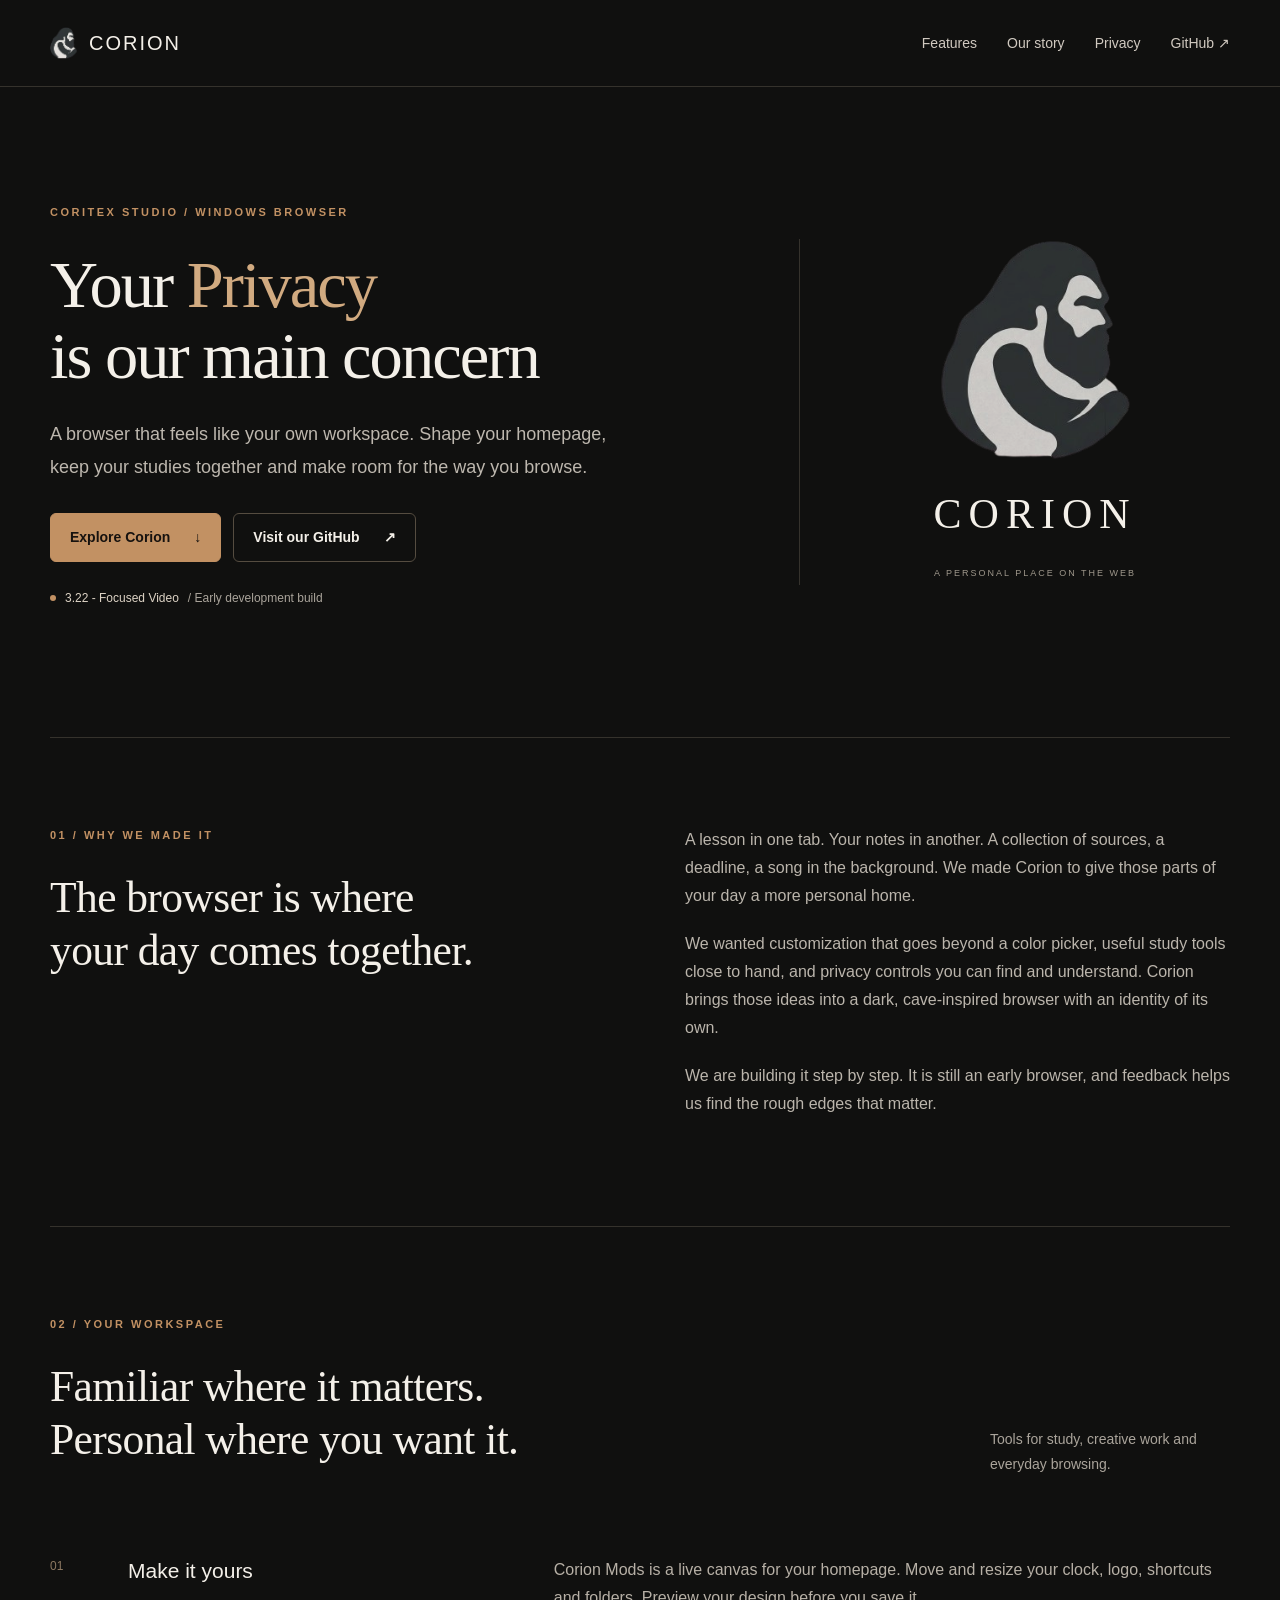
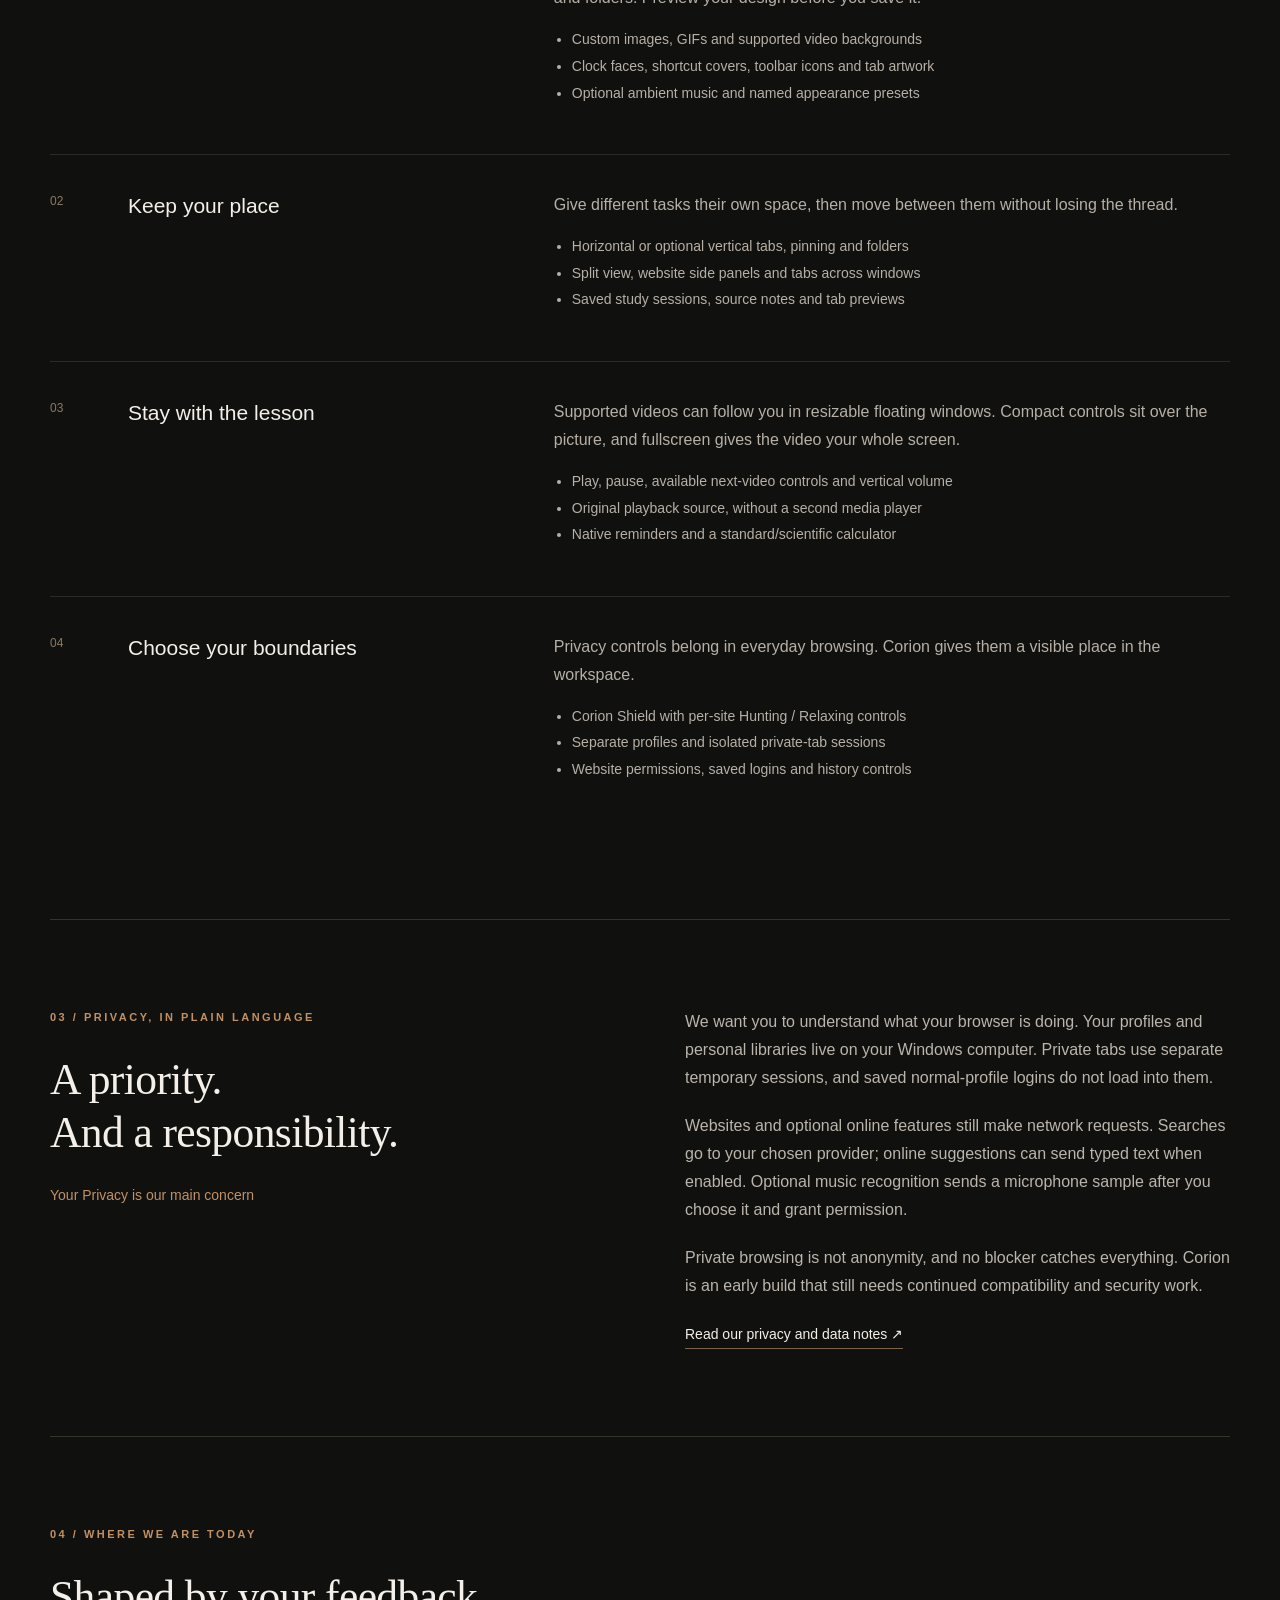
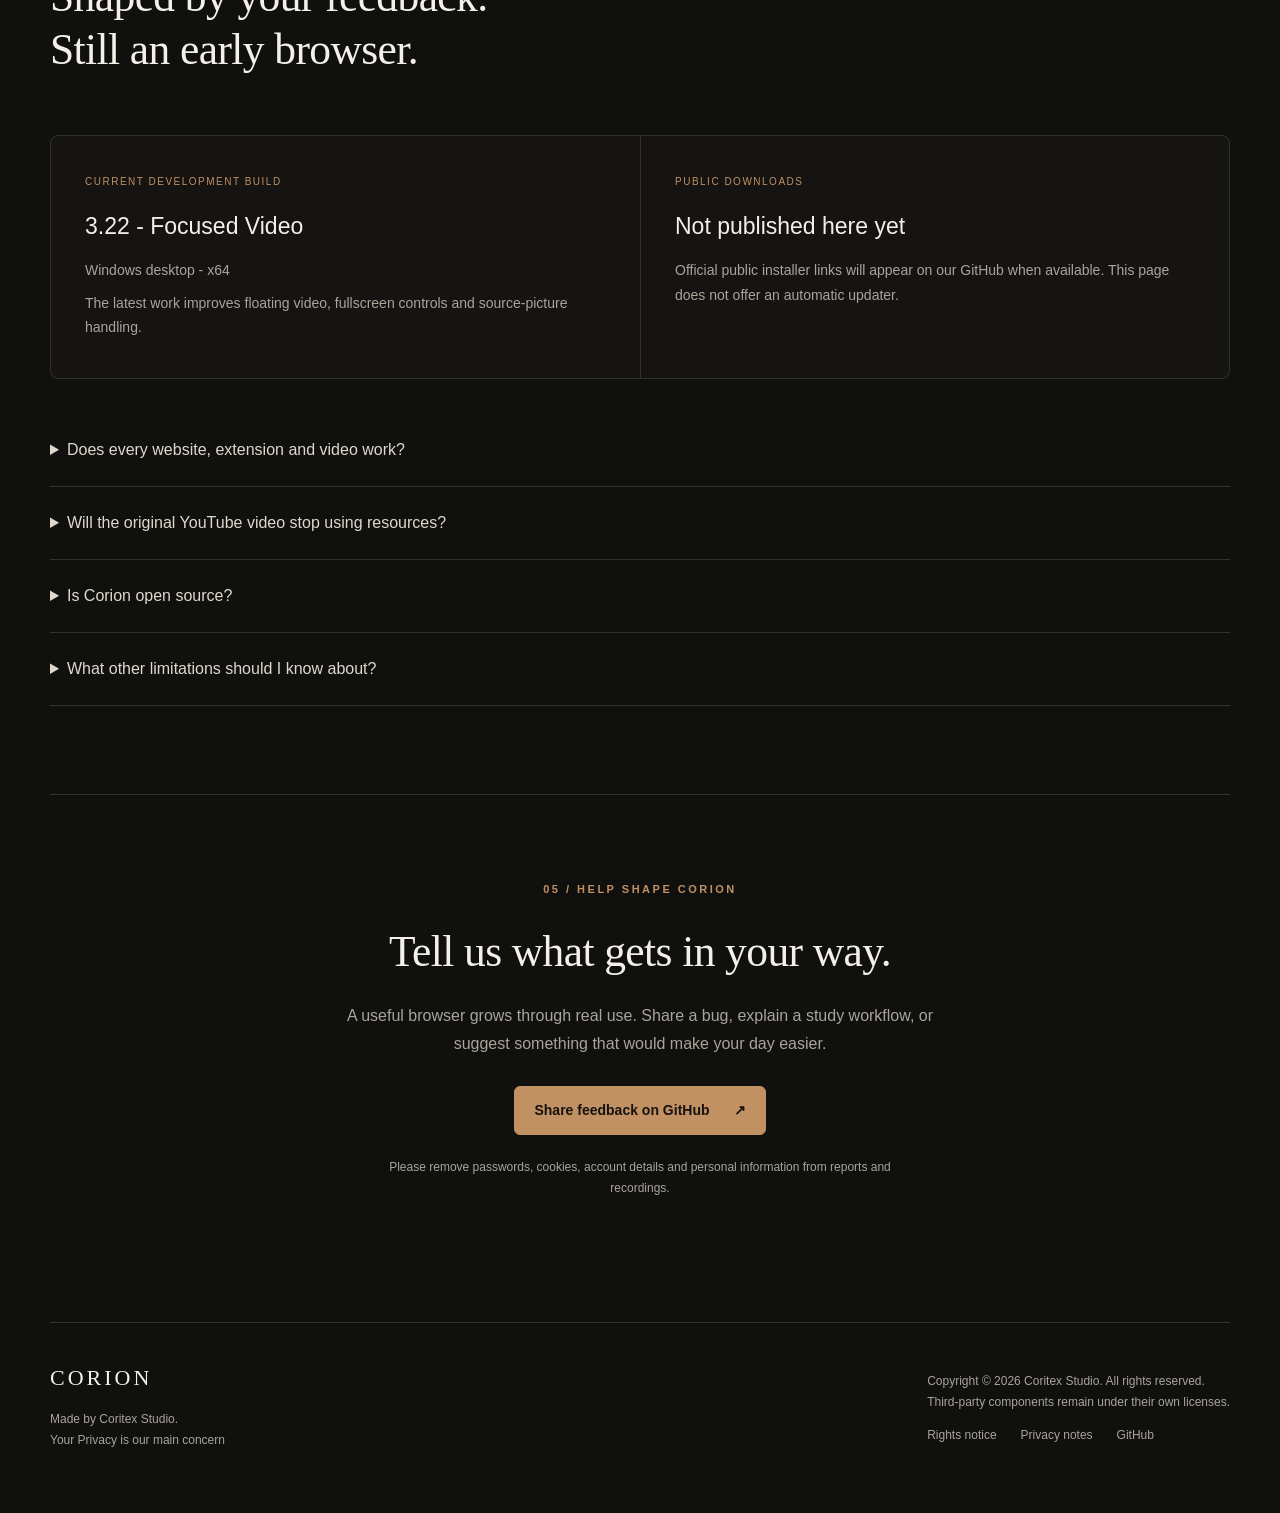
==== index.html @ 89ab6860 "Publish Corion product website and privacy information" ====
<!doctype html>
<html lang="en">
<head>
  <meta charset="utf-8"><meta name="viewport" content="width=device-width,initial-scale=1">
  <meta name="description" content="Corion by Coritex Studio: a personal Windows browser for study, creative work and everyday browsing. Your Privacy is our main concern.">
  <meta http-equiv="Content-Security-Policy" content="default-src 'self'; script-src 'none'; style-src 'self'; img-src 'self'; object-src 'none'; base-uri 'none'; form-action 'none'">
  <meta name="theme-color" content="#10100f"><meta property="og:title" content="Corion - Your Privacy is our main concern"><meta property="og:description" content="A browser that feels like your own workspace. Made by Coritex Studio.">
  <title>Corion Browser - Your Privacy is our main concern</title>
  <link rel="icon" href="assets/corion.ico"><link rel="stylesheet" href="styles.css">
</head>
<body>
<a class="skip" href="#main">Skip to content</a>
<header class="site-header"><div class="container nav">
  <a class="brand" href="#" aria-label="Corion home"><svg class="brand-symbol" viewBox="135 116 226 260" aria-hidden="true"><image href="assets/corion-logo.png" width="500" height="500"/></svg><span>CORION</span></a>
  <nav aria-label="Main navigation"><a href="#features">Features</a><a href="#why">Our story</a><a href="#privacy">Privacy</a><a href="https://github.com/hithaixo-max/Corion-Browser">GitHub <span aria-hidden="true">&#8599;</span></a></nav>
</div></header>
<main id="main">
  <section class="hero container" aria-labelledby="intro-heading">
    <div><p class="eyebrow">CORITEX STUDIO / WINDOWS BROWSER</p>
      <h1 id="intro-heading">Your <span>Privacy</span><br>is our main concern</h1>
      <p class="hero-copy">A browser that feels like your own workspace. Shape your homepage, keep your studies together and make room for the way you browse.</p>
      <div class="actions"><a class="button primary" href="#features">Explore Corion <span aria-hidden="true">&#8595;</span></a><a class="button" href="https://github.com/hithaixo-max/Corion-Browser">Visit our GitHub <span aria-hidden="true">&#8599;</span></a></div>
      <p class="build-note"><span class="build-dot" aria-hidden="true"></span> 3.22 - Focused Video <span class="muted">/ Early development build</span></p>
    </div>
    <div class="hero-mark" aria-hidden="true"><svg viewBox="135 116 226 260"><image href="assets/corion-logo.png" width="500" height="500"/></svg><p>CORION</p><span>A PERSONAL PLACE ON THE WEB</span></div>
  </section>
  <section id="why" class="section container story" aria-labelledby="story-heading">
    <div><p class="eyebrow">01 / WHY WE MADE IT</p><h2 id="story-heading">The browser is where<br>your day comes together.</h2></div>
    <div class="prose"><p>A lesson in one tab. Your notes in another. A collection of sources, a deadline, a song in the background. We made Corion to give those parts of your day a more personal home.</p><p>We wanted customization that goes beyond a color picker, useful study tools close to hand, and privacy controls you can find and understand. Corion brings those ideas into a dark, cave-inspired browser with an identity of its own.</p><p>We are building it step by step. It is still an early browser, and feedback helps us find the rough edges that matter.</p></div>
  </section>
  <section id="features" class="section container" aria-labelledby="features-heading">
    <div class="section-heading"><div><p class="eyebrow">02 / YOUR WORKSPACE</p><h2 id="features-heading">Familiar where it matters.<br>Personal where you want it.</h2></div><p>Tools for study, creative work and everyday browsing.</p></div>
    <div class="feature-row"><span class="feature-number">01</span><h3>Make it yours</h3><div><p>Corion Mods is a live canvas for your homepage. Move and resize your clock, logo, shortcuts and folders. Preview your design before you save it.</p><ul><li>Custom images, GIFs and supported video backgrounds</li><li>Clock faces, shortcut covers, toolbar icons and tab artwork</li><li>Optional ambient music and named appearance presets</li></ul></div></div>
    <div class="feature-row"><span class="feature-number">02</span><h3>Keep your place</h3><div><p>Give different tasks their own space, then move between them without losing the thread.</p><ul><li>Horizontal or optional vertical tabs, pinning and folders</li><li>Split view, website side panels and tabs across windows</li><li>Saved study sessions, source notes and tab previews</li></ul></div></div>
    <div class="feature-row"><span class="feature-number">03</span><h3>Stay with the lesson</h3><div><p>Supported videos can follow you in resizable floating windows. Compact controls sit over the picture, and fullscreen gives the video your whole screen.</p><ul><li>Play, pause, available next-video controls and vertical volume</li><li>Original playback source, without a second media player</li><li>Native reminders and a standard/scientific calculator</li></ul></div></div>
    <div class="feature-row"><span class="feature-number">04</span><h3>Choose your boundaries</h3><div><p>Privacy controls belong in everyday browsing. Corion gives them a visible place in the workspace.</p><ul><li>Corion Shield with per-site Hunting / Relaxing controls</li><li>Separate profiles and isolated private-tab sessions</li><li>Website permissions, saved logins and history controls</li></ul></div></div>
  </section>
  <section id="privacy" class="section container privacy" aria-labelledby="privacy-heading">
    <div><p class="eyebrow">03 / PRIVACY, IN PLAIN LANGUAGE</p><h2 id="privacy-heading">A priority.<br>And a responsibility.</h2><p class="accent-line">Your Privacy is our main concern</p></div>
    <div class="prose"><p>We want you to understand what your browser is doing. Your profiles and personal libraries live on your Windows computer. Private tabs use separate temporary sessions, and saved normal-profile logins do not load into them.</p><p>Websites and optional online features still make network requests. Searches go to your chosen provider; online suggestions can send typed text when enabled. Optional music recognition sends a microphone sample after you choose it and grant permission.</p><p>Private browsing is not anonymity, and no blocker catches everything. Corion is an early build that still needs continued compatibility and security work.</p><a class="text-link" href="https://github.com/hithaixo-max/Corion-Browser/blob/main/PRIVACY.md">Read our privacy and data notes <span aria-hidden="true">&#8599;</span></a></div>
  </section>
  <section id="availability" class="section container" aria-labelledby="availability-heading">
    <div class="section-heading"><div><p class="eyebrow">04 / WHERE WE ARE TODAY</p><h2 id="availability-heading">Shaped by your feedback.<br>Still an early browser.</h2></div></div>
    <div class="status-grid"><div><span class="small-label">CURRENT DEVELOPMENT BUILD</span><h3>3.22 - Focused Video</h3><p>Windows desktop - x64</p><p>The latest work improves floating video, fullscreen controls and source-picture handling.</p></div><div><span class="small-label">PUBLIC DOWNLOADS</span><h3>Not published here yet</h3><p>Official public installer links will appear on our GitHub when available. This page does not offer an automatic updater.</p></div></div>
    <div class="questions">
      <details><summary>Does every website, extension and video work?</summary><p>Compatibility is still improving. Protected content and media codecs can limit playback and pop-outs. Full Spotify web playback is currently unsupported inside Corion's shipped engine; Corion offers an explicit Microsoft Edge fallback. Extensions also have compatibility limits.</p></details>
      <details><summary>Will the original YouTube video stop using resources?</summary><p>The original media still decodes and supplies audio for the floating window. Supported capture can replace its visible picture with a black placeholder. This does not remove decoding cost. Capture that depends on the original visible surface keeps that surface available.</p></details>
      <details><summary>Is Corion open source?</summary><p>Corion's original browser code and branding are proprietary. This public repository contains the product website and documentation. All rights are reserved for original Corion material; third-party components retain their own licenses and notices.</p></details>
      <details><summary>What other limitations should I know about?</summary><p>This is an early build: expect bugs. The Windows taskbar Jump List has an unresolved issue. Reminder alerts run while Corion is open and check missed items when you return. Optional music recognition uses an unofficial community integration.</p></details>
    </div>
  </section>
  <section class="section container invitation" aria-labelledby="feedback-heading"><p class="eyebrow">05 / HELP SHAPE CORION</p><h2 id="feedback-heading">Tell us what gets in your way.</h2><p>A useful browser grows through real use. Share a bug, explain a study workflow, or suggest something that would make your day easier.</p><a class="button primary" href="https://github.com/hithaixo-max/Corion-Browser/issues">Share feedback on GitHub <span aria-hidden="true">&#8599;</span></a><p class="small">Please remove passwords, cookies, account details and personal information from reports and recordings.</p></section>
</main>
<footer class="container"><div><strong>CORION</strong><p>Made by Coritex Studio.<br>Your Privacy is our main concern</p></div><div><p>Copyright &copy; 2026 Coritex Studio. All rights reserved.<br>Third-party components remain under their own licenses.</p><div class="footer-links"><a href="LICENSE.txt">Rights notice</a><a href="https://github.com/hithaixo-max/Corion-Browser/blob/main/PRIVACY.md">Privacy notes</a><a href="https://github.com/hithaixo-max/Corion-Browser">GitHub</a></div></div></footer>
</body></html>
---- styles.css ----
@charset "UTF-8";
:root{color-scheme:dark;--bg:#10100f;--surface:#191816;--ink:#f4f0e9;--muted:#aaa49b;--edge:#35322c;--accent:#c29163;--serif:Georgia,"Times New Roman",serif;--sans:"Segoe UI",Arial,sans-serif}
*{box-sizing:border-box}html{scroll-behavior:smooth;scroll-padding-top:100px}body{margin:0;background:var(--bg);color:var(--ink);font-family:var(--sans);font-size:16px;line-height:1.75}a{color:inherit;text-decoration:none}a:focus-visible,summary:focus-visible{outline:2px solid var(--accent);outline-offset:5px}a:hover{color:var(--accent)}.container{width:min(1180px,calc(100% - 80px));margin-inline:auto}.site-header{border-bottom:1px solid var(--edge);background:var(--bg)}.nav{min-height:86px;display:flex;align-items:center;justify-content:space-between;gap:24px}.brand{display:flex;align-items:center;gap:12px;font-size:20px;letter-spacing:2px}.brand-symbol{width:27px;height:34px}nav{display:flex;gap:30px;font-size:14px;color:#d0c9c0}.skip{position:absolute;top:-100px;left:16px;background:var(--ink);color:#101010;padding:10px 16px;z-index:10}.skip:focus{top:12px}.hero{display:grid;grid-template-columns:1.6fr 1fr;align-items:center;gap:60px;min-height:650px;padding-block:82px}.eyebrow{font-size:11px;letter-spacing:2.5px;color:var(--accent);font-weight:600;margin:0 0 26px}h1,h2,h3,p{margin-top:0}h1{font-family:var(--serif);font-size:clamp(42px,5.2vw,72px);font-weight:400;line-height:1.08;letter-spacing:-2px;margin-bottom:26px}h1 span{color:#d1aa80}.hero-copy{max-width:590px;color:#bdb7ae;font-size:18px;line-height:1.8}.actions{display:flex;gap:12px;flex-wrap:wrap;margin:30px 0 26px}.button{display:inline-flex;justify-content:center;align-items:center;gap:24px;border:1px solid #554c40;padding:11px 19px;border-radius:6px;font-size:14px;font-weight:600;background:transparent}.button:hover{border-color:var(--accent);color:var(--ink);background:#2b251f}.button.primary{background:#c29163;color:#16120f;border-color:#c29163}.button.primary:hover{background:#dab08a}.build-note{display:flex;align-items:center;gap:9px;flex-wrap:wrap;font-size:12px;color:#ddd3c5}.build-dot{width:6px;height:6px;border-radius:50%;background:var(--accent)}.muted{color:var(--muted)}.hero-mark{text-align:center;border-left:1px solid var(--edge);padding-left:40px}.hero-mark svg{width:190px;height:222px;opacity:.88}.hero-mark p{font-family:var(--serif);letter-spacing:7px;font-size:42px;margin:8px 0 5px}.hero-mark span{font-size:9px;letter-spacing:2px;color:#9e978b}.section{padding-block:88px;border-top:1px solid var(--edge)}h2{font-family:var(--serif);font-size:clamp(30px,3.4vw,44px);font-weight:400;line-height:1.22;letter-spacing:-.6px;margin-bottom:24px}.story,.privacy{display:grid;grid-template-columns:1fr 1fr;gap:90px}.prose p{color:#bbb5ac;margin-bottom:20px}.section-heading{display:flex;align-items:flex-end;justify-content:space-between;gap:50px;margin-bottom:30px}.section-heading>p{max-width:240px;color:var(--muted);font-size:14px}.feature-row{display:grid;grid-template-columns:50px 1fr 1.7fr;gap:28px;padding:36px 0;border-bottom:1px solid #2d2a25}.feature-row:last-child{border-bottom:0}.feature-number{color:#8d7962;font-size:12px}.feature-row h3{font-size:21px;font-weight:500;line-height:1.4}.feature-row p,.feature-row ul{color:#b7b0a6;margin-bottom:12px}.feature-row ul{padding-left:18px;font-size:14px;line-height:1.9}.accent-line{color:var(--accent);font-size:14px}.text-link{font-size:14px;border-bottom:1px solid #7c6146;padding-bottom:6px}.status-grid{display:grid;grid-template-columns:1fr 1fr;border:1px solid var(--edge);background:#151412;border-radius:8px;margin-block:35px}.status-grid>div{padding:30px 34px}.status-grid>div+div{border-left:1px solid var(--edge)}.small-label{font-size:10px;letter-spacing:1.5px;color:var(--accent)}.status-grid h3{font-size:23px;font-weight:400;margin:12px 0}.status-grid p{font-size:14px;color:var(--muted);margin-bottom:8px}.questions{margin-top:35px}details{padding:22px 0;border-bottom:1px solid var(--edge)}summary{cursor:pointer;font-size:16px;color:#e0d8cd}details p{color:var(--muted);max-width:920px;padding-top:18px;font-size:14px;margin-bottom:0}.invitation{text-align:center;padding-block:85px 95px}.invitation>p:not(.eyebrow){max-width:620px;margin:0 auto 28px;color:var(--muted)}.invitation .small{font-size:12px;margin-top:22px!important;max-width:540px!important}footer{border-top:1px solid var(--edge);display:flex;justify-content:space-between;gap:50px;padding-block:36px 50px;font-size:12px;color:var(--muted)}footer strong{font-family:var(--serif);letter-spacing:3px;font-size:22px;font-weight:400;color:var(--ink)}footer p{margin:12px 0}.footer-links{display:flex;gap:24px}
@media(max-width:850px){.container{width:calc(100% - 48px)}.hero{gap:25px;min-height:570px}.hero-mark{padding-left:25px}.hero-mark svg{width:130px;height:160px}.hero-mark p{font-size:28px;letter-spacing:4px}.hero-mark span{font-size:8px;letter-spacing:.5px}h1{font-size:48px;letter-spacing:-1px}.story,.privacy{gap:40px}.feature-row{grid-template-columns:30px 1fr 1.5fr;gap:18px}.section{padding-block:60px}.status-grid>div{padding:24px}nav{gap:18px}}
@media(max-width:600px){.container{width:calc(100% - 36px)}.nav{flex-wrap:wrap;padding-block:16px;gap:16px}.brand{font-size:18px}.nav nav{width:100%;justify-content:space-between;gap:12px;font-size:12px}.hero{grid-template-columns:1fr;min-height:0;padding-block:55px;gap:42px}h1{font-size:46px}.hero-copy{font-size:16px}.hero-mark{border-left:0;border-top:1px solid var(--edge);padding:30px 0 0}.hero-mark svg{width:95px;height:110px}.hero-mark p{font-size:27px}.hero-mark span{font-size:9px;letter-spacing:1px}.story,.privacy{grid-template-columns:1fr;gap:12px}.section-heading{display:block;margin-bottom:12px}.section-heading>p{max-width:none}.feature-row{grid-template-columns:25px 1fr;gap:10px 14px}.feature-row>div{grid-column:2}.feature-row h3{margin-bottom:0}.status-grid{grid-template-columns:1fr}.status-grid>div+div{border-left:0;border-top:1px solid var(--edge)}footer{flex-direction:column;gap:10px}.button{padding:10px 15px;gap:16px}.eyebrow{letter-spacing:1.7px}.section{padding-block:48px}}
@media(prefers-reduced-motion:reduce){html{scroll-behavior:auto}}
@media(forced-colors:active){.button,.status-grid{border:1px solid CanvasText}.button.primary{background:ButtonFace;color:ButtonText}.build-dot{background:CanvasText}}
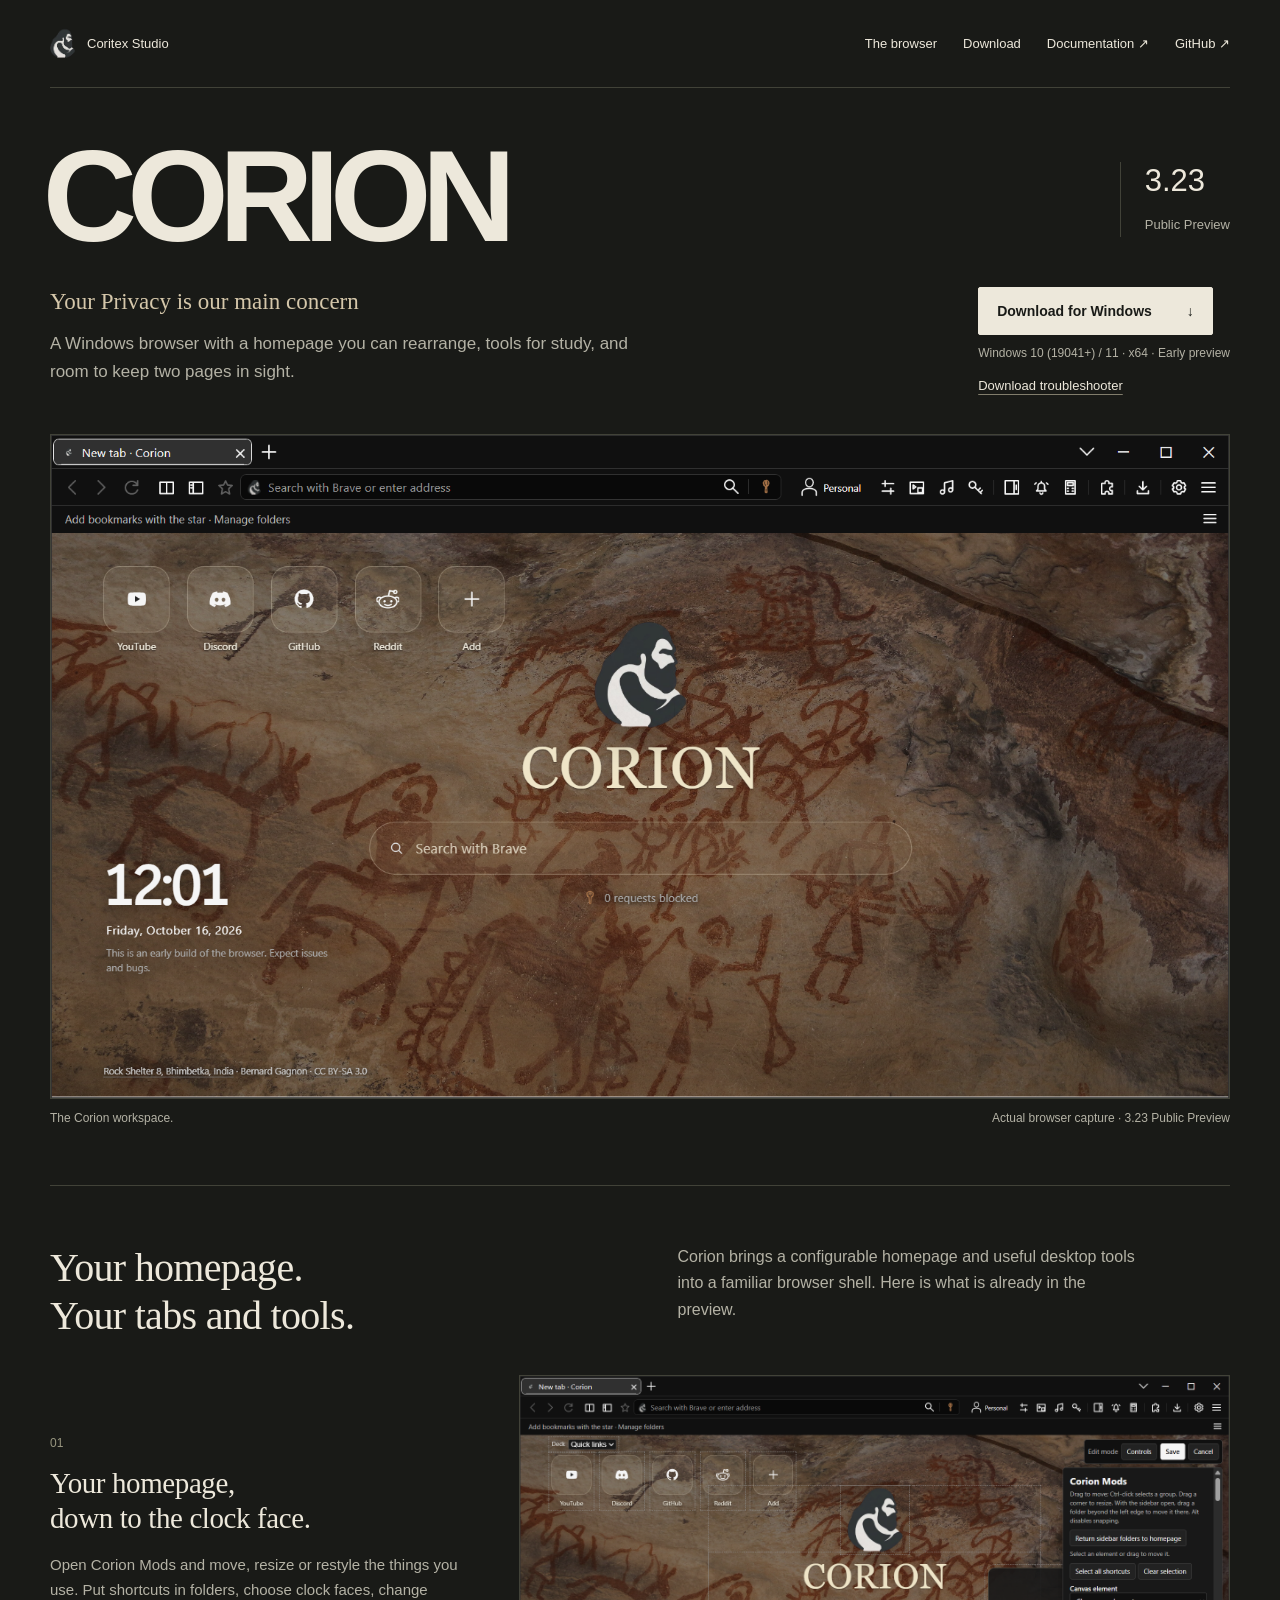
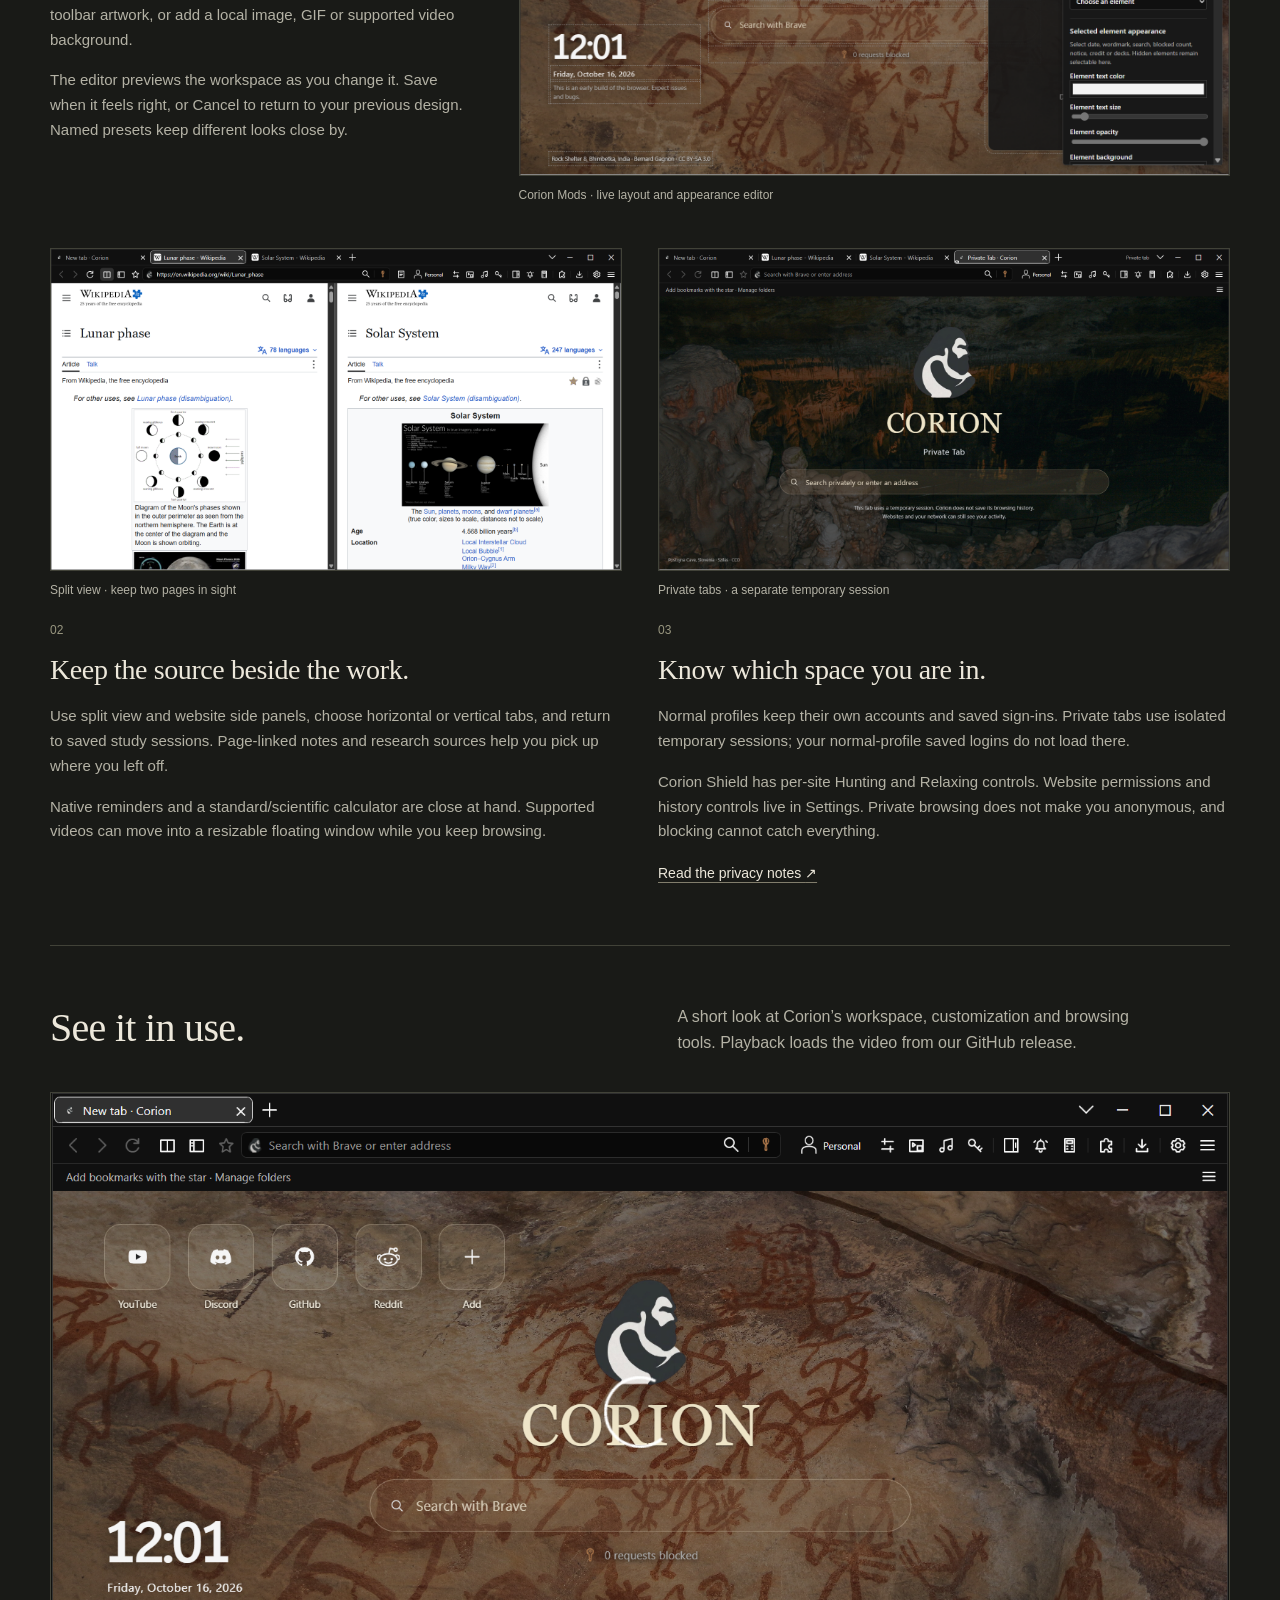
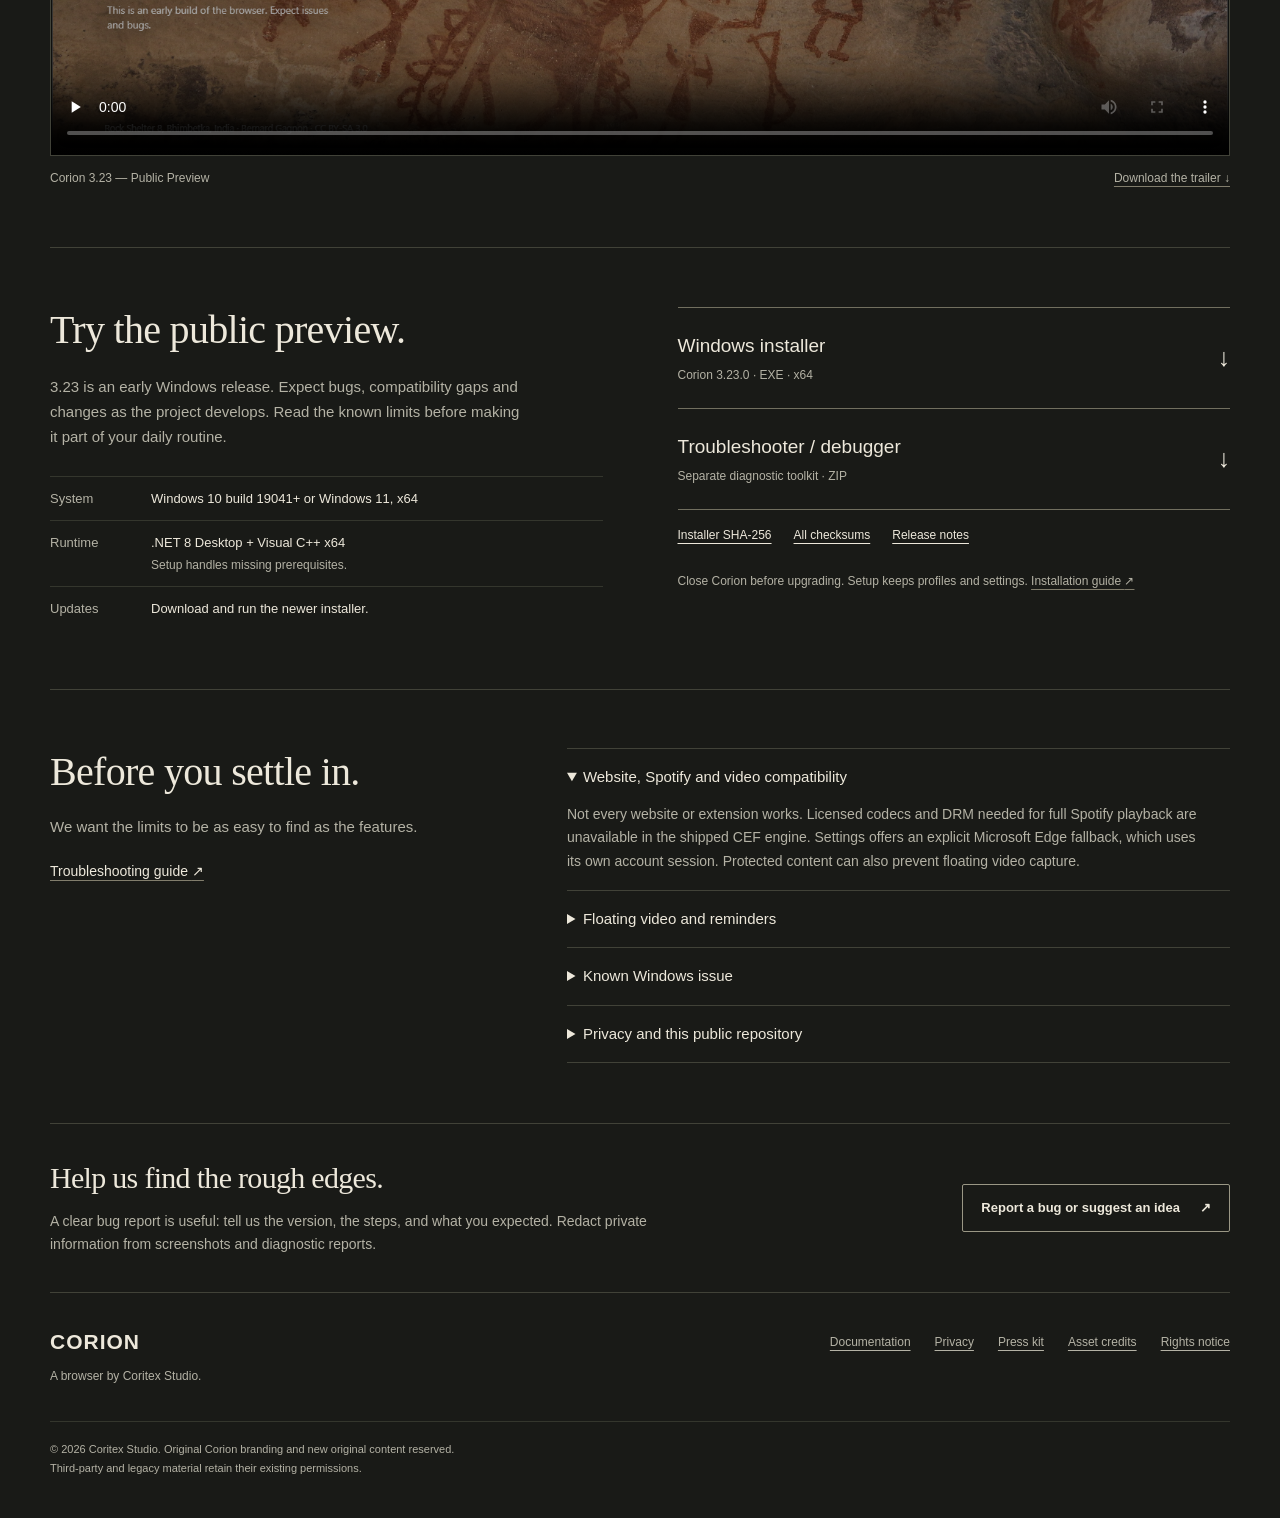
==== commit a50fad33: "Introduce Corion 3.23 public preview with real product footage and downloads" ====
--- a/index.html
+++ b/index.html
@@ -1,55 +1,61 @@
 <!doctype html>
 <html lang="en">
 <head>
-  <meta charset="utf-8"><meta name="viewport" content="width=device-width,initial-scale=1">
-  <meta name="description" content="Corion by Coritex Studio: a personal Windows browser for study, creative work and everyday browsing. Your Privacy is our main concern.">
-  <meta http-equiv="Content-Security-Policy" content="default-src 'self'; script-src 'none'; style-src 'self'; img-src 'self'; object-src 'none'; base-uri 'none'; form-action 'none'">
-  <meta name="theme-color" content="#10100f"><meta property="og:title" content="Corion - Your Privacy is our main concern"><meta property="og:description" content="A browser that feels like your own workspace. Made by Coritex Studio.">
-  <title>Corion Browser - Your Privacy is our main concern</title>
-  <link rel="icon" href="assets/corion.ico"><link rel="stylesheet" href="styles.css">
+  <meta charset="utf-8">
+  <meta name="viewport" content="width=device-width,initial-scale=1">
+  <meta name="description" content="Corion 3.23 Public Preview. A personal Windows browser by Coritex Studio, with a live homepage editor, split view, study tools and isolated private tabs.">
+  <meta http-equiv="Content-Security-Policy" content="default-src 'self'; script-src 'none'; style-src 'self'; img-src 'self'; media-src 'self' https://github.com https://release-assets.githubusercontent.com; object-src 'none'; base-uri 'none'; form-action 'none'">
+  <meta name="theme-color" content="#191a17">
+  <meta property="og:type" content="website">
+  <meta property="og:title" content="Corion — 3.23 Public Preview">
+  <meta property="og:description" content="A personal browser for Windows. Make your homepage your own, keep your research together, and choose how you browse.">
+  <meta property="og:image" content="https://hithaixo-max.github.io/Corion-Browser/assets/corion-banner.png">
+  <meta property="og:url" content="https://hithaixo-max.github.io/Corion-Browser/">
+  <title>Corion — 3.23 Public Preview for Windows</title>
+  <link rel="icon" href="assets/corion.ico">
+  <link rel="stylesheet" href="styles.css">
 </head>
 <body>
 <a class="skip" href="#main">Skip to content</a>
-<header class="site-header"><div class="container nav">
-  <a class="brand" href="#" aria-label="Corion home"><svg class="brand-symbol" viewBox="135 116 226 260" aria-hidden="true"><image href="assets/corion-logo.png" width="500" height="500"/></svg><span>CORION</span></a>
-  <nav aria-label="Main navigation"><a href="#features">Features</a><a href="#why">Our story</a><a href="#privacy">Privacy</a><a href="https://github.com/hithaixo-max/Corion-Browser">GitHub <span aria-hidden="true">&#8599;</span></a></nav>
-</div></header>
+<header class="site-header wrap">
+  <a class="brand" href="#" aria-label="Corion home"><svg viewBox="135 116 226 260" aria-hidden="true"><image href="assets/corion-logo.png" width="500" height="500"/></svg><span>Coritex Studio</span></a>
+  <nav aria-label="Main navigation"><a href="#browser">The browser</a><a href="#download">Download</a><a href="https://github.com/hithaixo-max/Corion-Browser#readme">Documentation <span aria-hidden="true">↗</span></a><a href="https://github.com/hithaixo-max/Corion-Browser">GitHub <span aria-hidden="true">↗</span></a></nav>
+</header>
 <main id="main">
-  <section class="hero container" aria-labelledby="intro-heading">
-    <div><p class="eyebrow">CORITEX STUDIO / WINDOWS BROWSER</p>
-      <h1 id="intro-heading">Your <span>Privacy</span><br>is our main concern</h1>
-      <p class="hero-copy">A browser that feels like your own workspace. Shape your homepage, keep your studies together and make room for the way you browse.</p>
-      <div class="actions"><a class="button primary" href="#features">Explore Corion <span aria-hidden="true">&#8595;</span></a><a class="button" href="https://github.com/hithaixo-max/Corion-Browser">Visit our GitHub <span aria-hidden="true">&#8599;</span></a></div>
-      <p class="build-note"><span class="build-dot" aria-hidden="true"></span> 3.22 - Focused Video <span class="muted">/ Early development build</span></p>
+  <section class="intro wrap" aria-labelledby="corion-title">
+    <div class="title-line"><h1 id="corion-title">CORION</h1><p class="release-stamp">3.23<br><span>Public Preview</span></p></div>
+    <div class="intro-grid">
+      <div><p class="slogan">Your Privacy is our main concern</p><p class="intro-copy">A Windows browser with a homepage you can rearrange, tools for study, and room to keep two pages in sight.</p></div>
+      <div class="intro-download"><a class="button primary" href="https://github.com/hithaixo-max/Corion-Browser/releases/download/v3.23.0/Corion-3.23.0-win-x64-setup.exe">Download for Windows <span aria-hidden="true">↓</span></a><p>Windows 10 (19041+) / 11 · x64 · Early preview</p><a class="underlink" href="https://github.com/hithaixo-max/Corion-Browser/releases/download/v3.23.0/Corion-3.23.0-troubleshooter.zip">Download troubleshooter</a></div>
     </div>
-    <div class="hero-mark" aria-hidden="true"><svg viewBox="135 116 226 260"><image href="assets/corion-logo.png" width="500" height="500"/></svg><p>CORION</p><span>A PERSONAL PLACE ON THE WEB</span></div>
+    <figure class="main-shot"><img src="assets/homepage.png" width="1600" height="1000" alt="Corion's cave-inspired homepage inside the Windows browser, with tabs, search and homepage shortcuts" fetchpriority="high"><figcaption><span>The Corion workspace.</span><span>Actual browser capture · 3.23 Public Preview</span></figcaption></figure>
   </section>
-  <section id="why" class="section container story" aria-labelledby="story-heading">
-    <div><p class="eyebrow">01 / WHY WE MADE IT</p><h2 id="story-heading">The browser is where<br>your day comes together.</h2></div>
-    <div class="prose"><p>A lesson in one tab. Your notes in another. A collection of sources, a deadline, a song in the background. We made Corion to give those parts of your day a more personal home.</p><p>We wanted customization that goes beyond a color picker, useful study tools close to hand, and privacy controls you can find and understand. Corion brings those ideas into a dark, cave-inspired browser with an identity of its own.</p><p>We are building it step by step. It is still an early browser, and feedback helps us find the rough edges that matter.</p></div>
-  </section>
-  <section id="features" class="section container" aria-labelledby="features-heading">
-    <div class="section-heading"><div><p class="eyebrow">02 / YOUR WORKSPACE</p><h2 id="features-heading">Familiar where it matters.<br>Personal where you want it.</h2></div><p>Tools for study, creative work and everyday browsing.</p></div>
-    <div class="feature-row"><span class="feature-number">01</span><h3>Make it yours</h3><div><p>Corion Mods is a live canvas for your homepage. Move and resize your clock, logo, shortcuts and folders. Preview your design before you save it.</p><ul><li>Custom images, GIFs and supported video backgrounds</li><li>Clock faces, shortcut covers, toolbar icons and tab artwork</li><li>Optional ambient music and named appearance presets</li></ul></div></div>
-    <div class="feature-row"><span class="feature-number">02</span><h3>Keep your place</h3><div><p>Give different tasks their own space, then move between them without losing the thread.</p><ul><li>Horizontal or optional vertical tabs, pinning and folders</li><li>Split view, website side panels and tabs across windows</li><li>Saved study sessions, source notes and tab previews</li></ul></div></div>
-    <div class="feature-row"><span class="feature-number">03</span><h3>Stay with the lesson</h3><div><p>Supported videos can follow you in resizable floating windows. Compact controls sit over the picture, and fullscreen gives the video your whole screen.</p><ul><li>Play, pause, available next-video controls and vertical volume</li><li>Original playback source, without a second media player</li><li>Native reminders and a standard/scientific calculator</li></ul></div></div>
-    <div class="feature-row"><span class="feature-number">04</span><h3>Choose your boundaries</h3><div><p>Privacy controls belong in everyday browsing. Corion gives them a visible place in the workspace.</p><ul><li>Corion Shield with per-site Hunting / Relaxing controls</li><li>Separate profiles and isolated private-tab sessions</li><li>Website permissions, saved logins and history controls</li></ul></div></div>
-  </section>
-  <section id="privacy" class="section container privacy" aria-labelledby="privacy-heading">
-    <div><p class="eyebrow">03 / PRIVACY, IN PLAIN LANGUAGE</p><h2 id="privacy-heading">A priority.<br>And a responsibility.</h2><p class="accent-line">Your Privacy is our main concern</p></div>
-    <div class="prose"><p>We want you to understand what your browser is doing. Your profiles and personal libraries live on your Windows computer. Private tabs use separate temporary sessions, and saved normal-profile logins do not load into them.</p><p>Websites and optional online features still make network requests. Searches go to your chosen provider; online suggestions can send typed text when enabled. Optional music recognition sends a microphone sample after you choose it and grant permission.</p><p>Private browsing is not anonymity, and no blocker catches everything. Corion is an early build that still needs continued compatibility and security work.</p><a class="text-link" href="https://github.com/hithaixo-max/Corion-Browser/blob/main/PRIVACY.md">Read our privacy and data notes <span aria-hidden="true">&#8599;</span></a></div>
-  </section>
-  <section id="availability" class="section container" aria-labelledby="availability-heading">
-    <div class="section-heading"><div><p class="eyebrow">04 / WHERE WE ARE TODAY</p><h2 id="availability-heading">Shaped by your feedback.<br>Still an early browser.</h2></div></div>
-    <div class="status-grid"><div><span class="small-label">CURRENT DEVELOPMENT BUILD</span><h3>3.22 - Focused Video</h3><p>Windows desktop - x64</p><p>The latest work improves floating video, fullscreen controls and source-picture handling.</p></div><div><span class="small-label">PUBLIC DOWNLOADS</span><h3>Not published here yet</h3><p>Official public installer links will appear on our GitHub when available. This page does not offer an automatic updater.</p></div></div>
-    <div class="questions">
-      <details><summary>Does every website, extension and video work?</summary><p>Compatibility is still improving. Protected content and media codecs can limit playback and pop-outs. Full Spotify web playback is currently unsupported inside Corion's shipped engine; Corion offers an explicit Microsoft Edge fallback. Extensions also have compatibility limits.</p></details>
-      <details><summary>Will the original YouTube video stop using resources?</summary><p>The original media still decodes and supplies audio for the floating window. Supported capture can replace its visible picture with a black placeholder. This does not remove decoding cost. Capture that depends on the original visible surface keeps that surface available.</p></details>
-      <details><summary>Is Corion open source?</summary><p>Corion's original browser code and branding are proprietary. This public repository contains the product website and documentation. All rights are reserved for original Corion material; third-party components retain their own licenses and notices.</p></details>
-      <details><summary>What other limitations should I know about?</summary><p>This is an early build: expect bugs. The Windows taskbar Jump List has an unresolved issue. Reminder alerts run while Corion is open and check missed items when you return. Optional music recognition uses an unofficial community integration.</p></details>
+  <section id="browser" class="section wrap" aria-labelledby="browser-heading">
+    <div class="section-intro"><h2 id="browser-heading">Your homepage.<br>Your tabs and tools.</h2><p>Corion brings a configurable homepage and useful desktop tools into a familiar browser shell. Here is what is already in the preview.</p></div>
+    <article class="feature feature-wide">
+      <div class="feature-copy"><span class="index" aria-hidden="true">01</span><h3>Your homepage,<br>down to the clock face.</h3><p>Open Corion Mods and move, resize or restyle the things you use. Put shortcuts in folders, choose clock faces, change toolbar artwork, or add a local image, GIF or supported video background.</p><p>The editor previews the workspace as you change it. Save when it feels right, or Cancel to return to your previous design. Named presets keep different looks close by.</p></div>
+      <figure><img src="assets/mods-editor.png" width="1600" height="1000" loading="lazy" alt="The live Corion Mods editor with homepage appearance and layout controls"><figcaption>Corion Mods · live layout and appearance editor</figcaption></figure>
+    </article>
+    <div class="feature-pair">
+      <article class="feature"><figure><img src="assets/split-view.png" width="1600" height="1000" loading="lazy" alt="Two pages open alongside one another in Corion split view"><figcaption>Split view · keep two pages in sight</figcaption></figure><div class="feature-copy"><span class="index" aria-hidden="true">02</span><h3>Keep the source beside the work.</h3><p>Use split view and website side panels, choose horizontal or vertical tabs, and return to saved study sessions. Page-linked notes and research sources help you pick up where you left off.</p><p>Native reminders and a standard/scientific calculator are close at hand. Supported videos can move into a resizable floating window while you keep browsing.</p></div></article>
+      <article class="feature"><figure><img src="assets/private-tab.png" width="1600" height="1000" loading="lazy" alt="Corion's distinct private-tab homepage and private browsing notice"><figcaption>Private tabs · a separate temporary session</figcaption></figure><div class="feature-copy"><span class="index" aria-hidden="true">03</span><h3>Know which space you are in.</h3><p>Normal profiles keep their own accounts and saved sign-ins. Private tabs use isolated temporary sessions; your normal-profile saved logins do not load there.</p><p>Corion Shield has per-site Hunting and Relaxing controls. Website permissions and history controls live in Settings. Private browsing does not make you anonymous, and blocking cannot catch everything.</p><a class="underlink" href="https://github.com/hithaixo-max/Corion-Browser/blob/main/PRIVACY.md">Read the privacy notes <span aria-hidden="true">↗</span></a></div></article>
     </div>
   </section>
-  <section class="section container invitation" aria-labelledby="feedback-heading"><p class="eyebrow">05 / HELP SHAPE CORION</p><h2 id="feedback-heading">Tell us what gets in your way.</h2><p>A useful browser grows through real use. Share a bug, explain a study workflow, or suggest something that would make your day easier.</p><a class="button primary" href="https://github.com/hithaixo-max/Corion-Browser/issues">Share feedback on GitHub <span aria-hidden="true">&#8599;</span></a><p class="small">Please remove passwords, cookies, account details and personal information from reports and recordings.</p></section>
+  <section class="section film-section wrap" aria-labelledby="film-heading">
+    <div class="section-intro"><h2 id="film-heading">See it in use.</h2><p>A short look at Corion’s workspace, customization and browsing tools. Playback loads the video from our GitHub release.</p></div>
+    <video controls preload="none" poster="assets/homepage.png" aria-label="Corion 3.23 product trailer"><source src="https://github.com/hithaixo-max/Corion-Browser/releases/download/v3.23.0/Corion-3.23-trailer.mp4" type="video/mp4">Your browser cannot play this video. Use the trailer download link below.</video>
+    <p class="film-caption"><span>Corion 3.23 — Public Preview</span><a class="underlink" href="https://github.com/hithaixo-max/Corion-Browser/releases/download/v3.23.0/Corion-3.23-trailer.mp4">Download the trailer <span aria-hidden="true">↓</span></a></p>
+  </section>
+  <section id="download" class="section wrap download-section" aria-labelledby="download-heading">
+    <div><h2 id="download-heading">Try the public preview.</h2><p>3.23 is an early Windows release. Expect bugs, compatibility gaps and changes as the project develops. Read the known limits before making it part of your daily routine.</p><dl class="requirements"><div><dt>System</dt><dd>Windows 10 build 19041+ or Windows 11, x64</dd></div><div><dt>Runtime</dt><dd>.NET 8 Desktop + Visual C++ x64<br><span>Setup handles missing prerequisites.</span></dd></div><div><dt>Updates</dt><dd>Download and run the newer installer.</dd></div></dl></div>
+    <div class="download-list"><a class="download-item" href="https://github.com/hithaixo-max/Corion-Browser/releases/download/v3.23.0/Corion-3.23.0-win-x64-setup.exe"><span><strong>Windows installer</strong><small>Corion 3.23.0 · EXE · x64</small></span><span aria-hidden="true">↓</span></a><a class="download-item" href="https://github.com/hithaixo-max/Corion-Browser/releases/download/v3.23.0/Corion-3.23.0-troubleshooter.zip"><span><strong>Troubleshooter / debugger</strong><small>Separate diagnostic toolkit · ZIP</small></span><span aria-hidden="true">↓</span></a><div class="download-notes"><a href="https://github.com/hithaixo-max/Corion-Browser/releases/download/v3.23.0/Corion-3.23.0-win-x64-setup.exe.sha256">Installer SHA-256</a><a href="https://github.com/hithaixo-max/Corion-Browser/releases/download/v3.23.0/SHA256SUMS.txt">All checksums</a><a href="https://github.com/hithaixo-max/Corion-Browser/releases/tag/v3.23.0">Release notes</a></div><p class="small">Close Corion before upgrading. Setup keeps profiles and settings. <a class="underlink" href="https://github.com/hithaixo-max/Corion-Browser/blob/main/INSTALLATION.md">Installation guide <span aria-hidden="true">↗</span></a></p></div>
+  </section>
+  <section class="section wrap support-section" aria-labelledby="limits-heading">
+    <div><h2 id="limits-heading">Before you settle in.</h2><p>We want the limits to be as easy to find as the features.</p><a class="underlink" href="https://github.com/hithaixo-max/Corion-Browser/blob/main/TROUBLESHOOTING.md">Troubleshooting guide <span aria-hidden="true">↗</span></a></div>
+    <div class="questions"><details open><summary>Website, Spotify and video compatibility</summary><p>Not every website or extension works. Licensed codecs and DRM needed for full Spotify playback are unavailable in the shipped CEF engine. Settings offers an explicit Microsoft Edge fallback, which uses its own account session. Protected content can also prevent floating video capture.</p></details><details><summary>Floating video and reminders</summary><p>Floating video uses the original playback source. That media still decodes and supplies audio; hiding its source picture does not remove that cost. Some capture paths keep the source visible. Reminder alerts run while Corion is open, and missed items are checked when you return.</p></details><details><summary>Known Windows issue</summary><p>The taskbar Jump List has a known unresolved bug. Use Corion’s own tabs, menus and shortcuts if Windows does not show the expected taskbar items.</p></details><details><summary>Privacy and this public repository</summary><p>The browser source repository is private. This public repository holds the product site, documentation, releases and feedback. The site has no analytics script or external fonts. GitHub hosts it; playing the trailer contacts GitHub’s release service. See the privacy notes for browser data and optional online features.</p></details></div>
+  </section>
+  <section class="feedback wrap" aria-labelledby="feedback-heading"><div><h2 id="feedback-heading">Help us find the rough edges.</h2><p>A clear bug report is useful: tell us the version, the steps, and what you expected. Redact private information from screenshots and diagnostic reports.</p></div><a class="button" href="https://github.com/hithaixo-max/Corion-Browser/issues">Report a bug or suggest an idea <span aria-hidden="true">↗</span></a></section>
 </main>
-<footer class="container"><div><strong>CORION</strong><p>Made by Coritex Studio.<br>Your Privacy is our main concern</p></div><div><p>Copyright &copy; 2026 Coritex Studio. All rights reserved.<br>Third-party components remain under their own licenses.</p><div class="footer-links"><a href="LICENSE.txt">Rights notice</a><a href="https://github.com/hithaixo-max/Corion-Browser/blob/main/PRIVACY.md">Privacy notes</a><a href="https://github.com/hithaixo-max/Corion-Browser">GitHub</a></div></div></footer>
-</body></html>
+<footer class="wrap"><div><strong>CORION</strong><p>A browser by Coritex Studio.</p></div><div class="footer-links"><a href="https://github.com/hithaixo-max/Corion-Browser#readme">Documentation</a><a href="https://github.com/hithaixo-max/Corion-Browser/blob/main/PRIVACY.md">Privacy</a><a href="https://github.com/hithaixo-max/Corion-Browser/blob/main/PRESS_KIT.md">Press kit</a><a href="ASSET_CREDITS.md">Asset credits</a><a href="LICENSE.txt">Rights notice</a></div><p class="copyright">© 2026 Coritex Studio. Original Corion branding and new original content reserved.<br>Third-party and legacy material retain their existing permissions.</p></footer>
+</body>
+</html>
--- a/styles.css
+++ b/styles.css
@@ -1,7 +1,8 @@
 @charset "UTF-8";
-:root{color-scheme:dark;--bg:#10100f;--surface:#191816;--ink:#f4f0e9;--muted:#aaa49b;--edge:#35322c;--accent:#c29163;--serif:Georgia,"Times New Roman",serif;--sans:"Segoe UI",Arial,sans-serif}
-*{box-sizing:border-box}html{scroll-behavior:smooth;scroll-padding-top:100px}body{margin:0;background:var(--bg);color:var(--ink);font-family:var(--sans);font-size:16px;line-height:1.75}a{color:inherit;text-decoration:none}a:focus-visible,summary:focus-visible{outline:2px solid var(--accent);outline-offset:5px}a:hover{color:var(--accent)}.container{width:min(1180px,calc(100% - 80px));margin-inline:auto}.site-header{border-bottom:1px solid var(--edge);background:var(--bg)}.nav{min-height:86px;display:flex;align-items:center;justify-content:space-between;gap:24px}.brand{display:flex;align-items:center;gap:12px;font-size:20px;letter-spacing:2px}.brand-symbol{width:27px;height:34px}nav{display:flex;gap:30px;font-size:14px;color:#d0c9c0}.skip{position:absolute;top:-100px;left:16px;background:var(--ink);color:#101010;padding:10px 16px;z-index:10}.skip:focus{top:12px}.hero{display:grid;grid-template-columns:1.6fr 1fr;align-items:center;gap:60px;min-height:650px;padding-block:82px}.eyebrow{font-size:11px;letter-spacing:2.5px;color:var(--accent);font-weight:600;margin:0 0 26px}h1,h2,h3,p{margin-top:0}h1{font-family:var(--serif);font-size:clamp(42px,5.2vw,72px);font-weight:400;line-height:1.08;letter-spacing:-2px;margin-bottom:26px}h1 span{color:#d1aa80}.hero-copy{max-width:590px;color:#bdb7ae;font-size:18px;line-height:1.8}.actions{display:flex;gap:12px;flex-wrap:wrap;margin:30px 0 26px}.button{display:inline-flex;justify-content:center;align-items:center;gap:24px;border:1px solid #554c40;padding:11px 19px;border-radius:6px;font-size:14px;font-weight:600;background:transparent}.button:hover{border-color:var(--accent);color:var(--ink);background:#2b251f}.button.primary{background:#c29163;color:#16120f;border-color:#c29163}.button.primary:hover{background:#dab08a}.build-note{display:flex;align-items:center;gap:9px;flex-wrap:wrap;font-size:12px;color:#ddd3c5}.build-dot{width:6px;height:6px;border-radius:50%;background:var(--accent)}.muted{color:var(--muted)}.hero-mark{text-align:center;border-left:1px solid var(--edge);padding-left:40px}.hero-mark svg{width:190px;height:222px;opacity:.88}.hero-mark p{font-family:var(--serif);letter-spacing:7px;font-size:42px;margin:8px 0 5px}.hero-mark span{font-size:9px;letter-spacing:2px;color:#9e978b}.section{padding-block:88px;border-top:1px solid var(--edge)}h2{font-family:var(--serif);font-size:clamp(30px,3.4vw,44px);font-weight:400;line-height:1.22;letter-spacing:-.6px;margin-bottom:24px}.story,.privacy{display:grid;grid-template-columns:1fr 1fr;gap:90px}.prose p{color:#bbb5ac;margin-bottom:20px}.section-heading{display:flex;align-items:flex-end;justify-content:space-between;gap:50px;margin-bottom:30px}.section-heading>p{max-width:240px;color:var(--muted);font-size:14px}.feature-row{display:grid;grid-template-columns:50px 1fr 1.7fr;gap:28px;padding:36px 0;border-bottom:1px solid #2d2a25}.feature-row:last-child{border-bottom:0}.feature-number{color:#8d7962;font-size:12px}.feature-row h3{font-size:21px;font-weight:500;line-height:1.4}.feature-row p,.feature-row ul{color:#b7b0a6;margin-bottom:12px}.feature-row ul{padding-left:18px;font-size:14px;line-height:1.9}.accent-line{color:var(--accent);font-size:14px}.text-link{font-size:14px;border-bottom:1px solid #7c6146;padding-bottom:6px}.status-grid{display:grid;grid-template-columns:1fr 1fr;border:1px solid var(--edge);background:#151412;border-radius:8px;margin-block:35px}.status-grid>div{padding:30px 34px}.status-grid>div+div{border-left:1px solid var(--edge)}.small-label{font-size:10px;letter-spacing:1.5px;color:var(--accent)}.status-grid h3{font-size:23px;font-weight:400;margin:12px 0}.status-grid p{font-size:14px;color:var(--muted);margin-bottom:8px}.questions{margin-top:35px}details{padding:22px 0;border-bottom:1px solid var(--edge)}summary{cursor:pointer;font-size:16px;color:#e0d8cd}details p{color:var(--muted);max-width:920px;padding-top:18px;font-size:14px;margin-bottom:0}.invitation{text-align:center;padding-block:85px 95px}.invitation>p:not(.eyebrow){max-width:620px;margin:0 auto 28px;color:var(--muted)}.invitation .small{font-size:12px;margin-top:22px!important;max-width:540px!important}footer{border-top:1px solid var(--edge);display:flex;justify-content:space-between;gap:50px;padding-block:36px 50px;font-size:12px;color:var(--muted)}footer strong{font-family:var(--serif);letter-spacing:3px;font-size:22px;font-weight:400;color:var(--ink)}footer p{margin:12px 0}.footer-links{display:flex;gap:24px}
-@media(max-width:850px){.container{width:calc(100% - 48px)}.hero{gap:25px;min-height:570px}.hero-mark{padding-left:25px}.hero-mark svg{width:130px;height:160px}.hero-mark p{font-size:28px;letter-spacing:4px}.hero-mark span{font-size:8px;letter-spacing:.5px}h1{font-size:48px;letter-spacing:-1px}.story,.privacy{gap:40px}.feature-row{grid-template-columns:30px 1fr 1.5fr;gap:18px}.section{padding-block:60px}.status-grid>div{padding:24px}nav{gap:18px}}
-@media(max-width:600px){.container{width:calc(100% - 36px)}.nav{flex-wrap:wrap;padding-block:16px;gap:16px}.brand{font-size:18px}.nav nav{width:100%;justify-content:space-between;gap:12px;font-size:12px}.hero{grid-template-columns:1fr;min-height:0;padding-block:55px;gap:42px}h1{font-size:46px}.hero-copy{font-size:16px}.hero-mark{border-left:0;border-top:1px solid var(--edge);padding:30px 0 0}.hero-mark svg{width:95px;height:110px}.hero-mark p{font-size:27px}.hero-mark span{font-size:9px;letter-spacing:1px}.story,.privacy{grid-template-columns:1fr;gap:12px}.section-heading{display:block;margin-bottom:12px}.section-heading>p{max-width:none}.feature-row{grid-template-columns:25px 1fr;gap:10px 14px}.feature-row>div{grid-column:2}.feature-row h3{margin-bottom:0}.status-grid{grid-template-columns:1fr}.status-grid>div+div{border-left:0;border-top:1px solid var(--edge)}footer{flex-direction:column;gap:10px}.button{padding:10px 15px;gap:16px}.eyebrow{letter-spacing:1.7px}.section{padding-block:48px}}
+:root{color-scheme:dark;--paper:#191a17;--panel:#22231e;--cream:#ede8db;--muted:#b4b2a5;--line:#414238;--accent:#c1b091;--serif:Georgia,"Times New Roman",serif;--sans:"Segoe UI",Arial,sans-serif}
+*{box-sizing:border-box}html{scroll-behavior:smooth;scroll-padding-top:28px}body{margin:0;background:var(--paper);color:var(--cream);font:16px/1.65 var(--sans)}a{color:inherit;text-underline-offset:4px}a:hover{color:#fff}a:focus-visible,summary:focus-visible,video:focus-visible{outline:2px solid #f3d4a6;outline-offset:5px}.wrap{width:min(1180px,calc(100% - 88px));margin-inline:auto}.skip{position:absolute;top:-100px;left:20px;z-index:10;padding:10px 18px;background:var(--cream);color:var(--paper)}.skip:focus{top:14px}.site-header{min-height:88px;display:flex;align-items:center;justify-content:space-between;gap:24px;border-bottom:1px solid var(--line)}.brand{display:flex;align-items:center;gap:12px;text-decoration:none;font-size:13px}.brand svg{width:25px;height:31px}nav{display:flex;gap:26px;font-size:13px}nav a{text-decoration:none}h1,h2,h3,p,figure{margin:0}h1{font-size:clamp(68px,10.2vw,146px);font-weight:600;line-height:.92;letter-spacing:-.075em;margin-left:-.055em}h2{font:400 clamp(29px,3.2vw,40px)/1.19 var(--serif);letter-spacing:-.7px}h3{font:400 29px/1.2 var(--serif);letter-spacing:-.4px}p+p{margin-top:16px}.intro{padding-top:48px}.title-line{display:flex;align-items:center;justify-content:space-between;gap:25px}.release-stamp{border-left:1px solid var(--line);padding-left:24px;margin-top:7px;font-size:31px;line-height:1.2;flex-shrink:0}.release-stamp span{font-size:13px;color:var(--muted)}.intro-grid{display:grid;grid-template-columns:1fr auto;gap:52px;margin:30px 0 36px;align-items:start}.slogan{font:400 23px/1.4 var(--serif);color:#d5c7aa}.intro-copy{max-width:620px;color:var(--muted);font-size:17px;line-height:1.65;margin-top:12px}.intro-download{padding-top:1px}.intro-download>p{font-size:12px;color:var(--muted);margin:9px 0 8px}.intro-download>.underlink{font-size:13px}.button{min-height:48px;display:inline-flex;align-items:center;justify-content:space-between;gap:35px;padding:11px 18px;border:1px solid #9a9785;background:transparent;text-decoration:none;font-size:14px;font-weight:600;border-radius:2px}.button.primary{background:var(--cream);border-color:var(--cream);color:var(--paper)}.button.primary:hover{background:#fff}.button:hover{border-color:var(--cream)}.underlink{text-decoration:underline;text-decoration-color:#817d6c;text-decoration-thickness:1px}.main-shot img,.feature img{display:block;width:100%;height:auto;border:1px solid var(--line);background:var(--panel)}.main-shot img{max-height:760px;object-fit:contain}.main-shot figcaption,figcaption{display:flex;justify-content:space-between;gap:16px;margin-top:10px;color:var(--muted);font-size:12px;line-height:1.5}.section{padding-top:58px;margin-top:58px;border-top:1px solid var(--line)}.section-intro{display:grid;grid-template-columns:1fr 1fr;gap:75px;margin-bottom:36px;align-items:start}.section-intro>p{max-width:470px;color:var(--muted)}.feature-wide{display:grid;grid-template-columns:1fr 1.7fr;gap:50px;align-items:center;margin-bottom:44px}.feature-copy{position:relative}.index{display:block;color:#999780;font-size:12px;font-variant-numeric:tabular-nums;line-height:1;margin-bottom:17px}.feature h3{margin-bottom:18px}.feature p{font-size:15px;color:var(--muted)}.feature .underlink{display:inline-block;margin-top:18px;font-size:14px}.feature-pair{display:grid;grid-template-columns:1fr 1fr;gap:36px}.feature-pair .feature-copy{margin-top:25px}.feature-pair h3{font-size:28px}.film-section video{display:block;width:100%;max-height:690px;background:#10110f;border:1px solid var(--line);aspect-ratio:16/9;object-fit:contain}.film-caption{display:flex;justify-content:space-between;gap:20px;margin-top:13px;color:var(--muted);font-size:12px}.download-section{display:grid;grid-template-columns:1fr 1fr;gap:75px}.download-section h2{margin-bottom:22px}.download-section>div>p,.support-section>div>p{color:var(--muted);font-size:15px;max-width:470px}.requirements{margin:26px 0 0;font-size:13px}.requirements>div{display:grid;grid-template-columns:85px 1fr;gap:16px;padding:11px 0;border-top:1px solid #34362d}.requirements dt{color:var(--muted)}.requirements dd{margin:0}.requirements dd span{color:var(--muted);font-size:12px}.download-list{padding-top:1px}.download-item{display:flex;align-items:center;justify-content:space-between;gap:18px;padding:22px 0;border-top:1px solid #716f5f;text-decoration:none}.download-item strong{display:block;font-size:19px;font-weight:500}.download-item small{display:block;font-size:12px;color:var(--muted);margin-top:5px}.download-item>span:last-child{font-size:25px}.download-item:hover strong{text-decoration:underline;text-underline-offset:5px}.download-notes{display:flex;flex-wrap:wrap;gap:8px 22px;border-top:1px solid #716f5f;padding-top:16px;font-size:12px}.download-list .small{font-size:12px;color:var(--muted);margin-top:26px}.support-section{display:grid;grid-template-columns:1fr 1.5fr;gap:75px}.support-section h2{margin-bottom:20px}.support-section>div>.underlink{display:inline-block;margin-top:20px;font-size:14px}.questions{border-top:1px solid var(--line)}details{padding:17px 0;border-bottom:1px solid var(--line)}summary{cursor:pointer;font-size:15px;font-weight:500;line-height:1.5}details p{font-size:14px;color:var(--muted);margin-top:15px;padding-right:18px}.feedback{display:flex;justify-content:space-between;align-items:center;gap:50px;margin-top:60px;padding:36px 0;border-top:1px solid var(--line);border-bottom:1px solid var(--line)}.feedback h2{font-size:30px;margin-bottom:14px}.feedback p{max-width:600px;color:var(--muted);font-size:14px}.feedback>.button{flex-shrink:0;font-size:13px;gap:20px}footer{display:grid;grid-template-columns:1fr auto;gap:28px;padding-block:32px 40px;color:var(--muted);font-size:12px}footer strong{font-size:21px;letter-spacing:1px;color:var(--cream)}footer p{margin-top:7px}.footer-links{display:flex;flex-wrap:wrap;align-items:start;gap:12px 24px;padding-top:8px}.copyright{grid-column:1/-1;border-top:1px solid #34362d;padding-top:18px;font-size:11px;line-height:1.7}
+@media(min-width:1500px){.wrap{width:min(1280px,calc(100% - 112px))}h1{font-size:146px}.intro-grid{margin-top:34px}}
+@media(max-width:1000px){.wrap{width:calc(100% - 56px)}nav{gap:18px}.intro-grid{gap:30px}.feature-wide{grid-template-columns:1fr 1.4fr;gap:28px}.section-intro,.download-section,.support-section{gap:40px}.feature-pair{gap:26px}.feedback{gap:30px}.feedback>.button{max-width:250px}footer{grid-template-columns:1fr}.footer-links{gap:12px 22px}}
+@media(max-width:680px){.wrap{width:calc(100% - 36px)}.site-header{min-height:0;flex-wrap:wrap;padding-block:18px;gap:18px}.brand{font-size:12px}.brand svg{width:21px;height:26px}nav{width:100%;justify-content:space-between;gap:10px;font-size:12px}.intro{padding-top:34px}.title-line{align-items:end;gap:14px}h1{font-size:clamp(62px,15.5vw,105px)}.release-stamp{font-size:22px;padding-left:15px;margin:0 0 1px}.release-stamp span{font-size:10px}.intro-grid{grid-template-columns:1fr;gap:22px;margin:24px 0 27px}.slogan{font-size:21px}.intro-copy{font-size:15px}.intro-download .button{min-width:245px}.intro-download>p{margin:9px 0 7px}.main-shot figcaption{display:block}.main-shot figcaption span{display:block}.main-shot figcaption span+span{margin-top:4px}.section{padding-top:34px;margin-top:34px}.section-intro,.feature-wide,.feature-pair,.download-section,.support-section{grid-template-columns:1fr;gap:26px}.section-intro{margin-bottom:28px}.section-intro>p{font-size:15px}.feature-wide{margin-bottom:34px}.feature-wide figure{grid-row:1}.feature-pair{gap:34px}.feature-pair .feature-copy{margin-top:22px}.feature h3,.feature-pair h3{font-size:27px}.feature p{font-size:14px}.feature-pair .index,.feature-wide .index{margin-bottom:13px}.film-caption{display:block}.film-caption a{display:inline-block;margin-top:8px}.download-section{gap:26px}.download-item{padding-block:19px}.support-section{gap:28px}.feedback{display:block;margin-top:36px;padding-block:28px}.feedback>.button{max-width:100%;margin-top:24px}.feedback h2{font-size:28px}footer{gap:18px;padding-top:26px}.copyright{margin-top:0}}
 @media(prefers-reduced-motion:reduce){html{scroll-behavior:auto}}
-@media(forced-colors:active){.button,.status-grid{border:1px solid CanvasText}.button.primary{background:ButtonFace;color:ButtonText}.build-dot{background:CanvasText}}
+@media(forced-colors:active){.button,.main-shot img,.feature img,.film-section video{border:1px solid CanvasText}.button.primary{background:ButtonFace;color:ButtonText}}
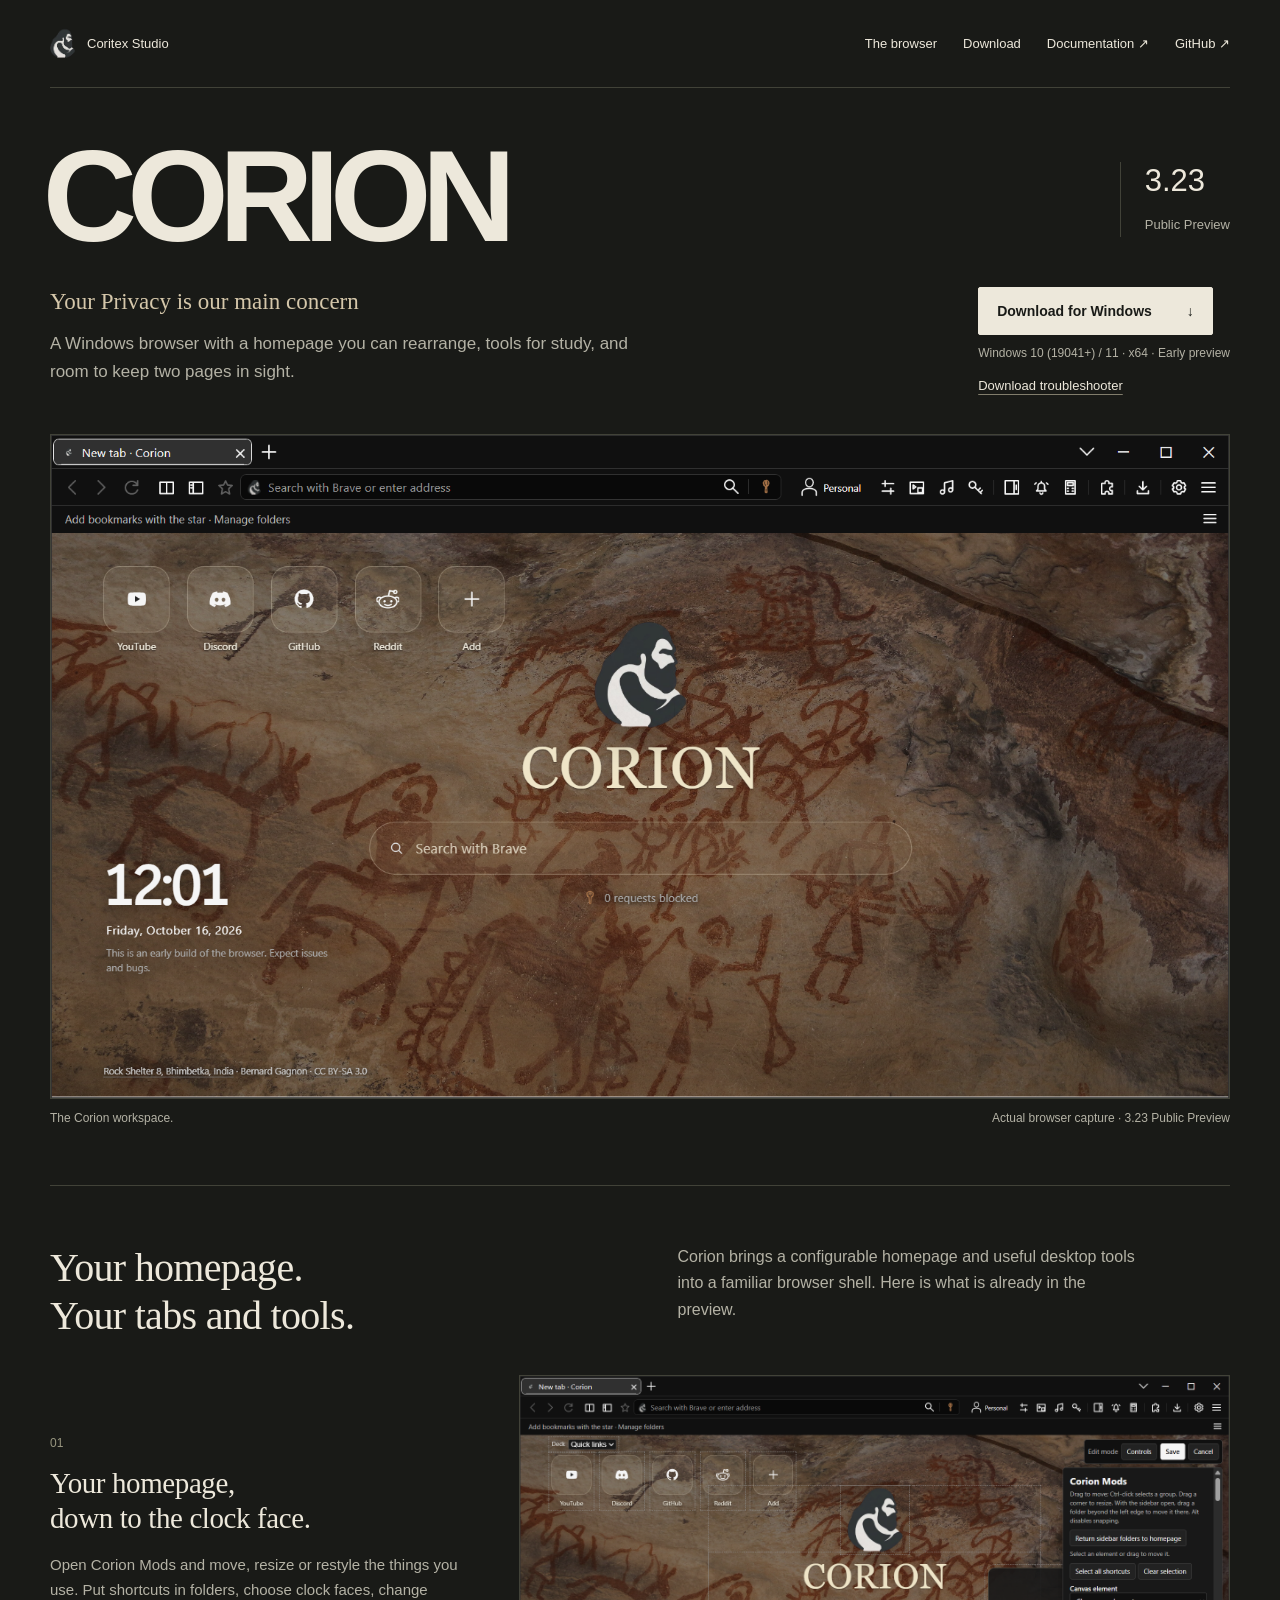
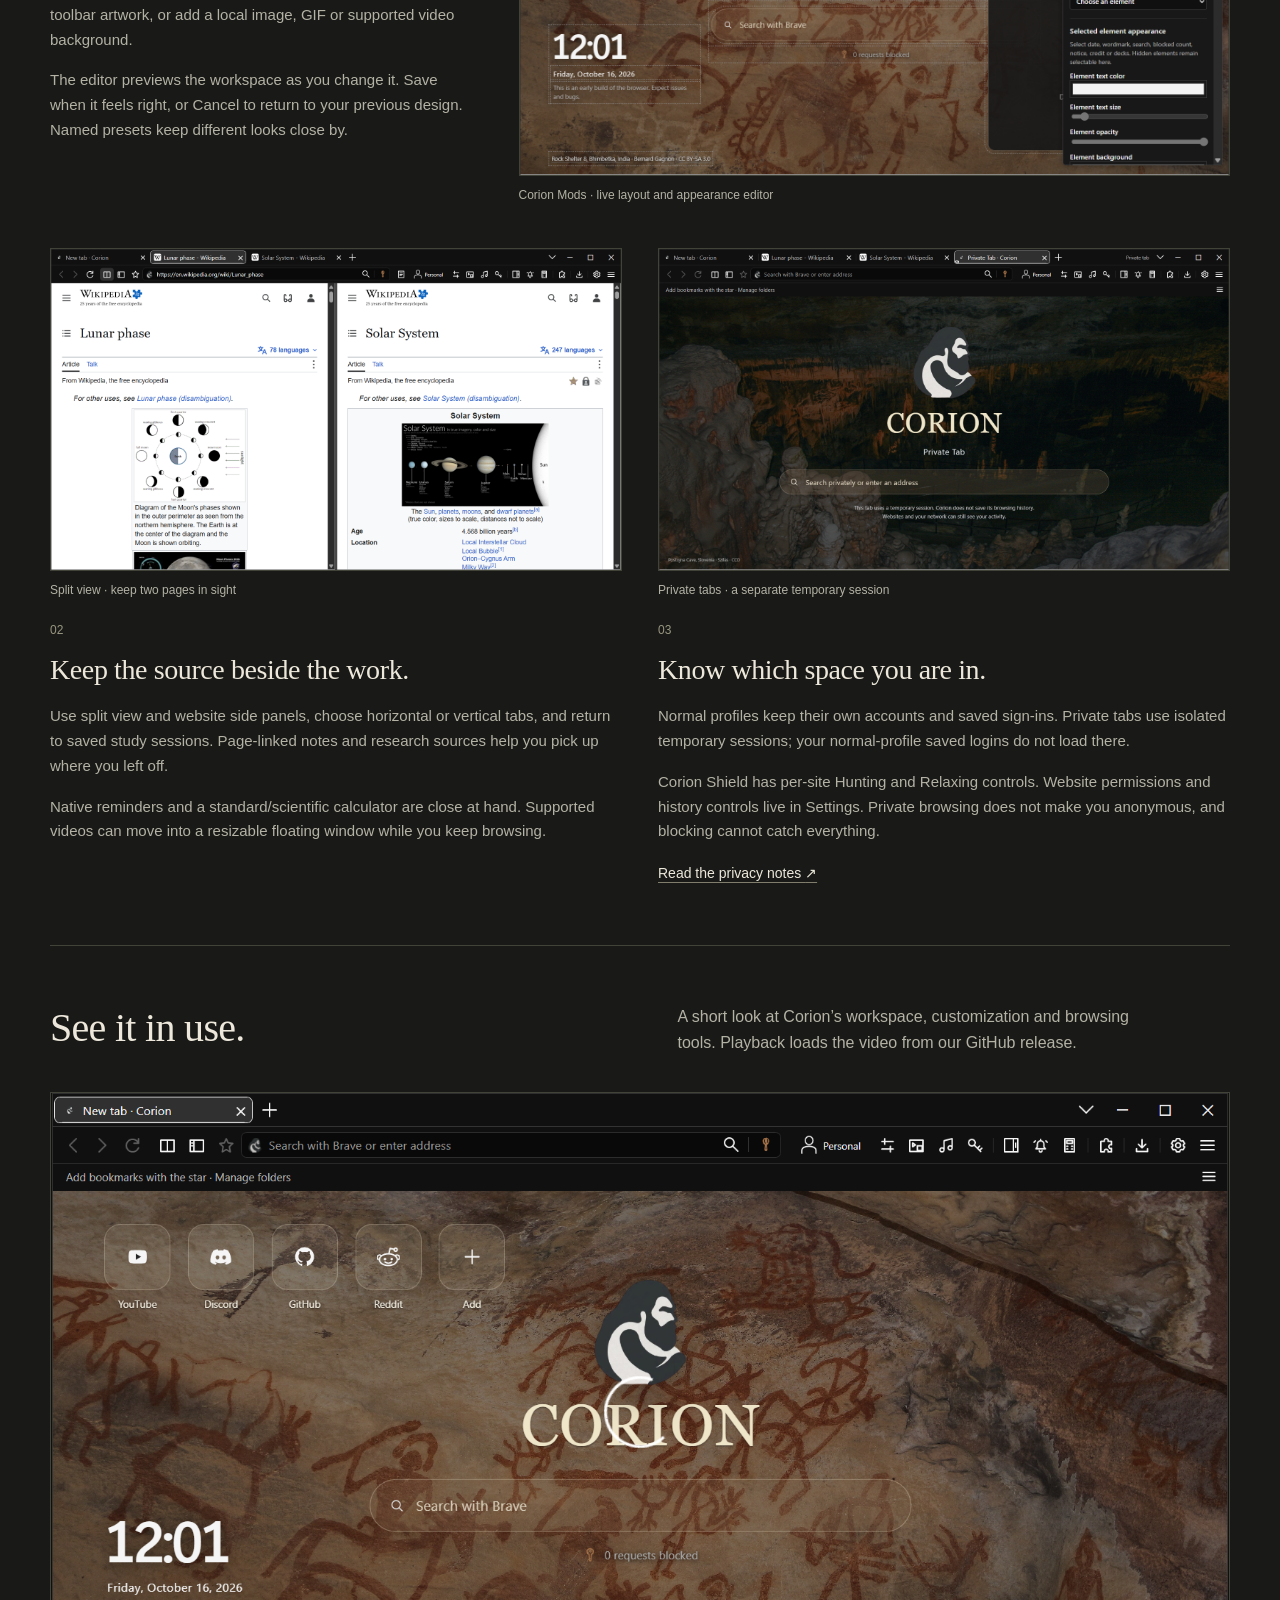
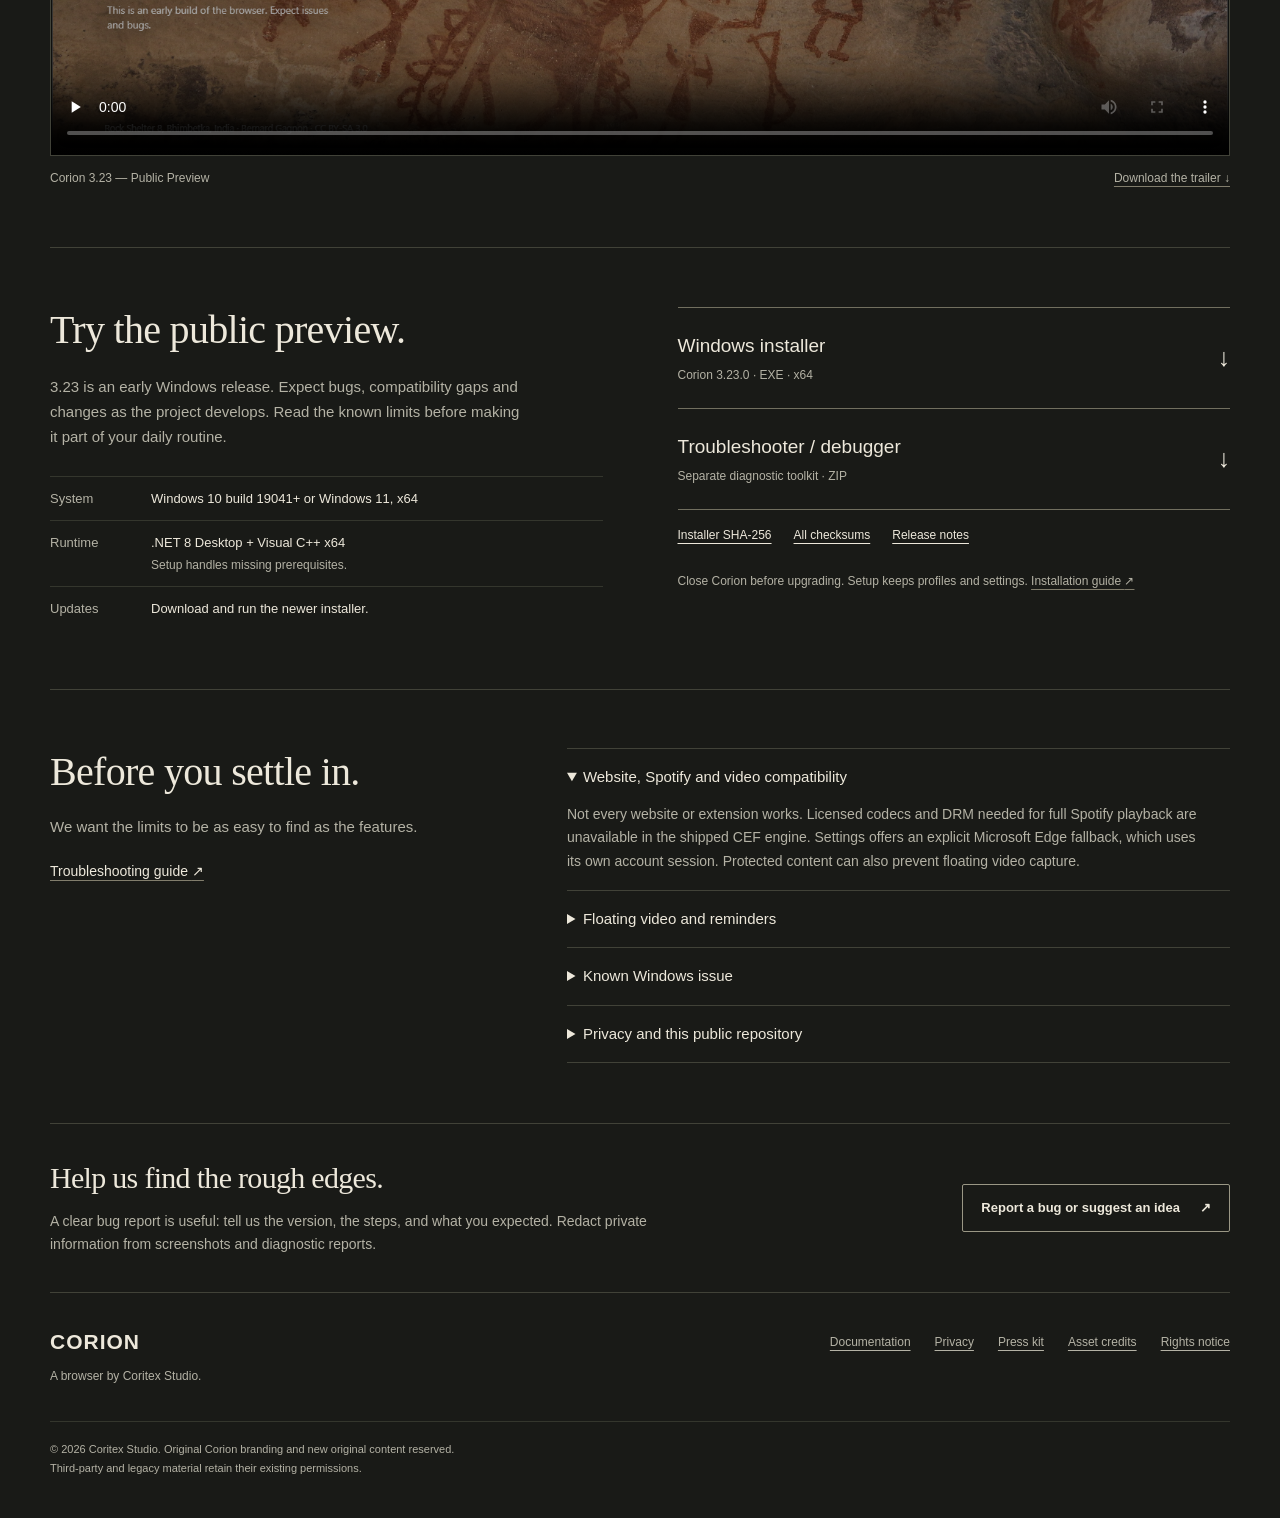
==== commit f34b482e: "Refresh the Corion trailer with female narration and cinematic product motion" ====
--- a/index.html
+++ b/index.html
@@ -43,8 +43,8 @@
   </section>
   <section class="section film-section wrap" aria-labelledby="film-heading">
     <div class="section-intro"><h2 id="film-heading">See it in use.</h2><p>A short look at Corion’s workspace, customization and browsing tools. Playback loads the video from our GitHub release.</p></div>
-    <video controls preload="none" poster="assets/homepage.png" aria-label="Corion 3.23 product trailer"><source src="https://github.com/hithaixo-max/Corion-Browser/releases/download/v3.23.0/Corion-3.23-trailer.mp4" type="video/mp4">Your browser cannot play this video. Use the trailer download link below.</video>
-    <p class="film-caption"><span>Corion 3.23 — Public Preview</span><a class="underlink" href="https://github.com/hithaixo-max/Corion-Browser/releases/download/v3.23.0/Corion-3.23-trailer.mp4">Download the trailer <span aria-hidden="true">↓</span></a></p>
+    <video controls preload="none" poster="assets/homepage.png" aria-label="Corion 3.23 product trailer"><source src="https://github.com/hithaixo-max/Corion-Browser/releases/download/v3.23.0/Corion-3.23-trailer-v2.mp4" type="video/mp4">Your browser cannot play this video. Use the trailer download link below.</video>
+    <p class="film-caption"><span>Corion 3.23 — Public Preview</span><a class="underlink" href="https://github.com/hithaixo-max/Corion-Browser/releases/download/v3.23.0/Corion-3.23-trailer-v2.mp4">Download the trailer <span aria-hidden="true">↓</span></a></p>
   </section>
   <section id="download" class="section wrap download-section" aria-labelledby="download-heading">
     <div><h2 id="download-heading">Try the public preview.</h2><p>3.23 is an early Windows release. Expect bugs, compatibility gaps and changes as the project develops. Read the known limits before making it part of your daily routine.</p><dl class="requirements"><div><dt>System</dt><dd>Windows 10 build 19041+ or Windows 11, x64</dd></div><div><dt>Runtime</dt><dd>.NET 8 Desktop + Visual C++ x64<br><span>Setup handles missing prerequisites.</span></dd></div><div><dt>Updates</dt><dd>Download and run the newer installer.</dd></div></dl></div>
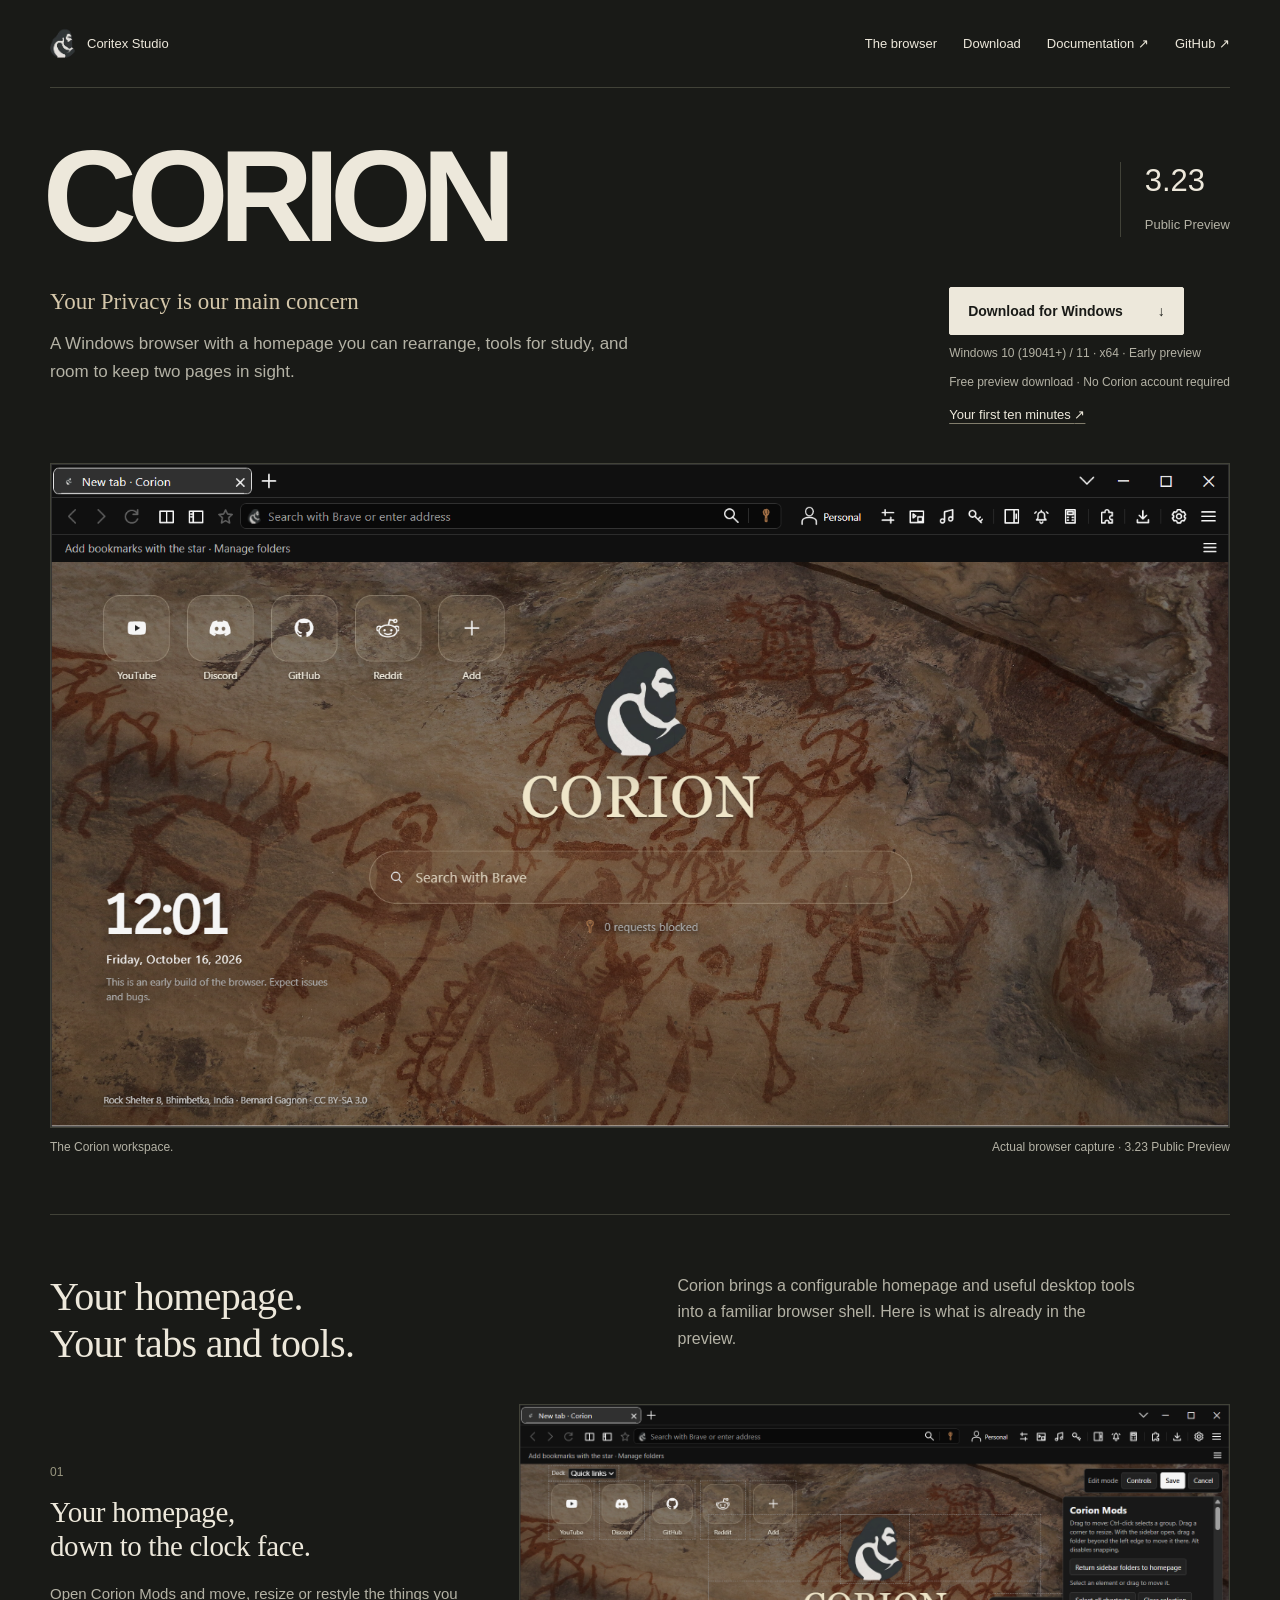
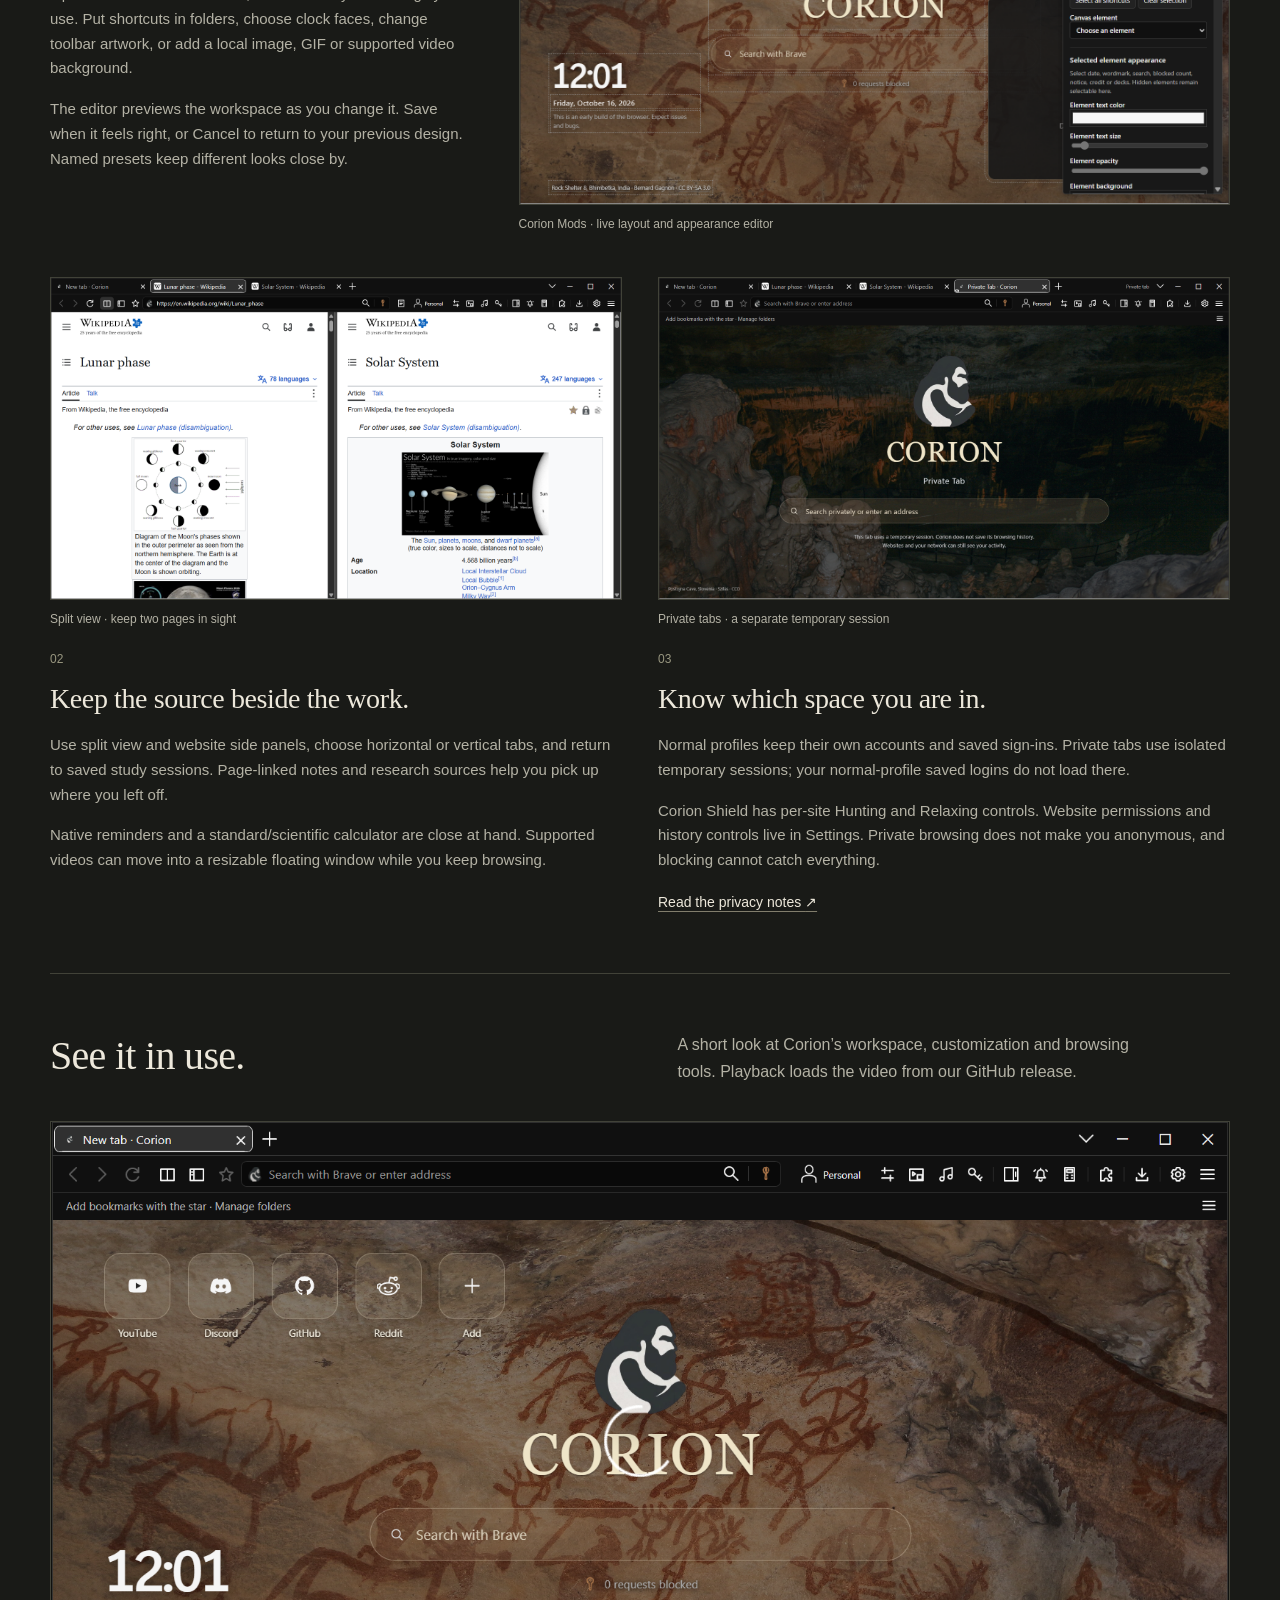
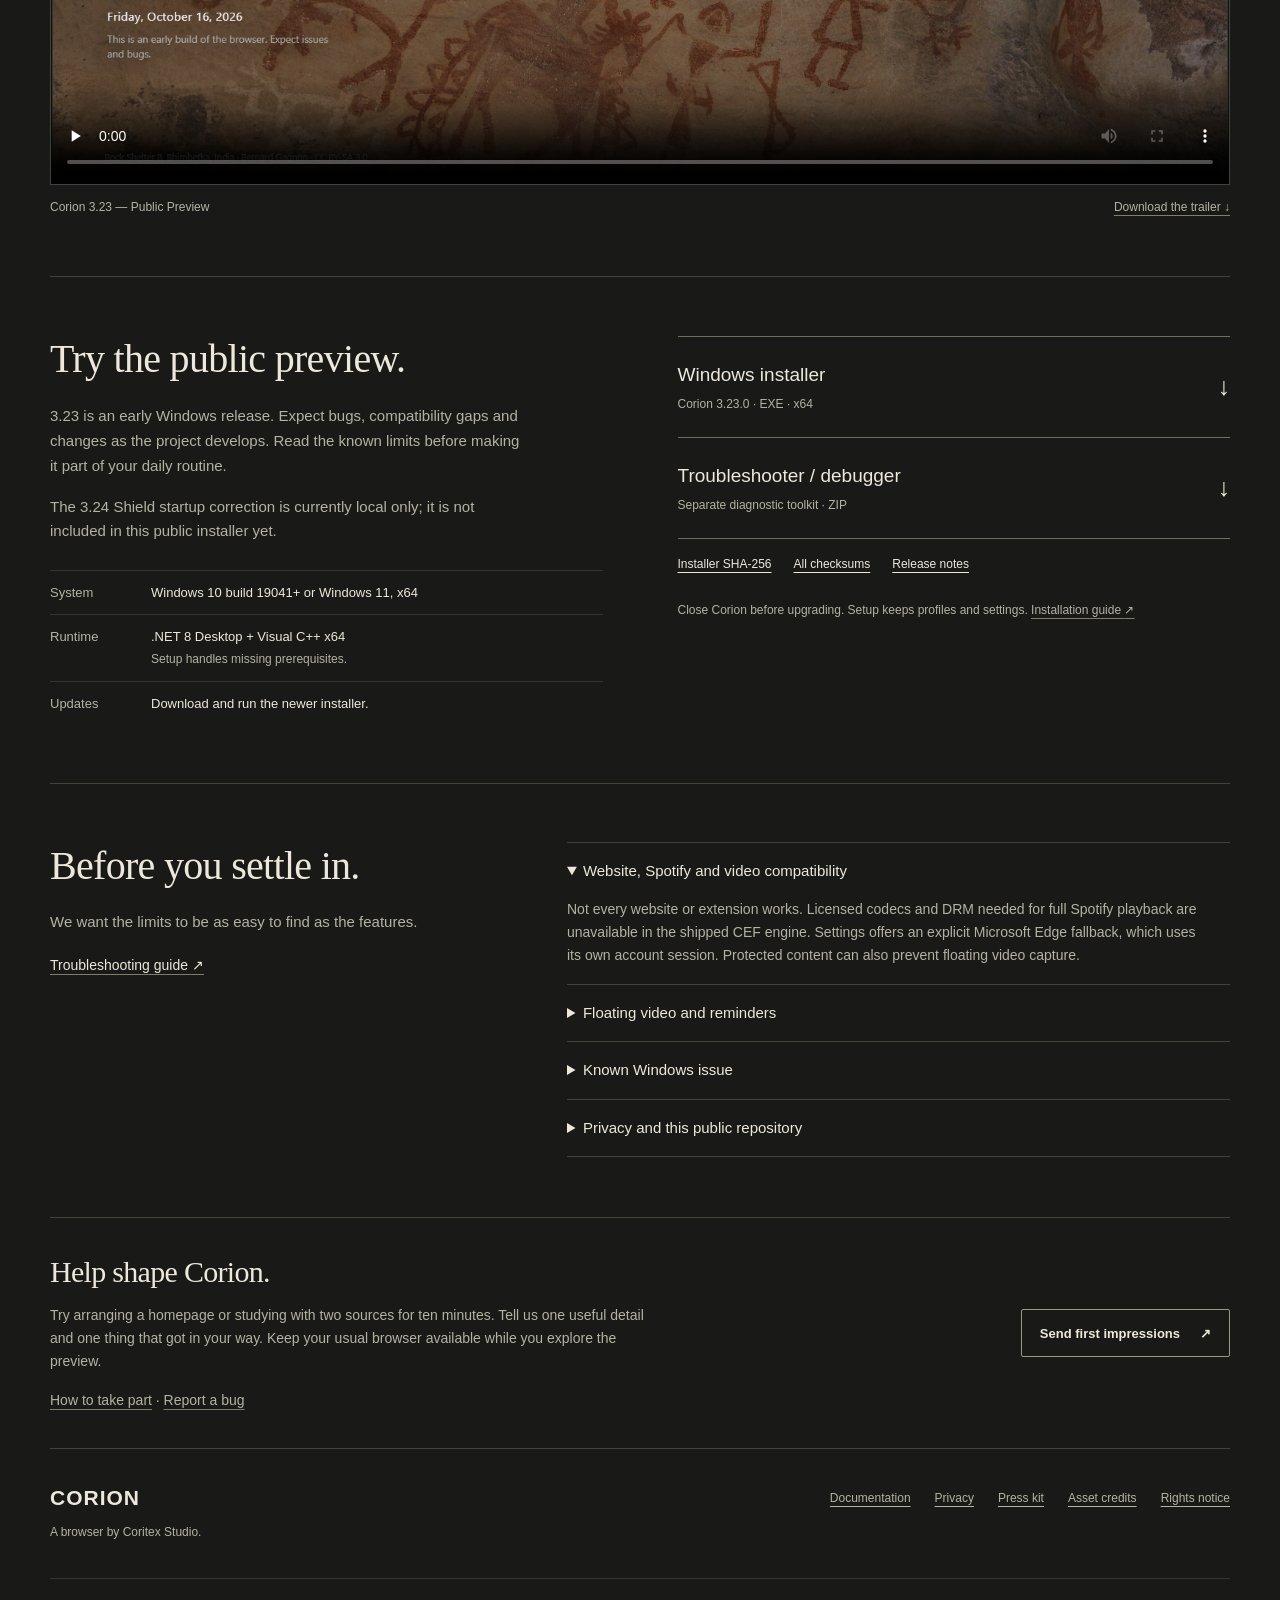
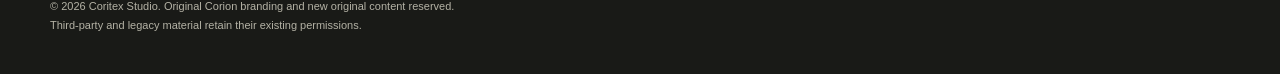
==== commit e75d165d: "Invite early Corion testers with a guided first session and clear public-build limits" ====
--- a/index.html
+++ b/index.html
@@ -6,11 +6,20 @@
   <meta name="description" content="Corion 3.23 Public Preview. A personal Windows browser by Coritex Studio, with a live homepage editor, split view, study tools and isolated private tabs.">
   <meta http-equiv="Content-Security-Policy" content="default-src 'self'; script-src 'none'; style-src 'self'; img-src 'self'; media-src 'self' https://github.com https://release-assets.githubusercontent.com; object-src 'none'; base-uri 'none'; form-action 'none'">
   <meta name="theme-color" content="#191a17">
+  <meta name="robots" content="index,follow,max-image-preview:large">
+  <link rel="canonical" href="https://hithaixo-max.github.io/Corion-Browser/">
+  <link rel="sitemap" type="application/xml" href="sitemap.xml">
   <meta property="og:type" content="website">
   <meta property="og:title" content="Corion — 3.23 Public Preview">
   <meta property="og:description" content="A personal browser for Windows. Make your homepage your own, keep your research together, and choose how you browse.">
   <meta property="og:image" content="https://hithaixo-max.github.io/Corion-Browser/assets/corion-banner.png">
   <meta property="og:url" content="https://hithaixo-max.github.io/Corion-Browser/">
+  <meta property="og:image:alt" content="Corion Browser by Coritex Studio — Your Privacy is our main concern">
+  <meta name="twitter:card" content="summary_large_image">
+  <meta name="twitter:title" content="Corion — a Windows browser you can make your own">
+  <meta name="twitter:description" content="A live homepage editor, split view and study tools. Try the early Windows preview and help shape Corion.">
+  <meta name="twitter:image" content="https://hithaixo-max.github.io/Corion-Browser/assets/corion-banner.png">
+  <meta name="twitter:image:alt" content="Corion Browser by Coritex Studio">
   <title>Corion — 3.23 Public Preview for Windows</title>
   <link rel="icon" href="assets/corion.ico">
   <link rel="stylesheet" href="styles.css">
@@ -26,7 +35,7 @@
     <div class="title-line"><h1 id="corion-title">CORION</h1><p class="release-stamp">3.23<br><span>Public Preview</span></p></div>
     <div class="intro-grid">
       <div><p class="slogan">Your Privacy is our main concern</p><p class="intro-copy">A Windows browser with a homepage you can rearrange, tools for study, and room to keep two pages in sight.</p></div>
-      <div class="intro-download"><a class="button primary" href="https://github.com/hithaixo-max/Corion-Browser/releases/download/v3.23.0/Corion-3.23.0-win-x64-setup.exe">Download for Windows <span aria-hidden="true">↓</span></a><p>Windows 10 (19041+) / 11 · x64 · Early preview</p><a class="underlink" href="https://github.com/hithaixo-max/Corion-Browser/releases/download/v3.23.0/Corion-3.23.0-troubleshooter.zip">Download troubleshooter</a></div>
+      <div class="intro-download"><a class="button primary" href="https://github.com/hithaixo-max/Corion-Browser/releases/download/v3.23.0/Corion-3.23.0-win-x64-setup.exe">Download for Windows <span aria-hidden="true">↓</span></a><p>Windows 10 (19041+) / 11 · x64 · Early preview</p><p>Free preview download · No Corion account required</p><a class="underlink" href="https://github.com/hithaixo-max/Corion-Browser/blob/main/GET_STARTED.md">Your first ten minutes <span aria-hidden="true">↗</span></a></div>
     </div>
     <figure class="main-shot"><img src="assets/homepage.png" width="1600" height="1000" alt="Corion's cave-inspired homepage inside the Windows browser, with tabs, search and homepage shortcuts" fetchpriority="high"><figcaption><span>The Corion workspace.</span><span>Actual browser capture · 3.23 Public Preview</span></figcaption></figure>
   </section>
@@ -47,14 +56,14 @@
     <p class="film-caption"><span>Corion 3.23 — Public Preview</span><a class="underlink" href="https://github.com/hithaixo-max/Corion-Browser/releases/download/v3.23.0/Corion-3.23-trailer-v2.mp4">Download the trailer <span aria-hidden="true">↓</span></a></p>
   </section>
   <section id="download" class="section wrap download-section" aria-labelledby="download-heading">
-    <div><h2 id="download-heading">Try the public preview.</h2><p>3.23 is an early Windows release. Expect bugs, compatibility gaps and changes as the project develops. Read the known limits before making it part of your daily routine.</p><dl class="requirements"><div><dt>System</dt><dd>Windows 10 build 19041+ or Windows 11, x64</dd></div><div><dt>Runtime</dt><dd>.NET 8 Desktop + Visual C++ x64<br><span>Setup handles missing prerequisites.</span></dd></div><div><dt>Updates</dt><dd>Download and run the newer installer.</dd></div></dl></div>
+    <div><h2 id="download-heading">Try the public preview.</h2><p>3.23 is an early Windows release. Expect bugs, compatibility gaps and changes as the project develops. Read the known limits before making it part of your daily routine.</p><p>The 3.24 Shield startup correction is currently local only; it is not included in this public installer yet.</p><dl class="requirements"><div><dt>System</dt><dd>Windows 10 build 19041+ or Windows 11, x64</dd></div><div><dt>Runtime</dt><dd>.NET 8 Desktop + Visual C++ x64<br><span>Setup handles missing prerequisites.</span></dd></div><div><dt>Updates</dt><dd>Download and run the newer installer.</dd></div></dl></div>
     <div class="download-list"><a class="download-item" href="https://github.com/hithaixo-max/Corion-Browser/releases/download/v3.23.0/Corion-3.23.0-win-x64-setup.exe"><span><strong>Windows installer</strong><small>Corion 3.23.0 · EXE · x64</small></span><span aria-hidden="true">↓</span></a><a class="download-item" href="https://github.com/hithaixo-max/Corion-Browser/releases/download/v3.23.0/Corion-3.23.0-troubleshooter.zip"><span><strong>Troubleshooter / debugger</strong><small>Separate diagnostic toolkit · ZIP</small></span><span aria-hidden="true">↓</span></a><div class="download-notes"><a href="https://github.com/hithaixo-max/Corion-Browser/releases/download/v3.23.0/Corion-3.23.0-win-x64-setup.exe.sha256">Installer SHA-256</a><a href="https://github.com/hithaixo-max/Corion-Browser/releases/download/v3.23.0/SHA256SUMS.txt">All checksums</a><a href="https://github.com/hithaixo-max/Corion-Browser/releases/tag/v3.23.0">Release notes</a></div><p class="small">Close Corion before upgrading. Setup keeps profiles and settings. <a class="underlink" href="https://github.com/hithaixo-max/Corion-Browser/blob/main/INSTALLATION.md">Installation guide <span aria-hidden="true">↗</span></a></p></div>
   </section>
   <section class="section wrap support-section" aria-labelledby="limits-heading">
     <div><h2 id="limits-heading">Before you settle in.</h2><p>We want the limits to be as easy to find as the features.</p><a class="underlink" href="https://github.com/hithaixo-max/Corion-Browser/blob/main/TROUBLESHOOTING.md">Troubleshooting guide <span aria-hidden="true">↗</span></a></div>
     <div class="questions"><details open><summary>Website, Spotify and video compatibility</summary><p>Not every website or extension works. Licensed codecs and DRM needed for full Spotify playback are unavailable in the shipped CEF engine. Settings offers an explicit Microsoft Edge fallback, which uses its own account session. Protected content can also prevent floating video capture.</p></details><details><summary>Floating video and reminders</summary><p>Floating video uses the original playback source. That media still decodes and supplies audio; hiding its source picture does not remove that cost. Some capture paths keep the source visible. Reminder alerts run while Corion is open, and missed items are checked when you return.</p></details><details><summary>Known Windows issue</summary><p>The taskbar Jump List has a known unresolved bug. Use Corion’s own tabs, menus and shortcuts if Windows does not show the expected taskbar items.</p></details><details><summary>Privacy and this public repository</summary><p>The browser source repository is private. This public repository holds the product site, documentation, releases and feedback. The site has no analytics script or external fonts. GitHub hosts it; playing the trailer contacts GitHub’s release service. See the privacy notes for browser data and optional online features.</p></details></div>
   </section>
-  <section class="feedback wrap" aria-labelledby="feedback-heading"><div><h2 id="feedback-heading">Help us find the rough edges.</h2><p>A clear bug report is useful: tell us the version, the steps, and what you expected. Redact private information from screenshots and diagnostic reports.</p></div><a class="button" href="https://github.com/hithaixo-max/Corion-Browser/issues">Report a bug or suggest an idea <span aria-hidden="true">↗</span></a></section>
+  <section class="feedback wrap" aria-labelledby="feedback-heading"><div><h2 id="feedback-heading">Help shape Corion.</h2><p>Try arranging a homepage or studying with two sources for ten minutes. Tell us one useful detail and one thing that got in your way. Keep your usual browser available while you explore the preview.</p><p><a class="underlink" href="https://github.com/hithaixo-max/Corion-Browser/blob/main/EARLY_TESTERS.md">How to take part</a> · <a class="underlink" href="https://github.com/hithaixo-max/Corion-Browser/issues/new?template=bug_report.yml">Report a bug</a></p></div><a class="button" href="https://github.com/hithaixo-max/Corion-Browser/issues/new?template=first_impressions.yml">Send first impressions <span aria-hidden="true">↗</span></a></section>
 </main>
 <footer class="wrap"><div><strong>CORION</strong><p>A browser by Coritex Studio.</p></div><div class="footer-links"><a href="https://github.com/hithaixo-max/Corion-Browser#readme">Documentation</a><a href="https://github.com/hithaixo-max/Corion-Browser/blob/main/PRIVACY.md">Privacy</a><a href="https://github.com/hithaixo-max/Corion-Browser/blob/main/PRESS_KIT.md">Press kit</a><a href="ASSET_CREDITS.md">Asset credits</a><a href="LICENSE.txt">Rights notice</a></div><p class="copyright">© 2026 Coritex Studio. Original Corion branding and new original content reserved.<br>Third-party and legacy material retain their existing permissions.</p></footer>
 </body>
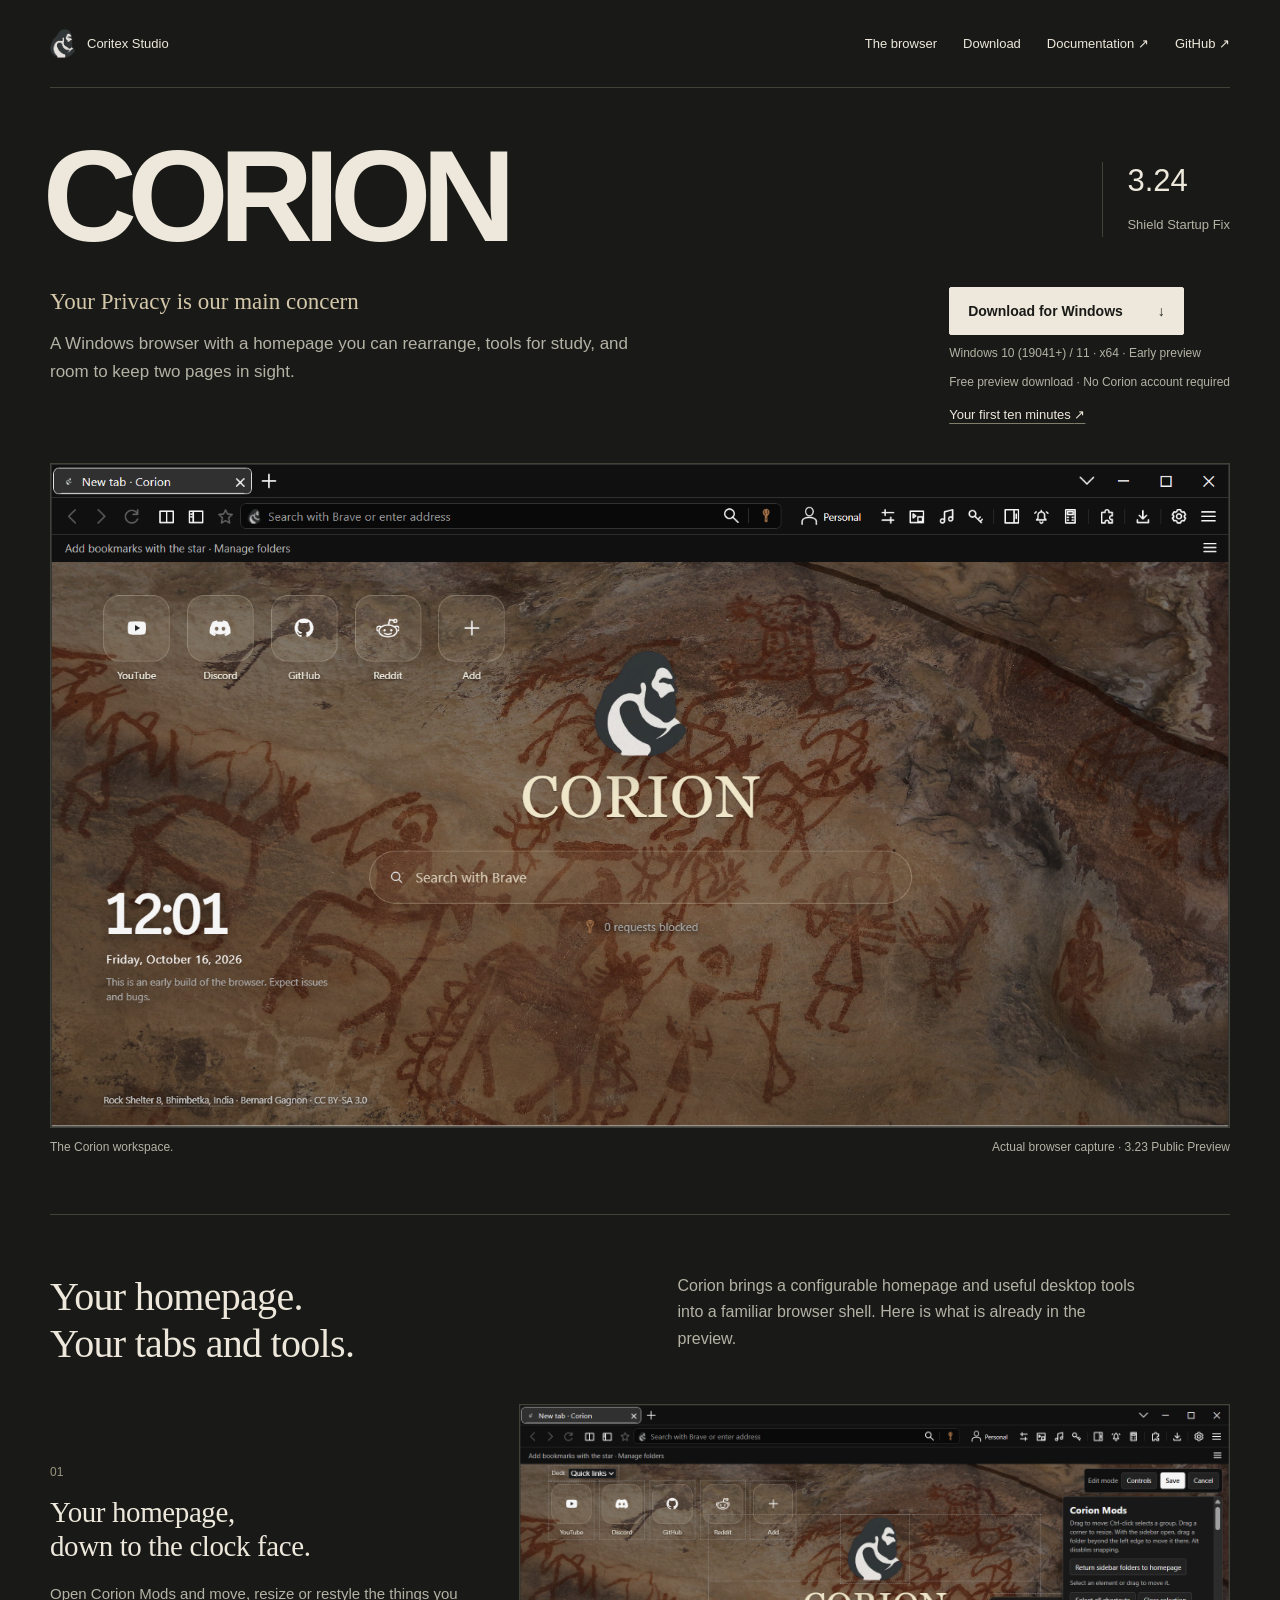
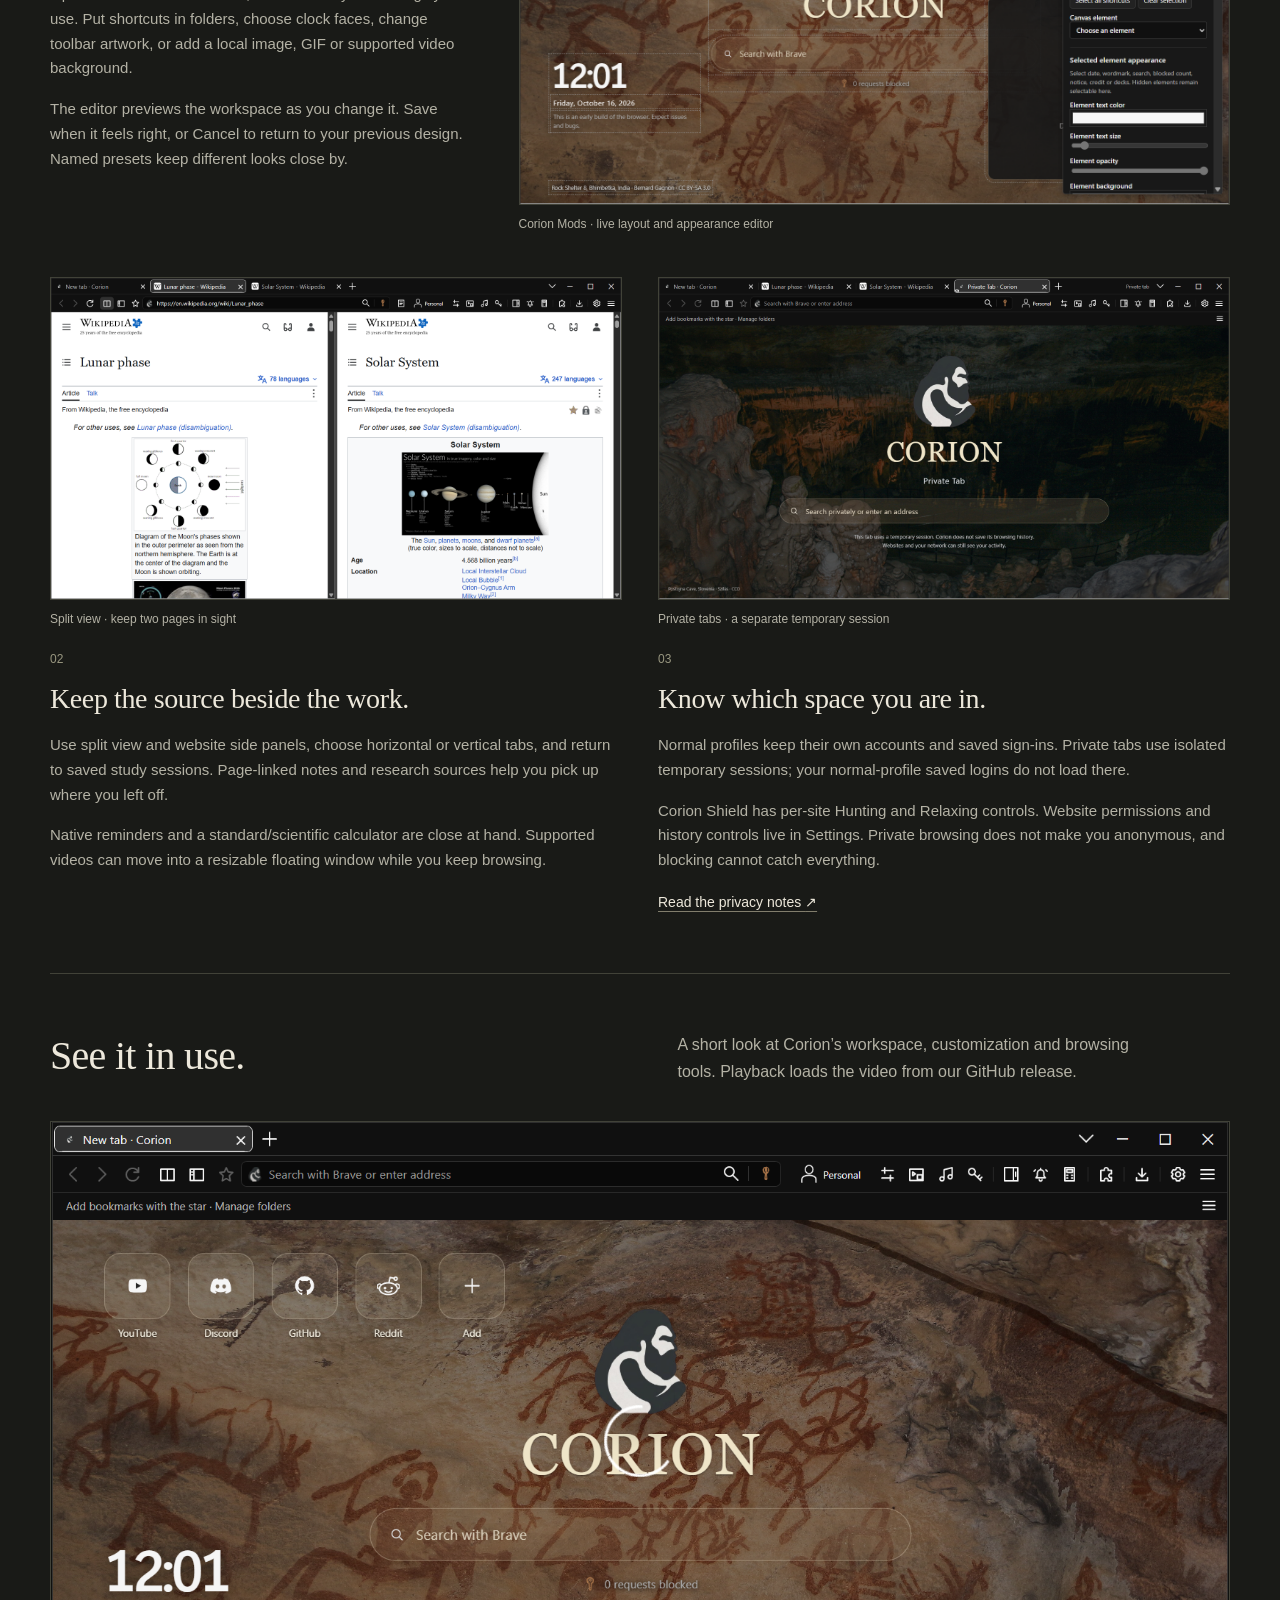
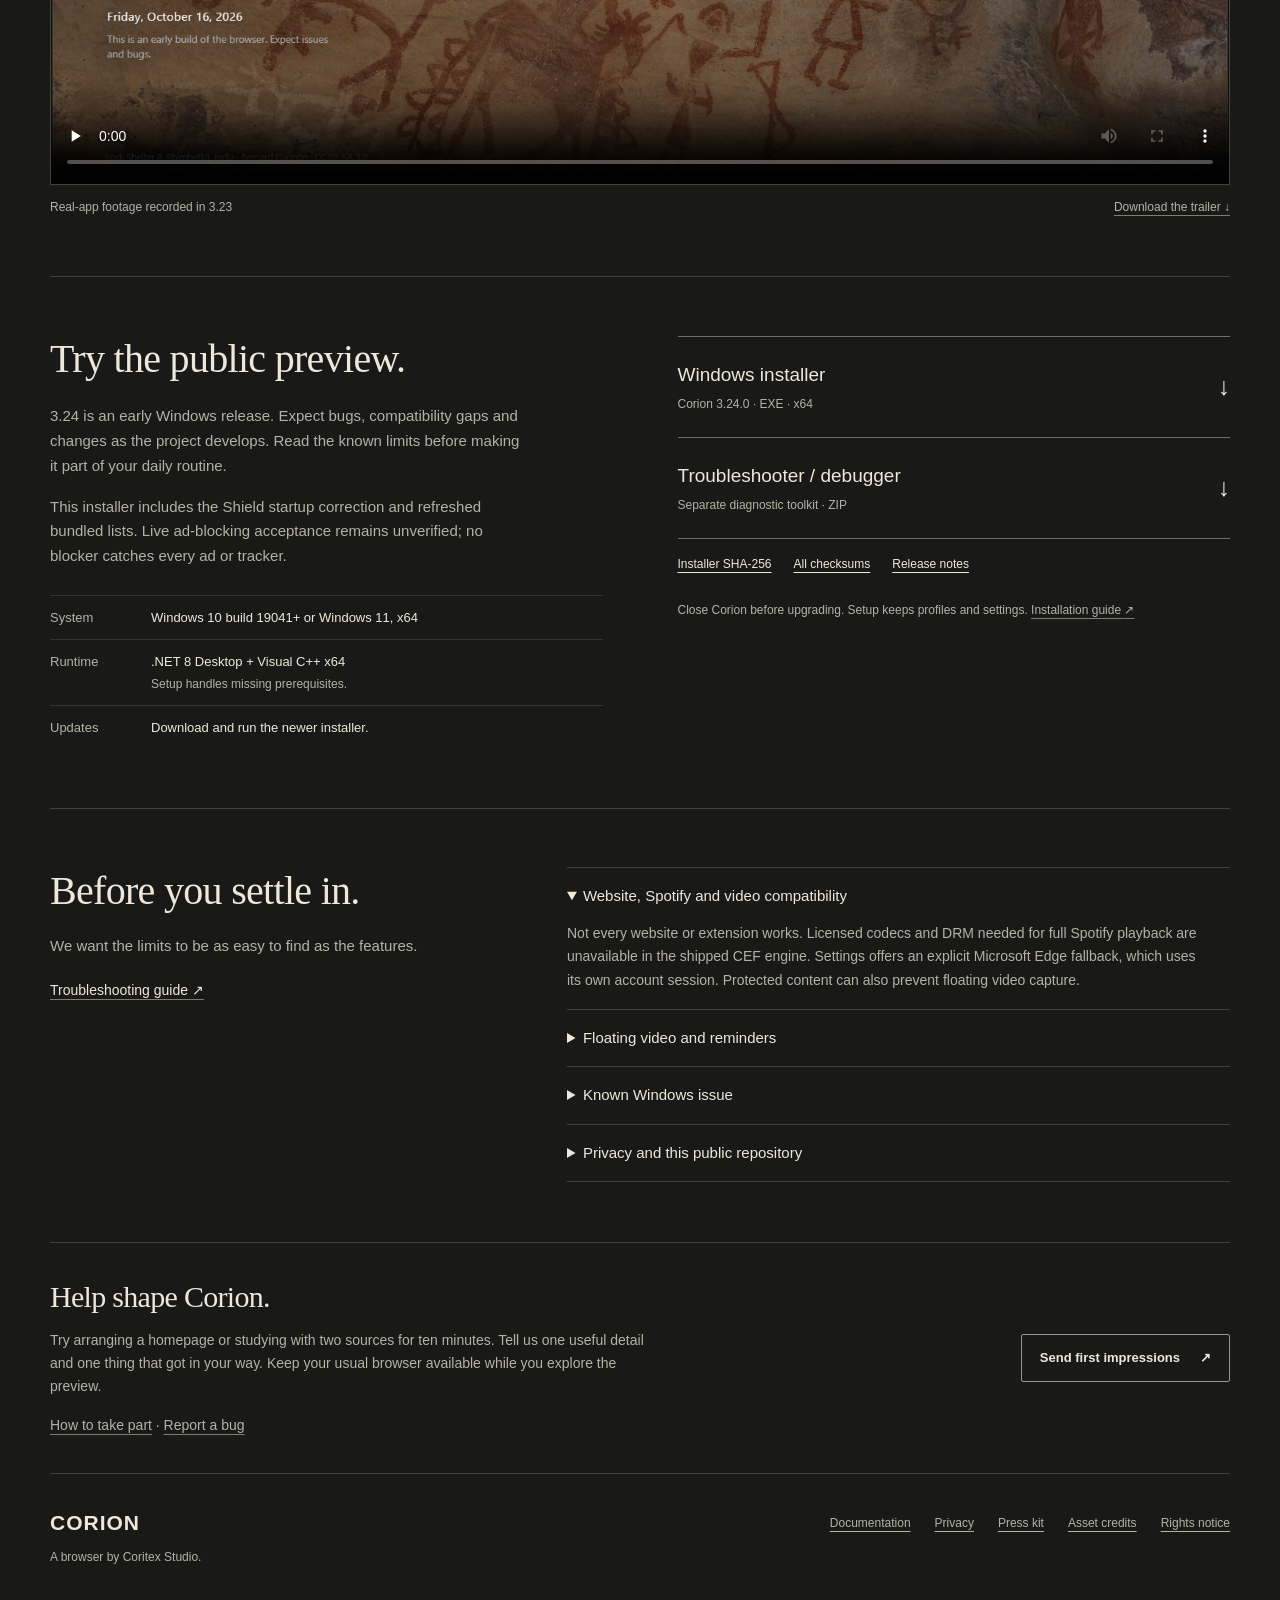
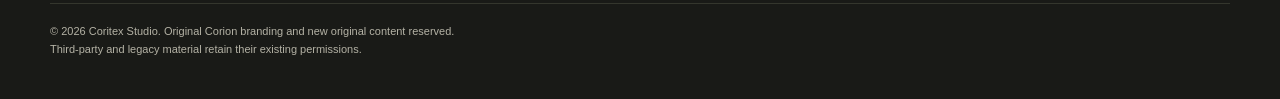
==== commit 67c24a68: "Publish Corion 3.24 Shield Startup Fix downloads and guides" ====
--- a/index.html
+++ b/index.html
@@ -3,14 +3,14 @@
 <head>
   <meta charset="utf-8">
   <meta name="viewport" content="width=device-width,initial-scale=1">
-  <meta name="description" content="Corion 3.23 Public Preview. A personal Windows browser by Coritex Studio, with a live homepage editor, split view, study tools and isolated private tabs.">
+  <meta name="description" content="Corion 3.24 Shield Startup Fix. A personal Windows browser by Coritex Studio, with a live homepage editor, split view, study tools and isolated private tabs.">
   <meta http-equiv="Content-Security-Policy" content="default-src 'self'; script-src 'none'; style-src 'self'; img-src 'self'; media-src 'self' https://github.com https://release-assets.githubusercontent.com; object-src 'none'; base-uri 'none'; form-action 'none'">
   <meta name="theme-color" content="#191a17">
   <meta name="robots" content="index,follow,max-image-preview:large">
   <link rel="canonical" href="https://hithaixo-max.github.io/Corion-Browser/">
   <link rel="sitemap" type="application/xml" href="sitemap.xml">
   <meta property="og:type" content="website">
-  <meta property="og:title" content="Corion — 3.23 Public Preview">
+  <meta property="og:title" content="Corion — 3.24 Shield Startup Fix">
   <meta property="og:description" content="A personal browser for Windows. Make your homepage your own, keep your research together, and choose how you browse.">
   <meta property="og:image" content="https://hithaixo-max.github.io/Corion-Browser/assets/corion-banner.png">
   <meta property="og:url" content="https://hithaixo-max.github.io/Corion-Browser/">
@@ -20,7 +20,7 @@
   <meta name="twitter:description" content="A live homepage editor, split view and study tools. Try the early Windows preview and help shape Corion.">
   <meta name="twitter:image" content="https://hithaixo-max.github.io/Corion-Browser/assets/corion-banner.png">
   <meta name="twitter:image:alt" content="Corion Browser by Coritex Studio">
-  <title>Corion — 3.23 Public Preview for Windows</title>
+  <title>Corion — 3.24 Shield Startup Fix for Windows</title>
   <link rel="icon" href="assets/corion.ico">
   <link rel="stylesheet" href="styles.css">
 </head>
@@ -32,10 +32,10 @@
 </header>
 <main id="main">
   <section class="intro wrap" aria-labelledby="corion-title">
-    <div class="title-line"><h1 id="corion-title">CORION</h1><p class="release-stamp">3.23<br><span>Public Preview</span></p></div>
+    <div class="title-line"><h1 id="corion-title">CORION</h1><p class="release-stamp">3.24<br><span>Shield Startup Fix</span></p></div>
     <div class="intro-grid">
       <div><p class="slogan">Your Privacy is our main concern</p><p class="intro-copy">A Windows browser with a homepage you can rearrange, tools for study, and room to keep two pages in sight.</p></div>
-      <div class="intro-download"><a class="button primary" href="https://github.com/hithaixo-max/Corion-Browser/releases/download/v3.23.0/Corion-3.23.0-win-x64-setup.exe">Download for Windows <span aria-hidden="true">↓</span></a><p>Windows 10 (19041+) / 11 · x64 · Early preview</p><p>Free preview download · No Corion account required</p><a class="underlink" href="https://github.com/hithaixo-max/Corion-Browser/blob/main/GET_STARTED.md">Your first ten minutes <span aria-hidden="true">↗</span></a></div>
+      <div class="intro-download"><a class="button primary" href="https://github.com/hithaixo-max/Corion-Browser/releases/download/v3.24.0/Corion-3.24.0-win-x64-setup.exe">Download for Windows <span aria-hidden="true">↓</span></a><p>Windows 10 (19041+) / 11 · x64 · Early preview</p><p>Free preview download · No Corion account required</p><a class="underlink" href="https://github.com/hithaixo-max/Corion-Browser/blob/main/GET_STARTED.md">Your first ten minutes <span aria-hidden="true">↗</span></a></div>
     </div>
     <figure class="main-shot"><img src="assets/homepage.png" width="1600" height="1000" alt="Corion's cave-inspired homepage inside the Windows browser, with tabs, search and homepage shortcuts" fetchpriority="high"><figcaption><span>The Corion workspace.</span><span>Actual browser capture · 3.23 Public Preview</span></figcaption></figure>
   </section>
@@ -52,12 +52,12 @@
   </section>
   <section class="section film-section wrap" aria-labelledby="film-heading">
     <div class="section-intro"><h2 id="film-heading">See it in use.</h2><p>A short look at Corion’s workspace, customization and browsing tools. Playback loads the video from our GitHub release.</p></div>
-    <video controls preload="none" poster="assets/homepage.png" aria-label="Corion 3.23 product trailer"><source src="https://github.com/hithaixo-max/Corion-Browser/releases/download/v3.23.0/Corion-3.23-trailer-v2.mp4" type="video/mp4">Your browser cannot play this video. Use the trailer download link below.</video>
-    <p class="film-caption"><span>Corion 3.23 — Public Preview</span><a class="underlink" href="https://github.com/hithaixo-max/Corion-Browser/releases/download/v3.23.0/Corion-3.23-trailer-v2.mp4">Download the trailer <span aria-hidden="true">↓</span></a></p>
+    <video controls preload="none" poster="assets/homepage.png" aria-label="Corion product trailer recorded in 3.23"><source src="https://github.com/hithaixo-max/Corion-Browser/releases/download/v3.23.0/Corion-3.23-trailer-v2.mp4" type="video/mp4">Your browser cannot play this video. Use the trailer download link below.</video>
+    <p class="film-caption"><span>Real-app footage recorded in 3.23</span><a class="underlink" href="https://github.com/hithaixo-max/Corion-Browser/releases/download/v3.23.0/Corion-3.23-trailer-v2.mp4">Download the trailer <span aria-hidden="true">↓</span></a></p>
   </section>
   <section id="download" class="section wrap download-section" aria-labelledby="download-heading">
-    <div><h2 id="download-heading">Try the public preview.</h2><p>3.23 is an early Windows release. Expect bugs, compatibility gaps and changes as the project develops. Read the known limits before making it part of your daily routine.</p><p>The 3.24 Shield startup correction is currently local only; it is not included in this public installer yet.</p><dl class="requirements"><div><dt>System</dt><dd>Windows 10 build 19041+ or Windows 11, x64</dd></div><div><dt>Runtime</dt><dd>.NET 8 Desktop + Visual C++ x64<br><span>Setup handles missing prerequisites.</span></dd></div><div><dt>Updates</dt><dd>Download and run the newer installer.</dd></div></dl></div>
-    <div class="download-list"><a class="download-item" href="https://github.com/hithaixo-max/Corion-Browser/releases/download/v3.23.0/Corion-3.23.0-win-x64-setup.exe"><span><strong>Windows installer</strong><small>Corion 3.23.0 · EXE · x64</small></span><span aria-hidden="true">↓</span></a><a class="download-item" href="https://github.com/hithaixo-max/Corion-Browser/releases/download/v3.23.0/Corion-3.23.0-troubleshooter.zip"><span><strong>Troubleshooter / debugger</strong><small>Separate diagnostic toolkit · ZIP</small></span><span aria-hidden="true">↓</span></a><div class="download-notes"><a href="https://github.com/hithaixo-max/Corion-Browser/releases/download/v3.23.0/Corion-3.23.0-win-x64-setup.exe.sha256">Installer SHA-256</a><a href="https://github.com/hithaixo-max/Corion-Browser/releases/download/v3.23.0/SHA256SUMS.txt">All checksums</a><a href="https://github.com/hithaixo-max/Corion-Browser/releases/tag/v3.23.0">Release notes</a></div><p class="small">Close Corion before upgrading. Setup keeps profiles and settings. <a class="underlink" href="https://github.com/hithaixo-max/Corion-Browser/blob/main/INSTALLATION.md">Installation guide <span aria-hidden="true">↗</span></a></p></div>
+    <div><h2 id="download-heading">Try the public preview.</h2><p>3.24 is an early Windows release. Expect bugs, compatibility gaps and changes as the project develops. Read the known limits before making it part of your daily routine.</p><p>This installer includes the Shield startup correction and refreshed bundled lists. Live ad-blocking acceptance remains unverified; no blocker catches every ad or tracker.</p><dl class="requirements"><div><dt>System</dt><dd>Windows 10 build 19041+ or Windows 11, x64</dd></div><div><dt>Runtime</dt><dd>.NET 8 Desktop + Visual C++ x64<br><span>Setup handles missing prerequisites.</span></dd></div><div><dt>Updates</dt><dd>Download and run the newer installer.</dd></div></dl></div>
+    <div class="download-list"><a class="download-item" href="https://github.com/hithaixo-max/Corion-Browser/releases/download/v3.24.0/Corion-3.24.0-win-x64-setup.exe"><span><strong>Windows installer</strong><small>Corion 3.24.0 · EXE · x64</small></span><span aria-hidden="true">↓</span></a><a class="download-item" href="https://github.com/hithaixo-max/Corion-Browser/releases/download/v3.24.0/Corion-3.24.0-troubleshooter.zip"><span><strong>Troubleshooter / debugger</strong><small>Separate diagnostic toolkit · ZIP</small></span><span aria-hidden="true">↓</span></a><div class="download-notes"><a href="https://github.com/hithaixo-max/Corion-Browser/releases/download/v3.24.0/Corion-3.24.0-win-x64-setup.exe.sha256">Installer SHA-256</a><a href="https://github.com/hithaixo-max/Corion-Browser/releases/download/v3.24.0/SHA256SUMS.txt">All checksums</a><a href="https://github.com/hithaixo-max/Corion-Browser/releases/tag/v3.24.0">Release notes</a></div><p class="small">Close Corion before upgrading. Setup keeps profiles and settings. <a class="underlink" href="https://github.com/hithaixo-max/Corion-Browser/blob/main/INSTALLATION.md">Installation guide <span aria-hidden="true">↗</span></a></p></div>
   </section>
   <section class="section wrap support-section" aria-labelledby="limits-heading">
     <div><h2 id="limits-heading">Before you settle in.</h2><p>We want the limits to be as easy to find as the features.</p><a class="underlink" href="https://github.com/hithaixo-max/Corion-Browser/blob/main/TROUBLESHOOTING.md">Troubleshooting guide <span aria-hidden="true">↗</span></a></div>
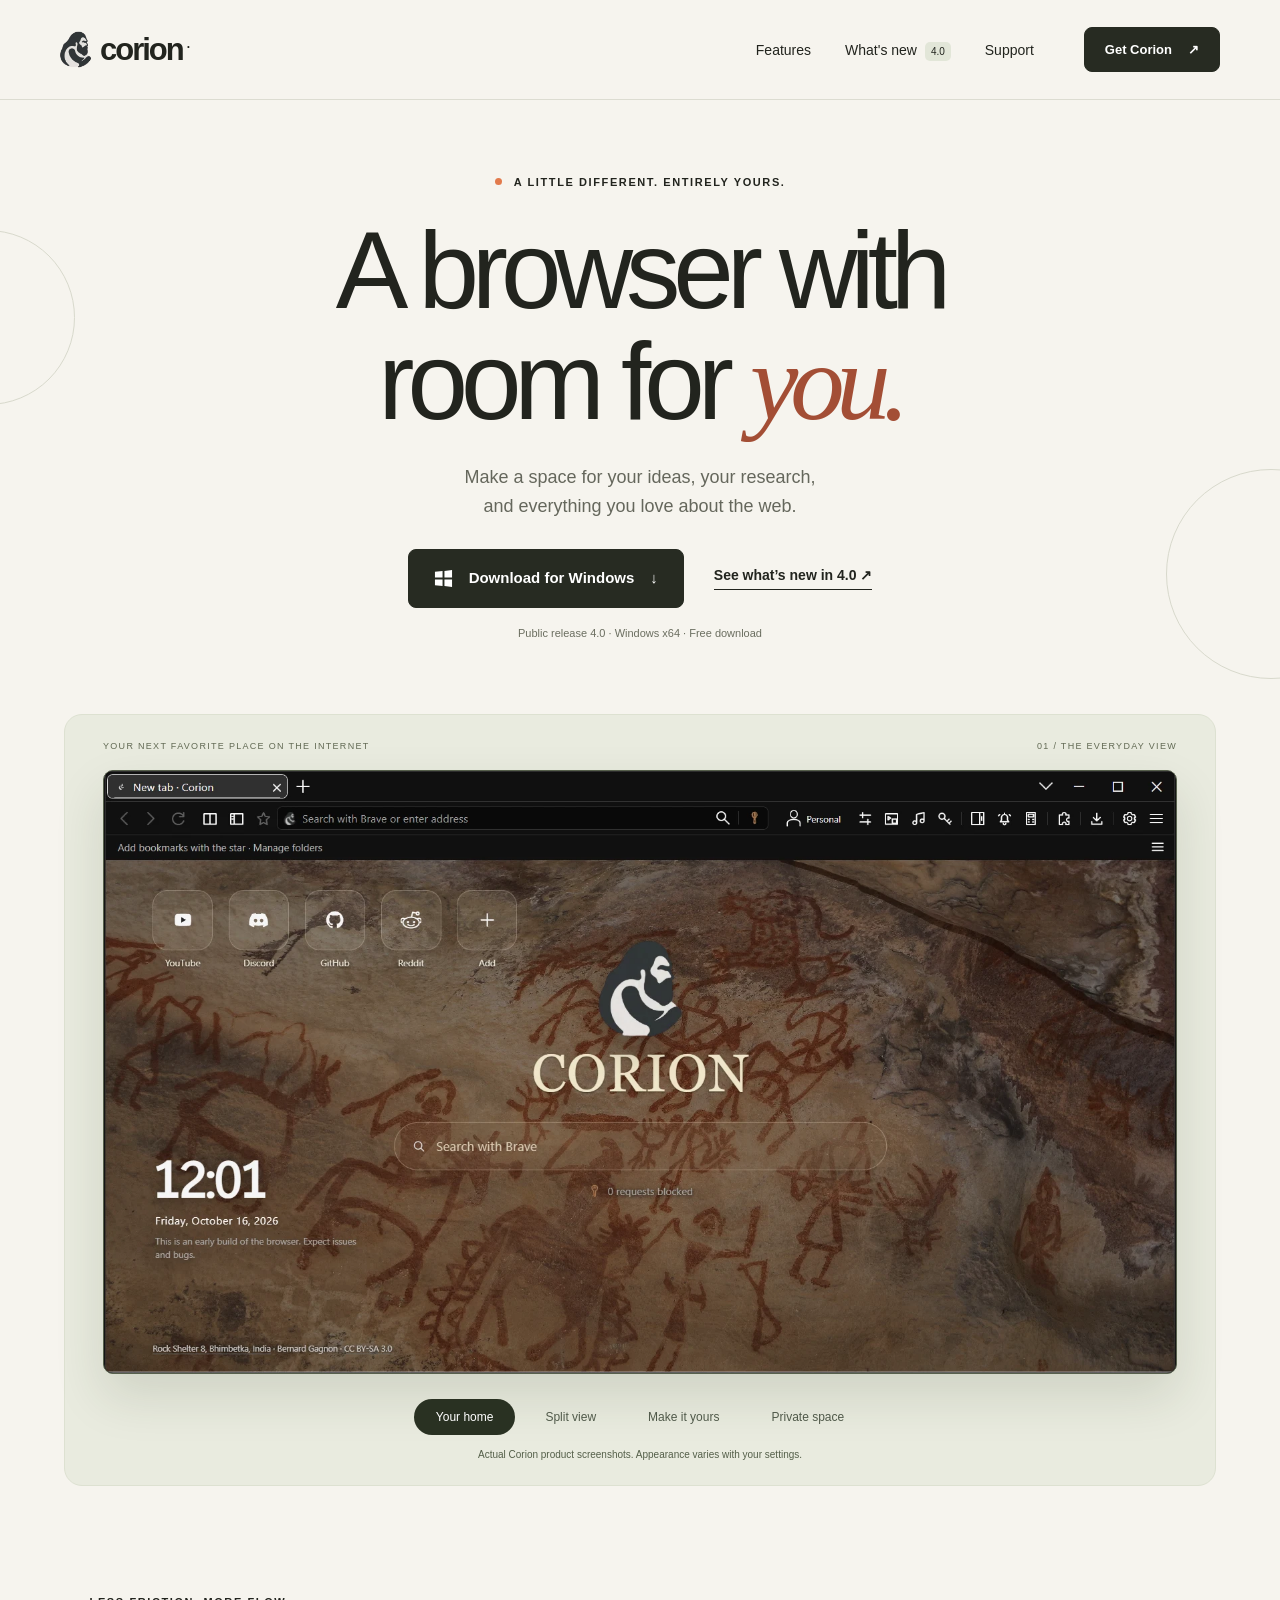
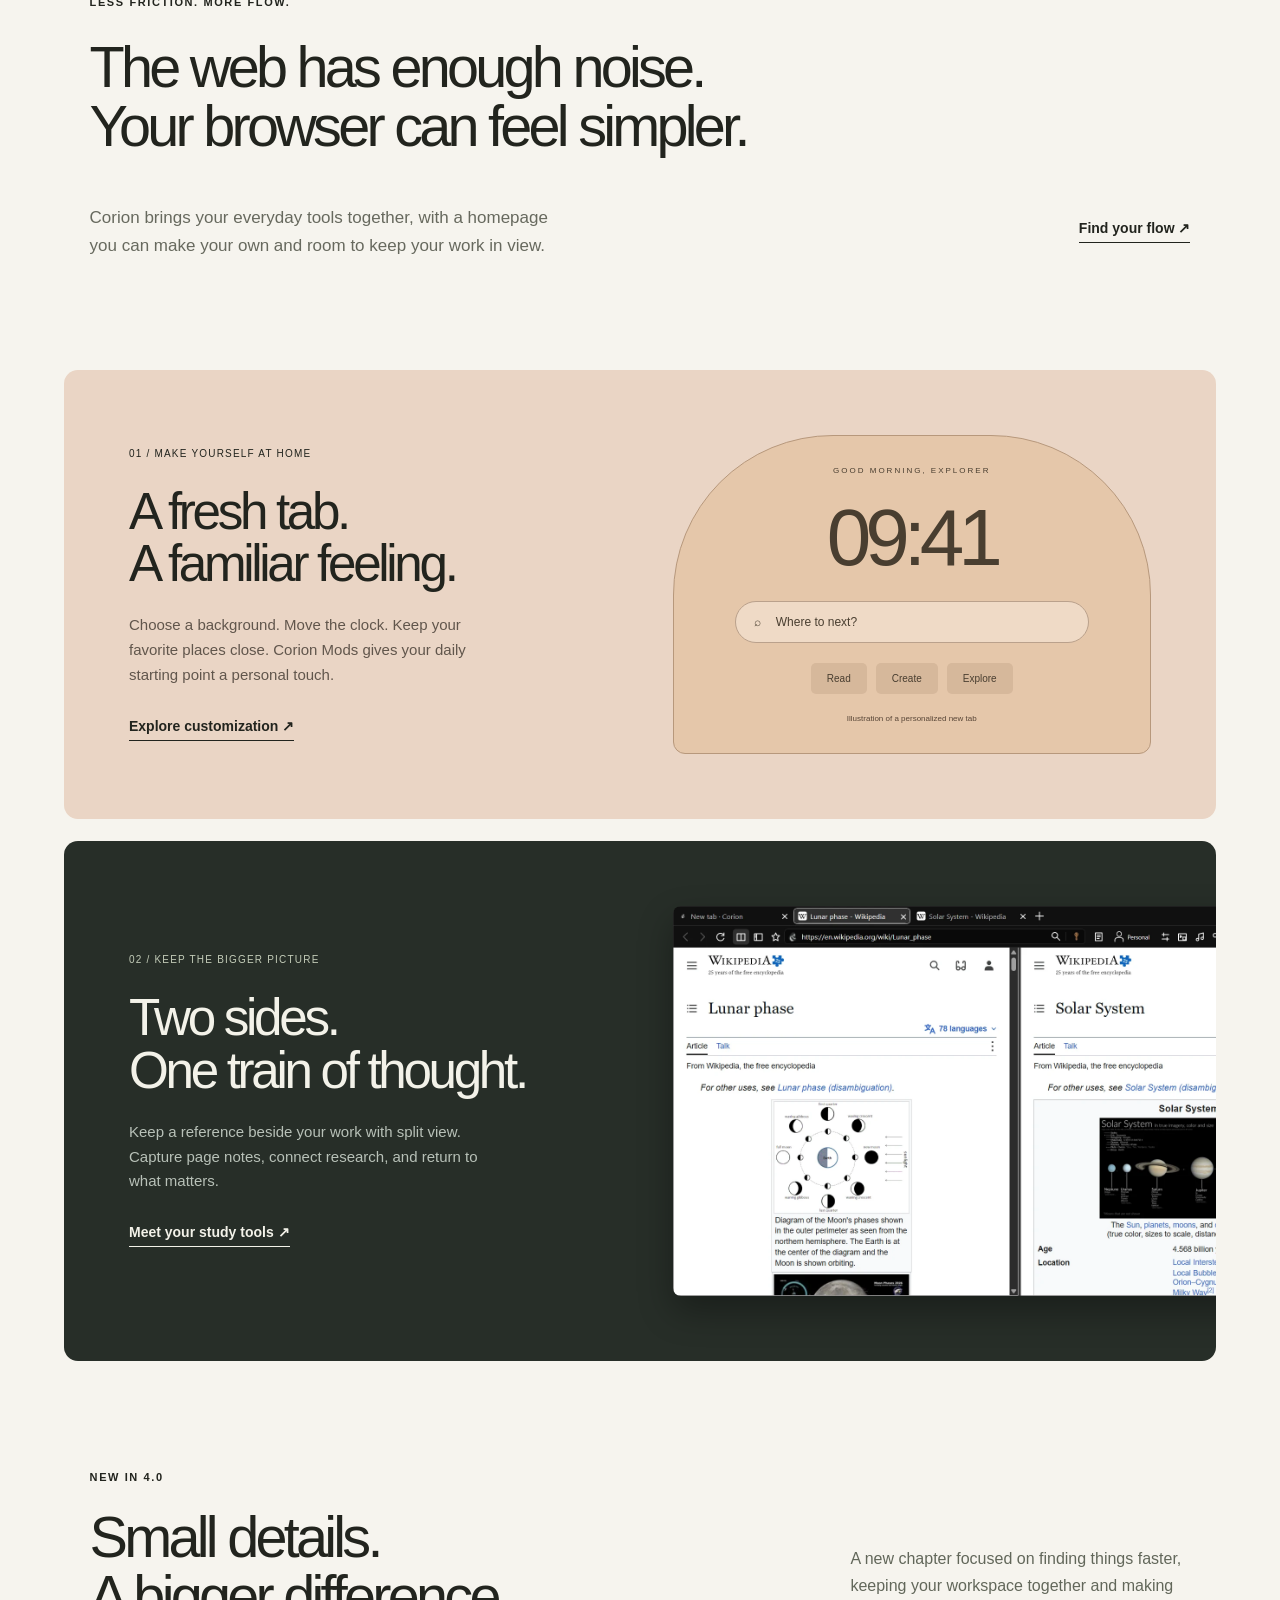
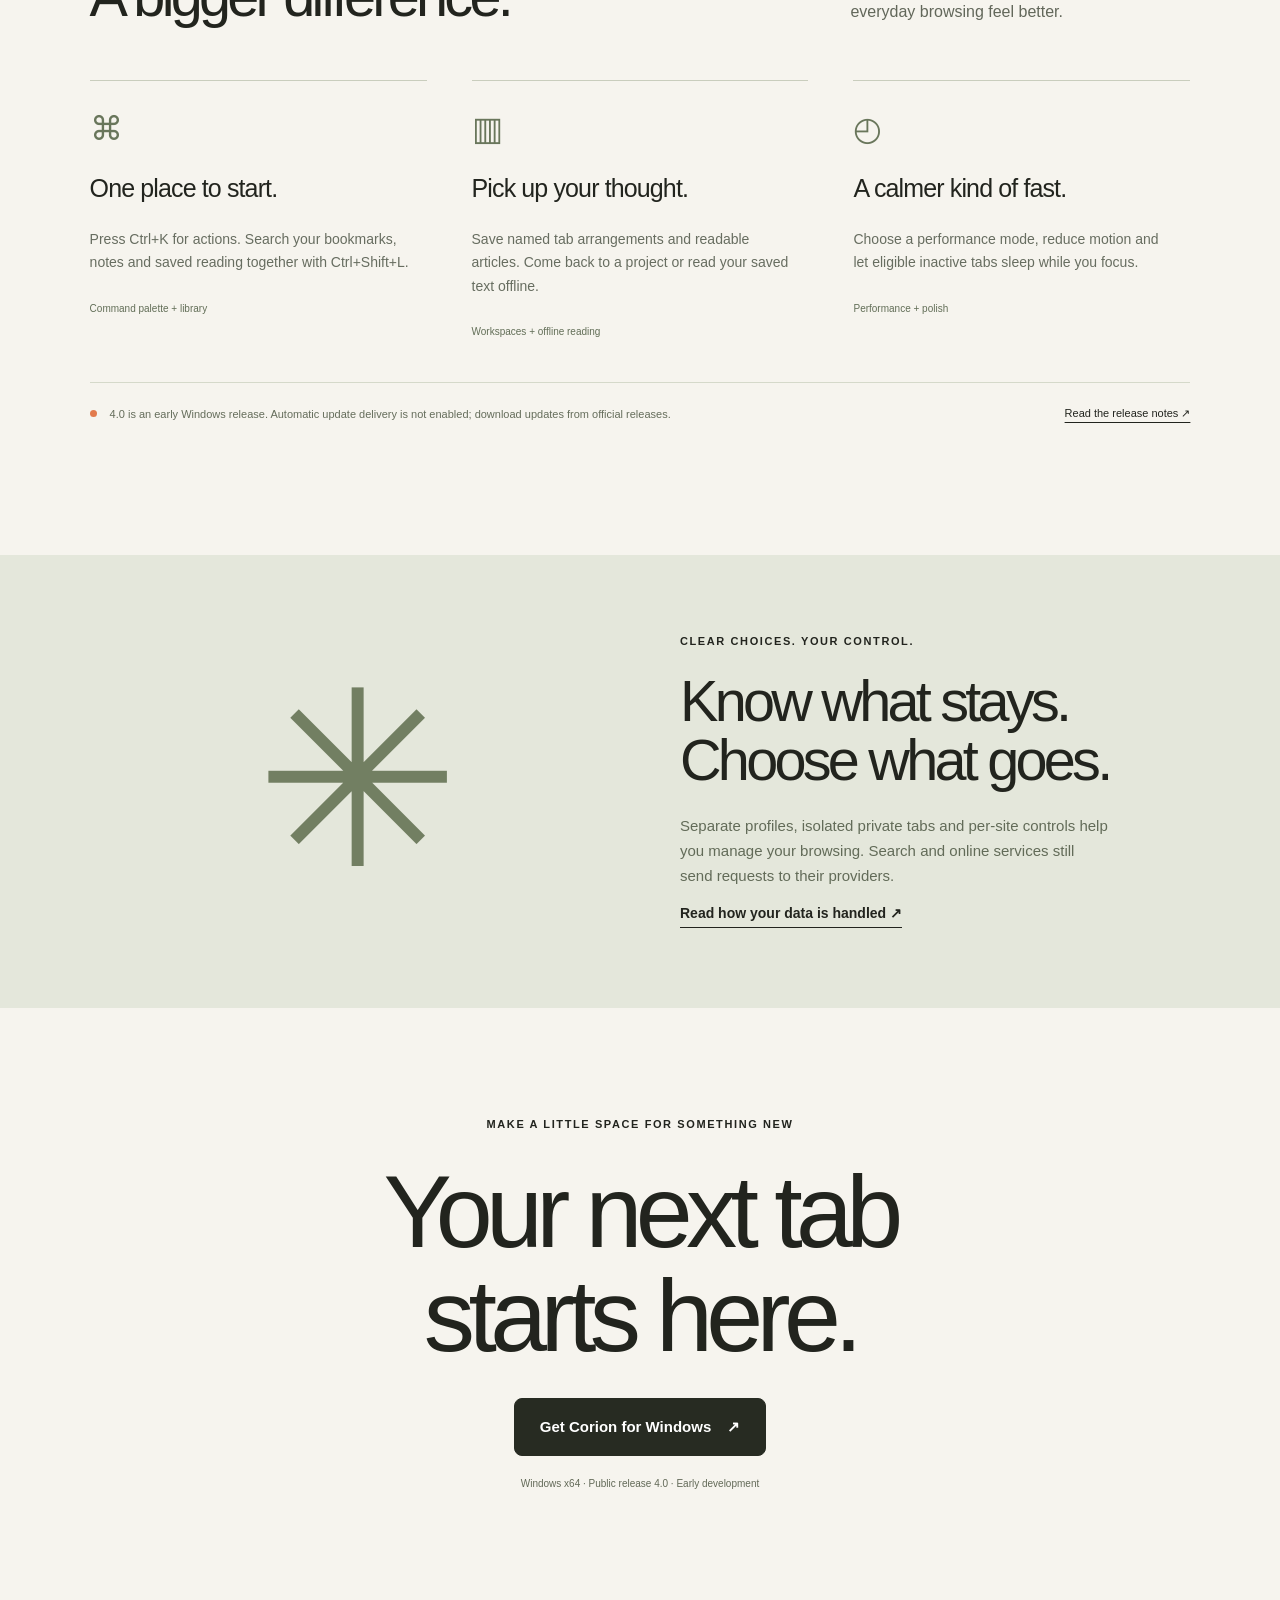
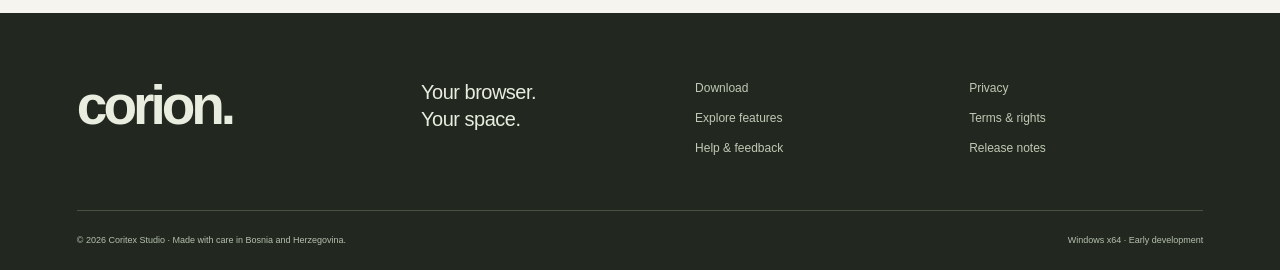
==== commit 4de81129: "Publish Corion 4.0 website and release documentation" ====
--- a/index.html
+++ b/index.html
@@ -1,70 +1,7 @@
-<!doctype html>
-<html lang="en">
-<head>
-  <meta charset="utf-8">
-  <meta name="viewport" content="width=device-width,initial-scale=1">
-  <meta name="description" content="Corion 3.24 Shield Startup Fix. A personal Windows browser by Coritex Studio, with a live homepage editor, split view, study tools and isolated private tabs.">
-  <meta http-equiv="Content-Security-Policy" content="default-src 'self'; script-src 'none'; style-src 'self'; img-src 'self'; media-src 'self' https://github.com https://release-assets.githubusercontent.com; object-src 'none'; base-uri 'none'; form-action 'none'">
-  <meta name="theme-color" content="#191a17">
-  <meta name="robots" content="index,follow,max-image-preview:large">
-  <link rel="canonical" href="https://hithaixo-max.github.io/Corion-Browser/">
-  <link rel="sitemap" type="application/xml" href="sitemap.xml">
-  <meta property="og:type" content="website">
-  <meta property="og:title" content="Corion — 3.24 Shield Startup Fix">
-  <meta property="og:description" content="A personal browser for Windows. Make your homepage your own, keep your research together, and choose how you browse.">
-  <meta property="og:image" content="https://hithaixo-max.github.io/Corion-Browser/assets/corion-banner.png">
-  <meta property="og:url" content="https://hithaixo-max.github.io/Corion-Browser/">
-  <meta property="og:image:alt" content="Corion Browser by Coritex Studio — Your Privacy is our main concern">
-  <meta name="twitter:card" content="summary_large_image">
-  <meta name="twitter:title" content="Corion — a Windows browser you can make your own">
-  <meta name="twitter:description" content="A live homepage editor, split view and study tools. Try the early Windows preview and help shape Corion.">
-  <meta name="twitter:image" content="https://hithaixo-max.github.io/Corion-Browser/assets/corion-banner.png">
-  <meta name="twitter:image:alt" content="Corion Browser by Coritex Studio">
-  <title>Corion — 3.24 Shield Startup Fix for Windows</title>
-  <link rel="icon" href="assets/corion.ico">
-  <link rel="stylesheet" href="styles.css">
-</head>
-<body>
-<a class="skip" href="#main">Skip to content</a>
-<header class="site-header wrap">
-  <a class="brand" href="#" aria-label="Corion home"><svg viewBox="135 116 226 260" aria-hidden="true"><image href="assets/corion-logo.png" width="500" height="500"/></svg><span>Coritex Studio</span></a>
-  <nav aria-label="Main navigation"><a href="#browser">The browser</a><a href="#download">Download</a><a href="https://github.com/hithaixo-max/Corion-Browser#readme">Documentation <span aria-hidden="true">↗</span></a><a href="https://github.com/hithaixo-max/Corion-Browser">GitHub <span aria-hidden="true">↗</span></a></nav>
-</header>
-<main id="main">
-  <section class="intro wrap" aria-labelledby="corion-title">
-    <div class="title-line"><h1 id="corion-title">CORION</h1><p class="release-stamp">3.24<br><span>Shield Startup Fix</span></p></div>
-    <div class="intro-grid">
-      <div><p class="slogan">Your Privacy is our main concern</p><p class="intro-copy">A Windows browser with a homepage you can rearrange, tools for study, and room to keep two pages in sight.</p></div>
-      <div class="intro-download"><a class="button primary" href="https://github.com/hithaixo-max/Corion-Browser/releases/download/v3.24.0/Corion-3.24.0-win-x64-setup.exe">Download for Windows <span aria-hidden="true">↓</span></a><p>Windows 10 (19041+) / 11 · x64 · Early preview</p><p>Free preview download · No Corion account required</p><a class="underlink" href="https://github.com/hithaixo-max/Corion-Browser/blob/main/GET_STARTED.md">Your first ten minutes <span aria-hidden="true">↗</span></a></div>
-    </div>
-    <figure class="main-shot"><img src="assets/homepage.png" width="1600" height="1000" alt="Corion's cave-inspired homepage inside the Windows browser, with tabs, search and homepage shortcuts" fetchpriority="high"><figcaption><span>The Corion workspace.</span><span>Actual browser capture · 3.23 Public Preview</span></figcaption></figure>
-  </section>
-  <section id="browser" class="section wrap" aria-labelledby="browser-heading">
-    <div class="section-intro"><h2 id="browser-heading">Your homepage.<br>Your tabs and tools.</h2><p>Corion brings a configurable homepage and useful desktop tools into a familiar browser shell. Here is what is already in the preview.</p></div>
-    <article class="feature feature-wide">
-      <div class="feature-copy"><span class="index" aria-hidden="true">01</span><h3>Your homepage,<br>down to the clock face.</h3><p>Open Corion Mods and move, resize or restyle the things you use. Put shortcuts in folders, choose clock faces, change toolbar artwork, or add a local image, GIF or supported video background.</p><p>The editor previews the workspace as you change it. Save when it feels right, or Cancel to return to your previous design. Named presets keep different looks close by.</p></div>
-      <figure><img src="assets/mods-editor.png" width="1600" height="1000" loading="lazy" alt="The live Corion Mods editor with homepage appearance and layout controls"><figcaption>Corion Mods · live layout and appearance editor</figcaption></figure>
-    </article>
-    <div class="feature-pair">
-      <article class="feature"><figure><img src="assets/split-view.png" width="1600" height="1000" loading="lazy" alt="Two pages open alongside one another in Corion split view"><figcaption>Split view · keep two pages in sight</figcaption></figure><div class="feature-copy"><span class="index" aria-hidden="true">02</span><h3>Keep the source beside the work.</h3><p>Use split view and website side panels, choose horizontal or vertical tabs, and return to saved study sessions. Page-linked notes and research sources help you pick up where you left off.</p><p>Native reminders and a standard/scientific calculator are close at hand. Supported videos can move into a resizable floating window while you keep browsing.</p></div></article>
-      <article class="feature"><figure><img src="assets/private-tab.png" width="1600" height="1000" loading="lazy" alt="Corion's distinct private-tab homepage and private browsing notice"><figcaption>Private tabs · a separate temporary session</figcaption></figure><div class="feature-copy"><span class="index" aria-hidden="true">03</span><h3>Know which space you are in.</h3><p>Normal profiles keep their own accounts and saved sign-ins. Private tabs use isolated temporary sessions; your normal-profile saved logins do not load there.</p><p>Corion Shield has per-site Hunting and Relaxing controls. Website permissions and history controls live in Settings. Private browsing does not make you anonymous, and blocking cannot catch everything.</p><a class="underlink" href="https://github.com/hithaixo-max/Corion-Browser/blob/main/PRIVACY.md">Read the privacy notes <span aria-hidden="true">↗</span></a></div></article>
-    </div>
-  </section>
-  <section class="section film-section wrap" aria-labelledby="film-heading">
-    <div class="section-intro"><h2 id="film-heading">See it in use.</h2><p>A short look at Corion’s workspace, customization and browsing tools. Playback loads the video from our GitHub release.</p></div>
-    <video controls preload="none" poster="assets/homepage.png" aria-label="Corion product trailer recorded in 3.23"><source src="https://github.com/hithaixo-max/Corion-Browser/releases/download/v3.23.0/Corion-3.23-trailer-v2.mp4" type="video/mp4">Your browser cannot play this video. Use the trailer download link below.</video>
-    <p class="film-caption"><span>Real-app footage recorded in 3.23</span><a class="underlink" href="https://github.com/hithaixo-max/Corion-Browser/releases/download/v3.23.0/Corion-3.23-trailer-v2.mp4">Download the trailer <span aria-hidden="true">↓</span></a></p>
-  </section>
-  <section id="download" class="section wrap download-section" aria-labelledby="download-heading">
-    <div><h2 id="download-heading">Try the public preview.</h2><p>3.24 is an early Windows release. Expect bugs, compatibility gaps and changes as the project develops. Read the known limits before making it part of your daily routine.</p><p>This installer includes the Shield startup correction and refreshed bundled lists. Live ad-blocking acceptance remains unverified; no blocker catches every ad or tracker.</p><dl class="requirements"><div><dt>System</dt><dd>Windows 10 build 19041+ or Windows 11, x64</dd></div><div><dt>Runtime</dt><dd>.NET 8 Desktop + Visual C++ x64<br><span>Setup handles missing prerequisites.</span></dd></div><div><dt>Updates</dt><dd>Download and run the newer installer.</dd></div></dl></div>
-    <div class="download-list"><a class="download-item" href="https://github.com/hithaixo-max/Corion-Browser/releases/download/v3.24.0/Corion-3.24.0-win-x64-setup.exe"><span><strong>Windows installer</strong><small>Corion 3.24.0 · EXE · x64</small></span><span aria-hidden="true">↓</span></a><a class="download-item" href="https://github.com/hithaixo-max/Corion-Browser/releases/download/v3.24.0/Corion-3.24.0-troubleshooter.zip"><span><strong>Troubleshooter / debugger</strong><small>Separate diagnostic toolkit · ZIP</small></span><span aria-hidden="true">↓</span></a><div class="download-notes"><a href="https://github.com/hithaixo-max/Corion-Browser/releases/download/v3.24.0/Corion-3.24.0-win-x64-setup.exe.sha256">Installer SHA-256</a><a href="https://github.com/hithaixo-max/Corion-Browser/releases/download/v3.24.0/SHA256SUMS.txt">All checksums</a><a href="https://github.com/hithaixo-max/Corion-Browser/releases/tag/v3.24.0">Release notes</a></div><p class="small">Close Corion before upgrading. Setup keeps profiles and settings. <a class="underlink" href="https://github.com/hithaixo-max/Corion-Browser/blob/main/INSTALLATION.md">Installation guide <span aria-hidden="true">↗</span></a></p></div>
-  </section>
-  <section class="section wrap support-section" aria-labelledby="limits-heading">
-    <div><h2 id="limits-heading">Before you settle in.</h2><p>We want the limits to be as easy to find as the features.</p><a class="underlink" href="https://github.com/hithaixo-max/Corion-Browser/blob/main/TROUBLESHOOTING.md">Troubleshooting guide <span aria-hidden="true">↗</span></a></div>
-    <div class="questions"><details open><summary>Website, Spotify and video compatibility</summary><p>Not every website or extension works. Licensed codecs and DRM needed for full Spotify playback are unavailable in the shipped CEF engine. Settings offers an explicit Microsoft Edge fallback, which uses its own account session. Protected content can also prevent floating video capture.</p></details><details><summary>Floating video and reminders</summary><p>Floating video uses the original playback source. That media still decodes and supplies audio; hiding its source picture does not remove that cost. Some capture paths keep the source visible. Reminder alerts run while Corion is open, and missed items are checked when you return.</p></details><details><summary>Known Windows issue</summary><p>The taskbar Jump List has a known unresolved bug. Use Corion’s own tabs, menus and shortcuts if Windows does not show the expected taskbar items.</p></details><details><summary>Privacy and this public repository</summary><p>The browser source repository is private. This public repository holds the product site, documentation, releases and feedback. The site has no analytics script or external fonts. GitHub hosts it; playing the trailer contacts GitHub’s release service. See the privacy notes for browser data and optional online features.</p></details></div>
-  </section>
-  <section class="feedback wrap" aria-labelledby="feedback-heading"><div><h2 id="feedback-heading">Help shape Corion.</h2><p>Try arranging a homepage or studying with two sources for ten minutes. Tell us one useful detail and one thing that got in your way. Keep your usual browser available while you explore the preview.</p><p><a class="underlink" href="https://github.com/hithaixo-max/Corion-Browser/blob/main/EARLY_TESTERS.md">How to take part</a> · <a class="underlink" href="https://github.com/hithaixo-max/Corion-Browser/issues/new?template=bug_report.yml">Report a bug</a></p></div><a class="button" href="https://github.com/hithaixo-max/Corion-Browser/issues/new?template=first_impressions.yml">Send first impressions <span aria-hidden="true">↗</span></a></section>
-</main>
-<footer class="wrap"><div><strong>CORION</strong><p>A browser by Coritex Studio.</p></div><div class="footer-links"><a href="https://github.com/hithaixo-max/Corion-Browser#readme">Documentation</a><a href="https://github.com/hithaixo-max/Corion-Browser/blob/main/PRIVACY.md">Privacy</a><a href="https://github.com/hithaixo-max/Corion-Browser/blob/main/PRESS_KIT.md">Press kit</a><a href="ASSET_CREDITS.md">Asset credits</a><a href="LICENSE.txt">Rights notice</a></div><p class="copyright">© 2026 Coritex Studio. Original Corion branding and new original content reserved.<br>Third-party and legacy material retain their existing permissions.</p></footer>
-</body>
-</html>
+<!doctype html><html lang="en"><head><meta charset="utf-8"><meta name="viewport" content="width=device-width,initial-scale=1"><meta name="description" content="Corion 4.0 for Windows: a personal browser with workspaces, offline reading, research tools and a customizable homepage."><meta name="theme-color" content="#f6f4ee"><meta http-equiv="Content-Security-Policy" content="default-src 'self'; script-src 'self'; style-src 'self'; img-src 'self'; object-src 'none'; base-uri 'none'; form-action 'none'"><title>A browser with room for you · Corion Browser</title><link rel="canonical" href="https://hithaixo-max.github.io/Corion-Browser/"><meta property="og:title" content="A browser with room for you · Corion Browser"><meta property="og:description" content="Corion 4.0 for Windows: a personal browser with workspaces, offline reading, research tools and a customizable homepage."><meta property="og:image" content="https://hithaixo-max.github.io/Corion-Browser/assets/homepage.webp"><link rel="icon" href="assets/favicon.ico"><link rel="stylesheet" href="style.css"><script src="site.js" defer></script></head><body><a class="skip" href="#main">Skip to content</a><header class="site-header"><a class="brand" href="index.html" aria-label="Corion home"><svg viewBox="135 116 226 260" aria-hidden="true"><image href="assets/logo.png" width="500" height="500"/></svg><span>corion<span class="brand-dot">.</span></span></a><button class="menu-toggle" aria-label="Open navigation" aria-expanded="false" aria-controls="nav-links">Menu <span aria-hidden="true">＋</span></button><nav id="nav-links" aria-label="Main navigation"><a href="features.html">Features</a><a href="releases.html">What's new <span class="tiny-pill">4.0</span></a><a href="support.html">Support</a></nav><a class="button small header-download" href="download.html">Get Corion <span aria-hidden="true">↗</span></a></header><main id="main"><section class="hero"><div class="eyebrow"><span class="status-dot"></span> A LITTLE DIFFERENT. ENTIRELY YOURS.</div><h1>A browser with<br>room for <em>you.</em></h1><p class="hero-description">Make a space for your ideas, your research,<br class="desktop-break"> and everything you love about the web.</p><div class="hero-actions"><a class="button download-link" href="https://github.com/hithaixo-max/Corion-Browser/releases/download/v4.0.0/Corion-4.0.0-win-x64-setup.exe"><svg width="19" height="19" viewBox="0 0 20 20" aria-hidden="true"><path fill="currentColor" d="M1 3l8-1v7H1zm10-1l8-1v8h-8zM1 11h8v7l-8-1zm10 0h8v8l-8-1z"/></svg> Download for Windows <span aria-hidden="true">↓</span></a><a class="text-link" href="releases.html">See what’s new in 4.0 <span aria-hidden="true">↗</span></a></div><p class="download-note">Public release 4.0 · Windows x64 · Free download</p><div class="hero-orbit orbit-one" aria-hidden="true"></div><div class="hero-orbit orbit-two" aria-hidden="true"></div></section>
+<section class="product-stage" aria-label="Explore the browser"><div class="stage-heading"><span>YOUR NEXT FAVORITE PLACE ON THE INTERNET</span><span>01 / THE EVERYDAY VIEW</span></div><div class="screenshot-frame" id="shot-panel" role="tabpanel" aria-labelledby="tab-home" aria-describedby="shot-caption" tabindex="0"><img id="browser-shot" src="assets/homepage.webp" width="1600" height="900" alt="Corion's customizable homepage with a cave-art background, search and quick links" fetchpriority="high"></div><div class="preview-tabs" role="tablist" aria-label="Browser screenshots"><button role="tab" id="tab-home" aria-selected="true" aria-controls="shot-panel" data-shot="homepage" data-alt="Corion customizable homepage with search, quick links and a clock">Your home</button><button role="tab" id="tab-split" aria-selected="false" aria-controls="shot-panel" tabindex="-1" data-shot="split-view" data-alt="Corion displaying two websites together in split view">Split view</button><button role="tab" id="tab-mods" aria-selected="false" aria-controls="shot-panel" tabindex="-1" data-shot="mods-editor" data-alt="Corion Mods controls for homepage appearance">Make it yours</button><button role="tab" id="tab-private" aria-selected="false" aria-controls="shot-panel" tabindex="-1" data-shot="private-tab" data-alt="Corion isolated private browsing tab">Private space</button></div><p class="image-caption" id="shot-caption">Actual Corion product screenshots. Appearance varies with your settings.</p></section>
+<section class="intro section-pad"><span class="eyebrow">LESS FRICTION. MORE FLOW.</span><h2>The web has enough noise.<br>Your browser can feel simpler.</h2><div class="intro-row"><p>Corion brings your everyday tools together, with a homepage you can make your own and room to keep your work in view.</p><a class="text-link" href="features.html">Find your flow <span aria-hidden="true">↗</span></a></div></section>
+<section class="feature-stories"><article class="story story-peach"><div><span class="index">01 / MAKE YOURSELF AT HOME</span><h2>A fresh tab.<br>A familiar feeling.</h2><p>Choose a background. Move the clock. Keep your favorite places close. Corion Mods gives your daily starting point a personal touch.</p><a class="text-link" href="features.html#personal">Explore customization ↗</a></div><div class="home-detail"><span>GOOD MORNING, EXPLORER</span><strong>09:41</strong><div class="mini-search">⌕ <span>Where to next?</span></div><div class="mini-shortcuts"><span>Read</span><span>Create</span><span>Explore</span></div><small>Illustration of a personalized new tab</small></div></article><article class="story story-dark"><div><span class="index">02 / KEEP THE BIGGER PICTURE</span><h2>Two sides.<br>One train of thought.</h2><p>Keep a reference beside your work with split view. Capture page notes, connect research, and return to what matters.</p><a class="text-link" href="features.html#research">Meet your study tools ↗</a></div><img src="assets/split-view.webp" alt="Two websites side by side in Corion split view" loading="lazy" width="1600" height="900"></article></section>
+<section class="next section-pad"><div class="next-heading"><div><span class="eyebrow">NEW IN 4.0</span><h2>Small details.<br>A bigger difference.</h2></div><p>A new chapter focused on finding things faster, keeping your workspace together and making everyday browsing feel better.</p></div><div class="next-grid"><article><span class="feature-icon" aria-hidden="true">⌘</span><h3>One place to start.</h3><p>Press Ctrl+K for actions. Search your bookmarks, notes and saved reading together with Ctrl+Shift+L.</p><span class="feature-tag">Command palette + library</span></article><article><span class="feature-icon" aria-hidden="true">▥</span><h3>Pick up your thought.</h3><p>Save named tab arrangements and readable articles. Come back to a project or read your saved text offline.</p><span class="feature-tag">Workspaces + offline reading</span></article><article><span class="feature-icon" aria-hidden="true">◴</span><h3>A calmer kind of fast.</h3><p>Choose a performance mode, reduce motion and let eligible inactive tabs sleep while you focus.</p><span class="feature-tag">Performance + polish</span></article></div><div class="preview-note"><span class="status-dot"></span><p>4.0 is an early Windows release. Automatic update delivery is not enabled; download updates from official releases.</p><a href="releases.html">Read the release notes ↗</a></div></section>
+<section class="privacy-band"><div class="privacy-symbol" aria-hidden="true">✳</div><div><span class="eyebrow">CLEAR CHOICES. YOUR CONTROL.</span><h2>Know what stays.<br>Choose what goes.</h2><p>Separate profiles, isolated private tabs and per-site controls help you manage your browsing. Search and online services still send requests to their providers.</p><a class="text-link" href="privacy.html">Read how your data is handled ↗</a></div></section>
+<section class="closing section-pad"><span class="eyebrow">MAKE A LITTLE SPACE FOR SOMETHING NEW</span><h2>Your next tab<br>starts here.</h2><a class="button" href="download.html">Get Corion for Windows <span aria-hidden="true">↗</span></a><p>Windows x64 · Public release 4.0 · Early development</p></section></main><footer><div class="footer-top"><a class="wordmark" href="index.html">corion.</a><p>Your browser.<br>Your space.</p><div><a href="download.html">Download</a><a href="features.html">Explore features</a><a href="support.html">Help & feedback</a></div><div><a href="privacy.html">Privacy</a><a href="terms.html">Terms & rights</a><a href="releases.html">Release notes</a></div></div><div class="footer-bottom"><span>© 2026 Coritex Studio · Made with care in Bosnia and Herzegovina.</span><span>Windows x64 · Early development</span></div></footer></body></html>
--- a/style.css
+++ b/style.css
@@ -0,0 +1,235 @@
+*{box-sizing:border-box}
+html{scroll-behavior:smooth;scroll-padding-top:100px}
+body{margin:0;background:#f6f4ee;color:#22241e;font-family:Arial,Helvetica,sans-serif;-webkit-font-smoothing:antialiased}
+a{color:inherit;text-underline-offset:5px}
+button{font:inherit}
+button,a{-webkit-tap-highlight-color:transparent}
+a:focus-visible,button:focus-visible,summary:focus-visible,#shot-panel:focus-visible{outline:3px solid #bd4425;outline-offset:6px}
+p{line-height:1.65}
+h1,h2,h3,p{margin-top:0}
+h1,h2{font-weight:500;letter-spacing:-.065em;line-height:1.02}
+h1{font-size:clamp(60px,8.5vw,126px)}
+h2{font-size:clamp(40px,4.5vw,66px)}
+h3{letter-spacing:-.035em;font-size:25px;font-weight:500}
+img{max-width:100%;display:block;height:auto}
+button{cursor:pointer}
+.skip{position:fixed;top:-70px;left:15px;padding:16px;background:#222;color:white;z-index:100}
+.skip:focus{top:12px}
+.site-header{height:100px;max-width:1440px;margin:auto;padding:0 60px;display:flex;align-items:center;gap:50px;border-bottom:1px solid #dcdcd1;position:relative;z-index:20}
+.brand{display:flex;align-items:center;gap:9px;text-decoration:none;font-size:31px;font-weight:700;letter-spacing:-2px;margin-right:auto}
+.brand svg{width:31px;height:37px}
+.brand-dot{font-size:12px;vertical-align:super;letter-spacing:0;margin-left:4px}
+nav{display:flex;align-items:center;gap:34px}
+nav a{text-decoration:none;font-size:14px}
+.tiny-pill{font-size:10px;background:#e2e6d8;border-radius:5px;padding:4px 6px;margin-left:4px}
+.button{background:#272b22;color:#fff;border:1px solid #272b22;padding:19px 25px;border-radius:8px;display:inline-flex;align-items:center;gap:16px;text-decoration:none;font-size:15px;font-weight:600;line-height:1.2;transition:background .15s}
+.button:hover{background:#414b35}
+.button.small{font-size:13px;padding:14px 20px}
+.text-link{font-size:14px;font-weight:600;text-decoration:none;border-bottom:1px solid currentColor;padding-bottom:6px;display:inline-block}
+.menu-toggle{display:none}
+.hero{padding:76px 30px 72px;text-align:center;position:relative;overflow:hidden}
+.eyebrow{font-size:11px;letter-spacing:1.6px;font-weight:600;display:block}
+.status-dot{display:inline-block;width:7px;height:7px;border-radius:50%;background:#e27a4c;margin-right:8px;vertical-align:1px}
+.hero h1{margin:28px 0 24px;position:relative;z-index:1}
+.hero em{font-family:Georgia,serif;font-weight:400;color:#a34e35;letter-spacing:-.075em}
+.hero-description{font-size:18px;color:#65675c;line-height:1.6;margin-bottom:28px}
+.hero-actions{display:flex;justify-content:center;align-items:center;gap:30px}
+.download-note{font-size:11px;color:#6b6e60;margin-top:16px;margin-bottom:0}
+.hero-orbit{position:absolute;border:1px solid #d8d9cc;width:175px;height:175px;border-radius:50%;z-index:0}
+.orbit-one{left:-100px;top:130px}
+.orbit-two{right:-96px;bottom:35px;width:210px;height:210px}
+.product-stage{margin:0 5%;padding:26px 38px 14px;border-radius:18px;background:#e9ebdf;border:1px solid #dde1d1;max-width:1320px;position:relative}
+.stage-heading{display:flex;justify-content:space-between;font-size:9px;letter-spacing:1.3px;color:#626a54;padding-bottom:19px}
+.screenshot-frame{border-radius:10px;overflow:hidden;box-shadow:0 22px 50px #25321822;border:1px solid #57604c;background:#151515;aspect-ratio:16/9}
+.screenshot-frame img{width:100%;height:100%;object-fit:contain}
+.preview-tabs{display:flex;justify-content:center;gap:8px;margin:25px auto 12px}
+.preview-tabs button{border:0;background:none;padding:11px 22px;border-radius:30px;color:#50594a;font-size:12px}
+.preview-tabs button[aria-selected=true]{background:#293122;color:white}
+.image-caption{font-size:10px;text-align:center;color:#545f49;margin-bottom:8px}
+.section-pad{padding:110px 7%}
+.intro .eyebrow{margin-bottom:30px}
+.intro h2{max-width:950px}
+.intro-row{display:flex;align-items:center;justify-content:space-between;margin-top:30px;gap:40px}
+.intro-row p{max-width:490px;font-size:17px;color:#67695e;margin:0}
+.intro-row a{flex-shrink:0}
+.feature-stories{margin:0 5%;display:grid;gap:22px}
+.story{border-radius:14px;display:grid;grid-template-columns:1fr 1fr;align-items:center;gap:65px;padding:65px;overflow:hidden}
+.story-peach{background:#ead5c5}
+.index{font-size:10px;letter-spacing:1.2px;display:block;margin-bottom:27px}
+.story h2{font-size:clamp(38px,4vw,58px);margin-bottom:23px}
+.story p{font-size:15px;max-width:370px;color:#61564c}
+.story a{margin-top:15px}
+.home-detail{min-height:315px;display:flex;align-items:center;justify-content:center;flex-direction:column;color:#493e30;background:#e5c7aa;border-radius:160px 160px 12px 12px;border:1px solid #b7987c;padding:30px}
+.home-detail>span{font-size:8px;letter-spacing:2px}
+.home-detail strong{font-size:80px;font-weight:400;letter-spacing:-6px;margin:17px 0}
+.mini-search{display:flex;gap:15px;border:1px solid #baa18c;border-radius:30px;width:85%;font-size:12px;padding:13px 18px;background:#efdac6}
+.mini-shortcuts{display:flex;gap:9px;margin:20px 0}
+.mini-shortcuts span{background:#d6b89b;border-radius:5px;font-size:10px;padding:10px 16px}
+.home-detail small{font-size:8px;color:#584637}
+.story-dark{background:#272e28;color:#f3f2e9}
+.story-dark p{color:#b8c1b8}
+.story-dark .index{color:#c4cdb9}
+.story-dark img{max-width:none;width:145%;border-radius:8px;box-shadow:0 15px 35px #0005}
+.next-heading{display:flex;align-items:flex-end;gap:70px;justify-content:space-between;margin-bottom:55px}
+.next-heading h2{margin:25px 0 0}
+.next-heading>p{max-width:340px;margin:0;color:#62675a;font-size:16px}
+.next-grid{display:grid;grid-template-columns:repeat(3,1fr);gap:45px}
+.next-grid article{border-top:1px solid #c9cdbd;padding-top:28px}
+.feature-icon{font-size:33px;color:#69765b;display:block;margin-bottom:26px}
+.next-grid p{font-size:14px;color:#676d60;max-width:320px}
+.feature-tag{font-size:10px;color:#626e57;display:block;margin-top:28px}
+.preview-note{display:flex;align-items:center;gap:5px;padding:22px 0;border-top:1px solid #d5d9ca;margin-top:45px}
+.preview-note p{font-size:11px;color:#656d5b;margin:0}
+.preview-note a{margin-left:auto;font-size:11px}
+.privacy-band{background:#e4e7db;display:grid;grid-template-columns:1fr 1fr;padding:80px 9%;align-items:center;gap:80px}
+.privacy-symbol{font-size:245px;text-align:center;font-weight:100;color:#727f62;line-height:1}
+.privacy-band h2{margin:25px 0}
+.privacy-band p{font-size:15px;color:#626b58;max-width:430px}
+.closing{text-align:center}
+.closing h2{font-size:clamp(60px,8vw,110px);margin:30px 0}
+.closing p{font-size:10px;color:#626957;margin-top:20px}
+footer{background:#22281f;color:#e8eddf;padding:60px 6% 25px}
+.footer-top{display:grid;grid-template-columns:1.3fr 1fr 1fr 1fr;gap:40px;padding-bottom:55px}
+.wordmark{font-size:55px;font-weight:700;letter-spacing:-4px;text-decoration:none}
+.footer-top p{font-size:20px;letter-spacing:-.5px;line-height:1.35;margin:6px 0}
+.footer-top>div{display:flex;flex-direction:column;gap:16px;padding-top:8px}
+.footer-top>div a{text-decoration:none;font-size:12px;color:#bfc9b5}
+.footer-bottom{display:flex;justify-content:space-between;font-size:9px;color:#b6bfae;padding-top:24px;border-top:1px solid #4a5143;gap:20px}
+.article-wrap{max-width:980px;margin:0 auto;padding:55px 35px 100px}
+.back-link{font-size:12px;display:block;margin-bottom:45px;text-decoration:none}
+.article-wrap>.eyebrow{margin-bottom:25px}
+.article-wrap h1{font-size:clamp(48px,7vw,86px);max-width:850px;margin-bottom:25px}
+.lead{font-size:21px;color:#6a6e61;margin-bottom:45px}
+.article-wrap h2{font-size:36px;letter-spacing:-1.5px;margin-top:42px;margin-bottom:18px}
+.article-wrap h3{margin-top:30px;font-size:22px}
+.article-wrap p,.article-wrap li{color:#525c4c;font-size:16px;line-height:1.8}
+.article-wrap li{margin-bottom:12px}
+.article-section{padding:35px 0;border-top:1px solid #d5d9ca;scroll-margin-top:25px}
+.article-image{border-radius:10px;border:1px solid #c1c6b7;margin:28px 0}
+.feature-list>div{display:grid;grid-template-columns:180px 1fr;gap:25px;padding:22px 0;border-bottom:1px solid #d8dccf}
+.feature-list dt{font-size:17px}
+.feature-list dd{margin:0;color:#616b59;line-height:1.6}
+.download-box,.callout{padding:35px;background:#e5e9dc;border-radius:12px;margin:35px 0}
+.download-box h2{margin-top:23px}
+.download-box .fine-print{font-size:12px;max-width:600px;margin-top:24px}
+.download-box>a:last-child{font-size:13px}
+.steps{padding-left:24px}
+.updated{font-size:12px!important;color:#70796a!important}
+.release{padding:35px 0;border-top:1px solid #c9d0bc}
+.release h2{margin-top:22px}
+details{border-bottom:1px solid #d2d7c9;padding:23px 0}
+summary{font-size:18px;cursor:pointer;line-height:1.5}
+details p{padding-top:18px;margin-bottom:0}
+
+@media(min-width:1450px){.product-stage{margin-left:auto;margin-right:auto}
+.section-pad,.feature-stories,.privacy-band{max-width:1440px;margin-left:auto;margin-right:auto}
+.privacy-band{border-radius:14px}
+.site-header{padding-left:85px;padding-right:85px}
+}
+
+@media(max-width:900px){.site-header{padding:0 30px;height:85px;gap:25px}
+nav{gap:18px}
+.hero{padding-top:60px}
+.story{padding:40px;gap:30px}
+.next-grid{gap:25px}
+.privacy-band{gap:35px;padding:65px 7%}
+.privacy-symbol{font-size:190px}
+.footer-top{gap:25px}
+.stage-heading{font-size:8px}
+.preview-tabs button{padding:10px 15px}
+.section-pad{padding:80px 7%}
+}
+
+@media(max-width:640px){.site-header{height:76px;padding:0 22px;gap:16px}
+.brand{font-size:29px}
+.brand svg{width:27px}
+.header-download{display:none}
+.menu-toggle{display:flex;align-items:center;gap:17px;background:none;border:1px solid #c5c9b9;border-radius:6px;padding:9px 12px;font-size:12px}
+.menu-toggle span{font-size:19px}
+nav{display:none;position:absolute;top:75px;left:0;right:0;background:#f6f4ee;border-bottom:1px solid #c8cebb;padding:25px;gap:25px;box-shadow:0 10px 15px #2221}
+.nav-open nav{display:flex;flex-direction:column;align-items:flex-start}
+.hero{padding:49px 20px 48px}
+.hero .eyebrow{font-size:8px;letter-spacing:1.3px}
+.hero h1{font-size:66px;margin:24px -5px;letter-spacing:-4.4px}
+.hero-description{font-size:15px;margin-bottom:25px}
+.hero-actions{flex-direction:column;gap:22px}
+.hero-actions .text-link{font-size:12px}
+.download-note{font-size:9px;margin-top:20px}
+.hero-orbit{opacity:.5}
+.orbit-one{left:-155px}
+.orbit-two{right:-180px}
+.product-stage{margin:0 13px;padding:15px 11px 10px;border-radius:10px}
+.stage-heading{font-size:6px;letter-spacing:.7px;padding-bottom:12px}
+.stage-heading span:last-child{display:none}
+.screenshot-frame{border-radius:5px}
+.preview-tabs{gap:0;margin:14px 0 10px}
+.preview-tabs button{font-size:9px;padding:10px 11px}
+.image-caption{font-size:7px;line-height:1.5}
+.section-pad{padding:65px 25px}
+.intro .eyebrow{font-size:9px;margin-bottom:23px}
+.intro h2{font-size:38px}
+.intro-row{display:block;margin-top:23px}
+.intro-row p{font-size:14px;margin-bottom:25px}
+.text-link{font-size:12px}
+.feature-stories{margin:0 13px;gap:15px}
+.story{display:flex;flex-direction:column;padding:32px 25px;gap:30px;align-items:stretch}
+.index{font-size:8px;margin-bottom:23px}
+.story h2{font-size:42px}
+.story p{font-size:14px}
+.story a{margin-top:5px}
+.home-detail{min-height:285px;border-radius:140px 140px 10px 10px}
+.home-detail strong{font-size:70px}
+.story-dark img{width:120%;max-width:none;align-self:flex-start}
+.next-heading{display:block;margin-bottom:38px}
+.next-heading h2{font-size:42px;margin:22px 0}
+.next-heading>p{font-size:14px}
+.next-grid{display:block}
+.next-grid article{padding:24px 0 30px}
+.feature-icon{margin-bottom:20px;font-size:27px}
+.next-grid h3{font-size:23px}
+.next-grid p{max-width:none}
+.feature-tag{margin-top:20px}
+.preview-note{align-items:flex-start;flex-wrap:wrap;margin-top:5px;padding-bottom:0;gap:6px}
+.preview-note .status-dot{flex-shrink:0;margin-top:5px}
+.preview-note p{font-size:10px;flex:1}
+.preview-note a{margin:10px 0 0 21px;font-size:10px}
+.privacy-band{display:flex;flex-direction:column;gap:25px;padding:40px 26px 55px}
+.privacy-symbol{font-size:150px}
+.privacy-band .eyebrow{font-size:9px}
+.privacy-band h2{font-size:42px}
+.privacy-band p{font-size:14px}
+.closing h2{font-size:67px}
+.closing .eyebrow{font-size:8px}
+.closing .button{font-size:13px}
+.closing p{font-size:9px}
+footer{padding:40px 25px 25px}
+.footer-top{grid-template-columns:1fr 1fr;gap:35px;padding-bottom:35px}
+.wordmark{font-size:44px}
+.footer-top p{font-size:17px}
+.footer-bottom{flex-direction:column;font-size:8px;gap:12px;line-height:1.6}
+.article-wrap{padding:35px 25px 65px}
+.article-wrap h1{font-size:52px}
+.article-wrap h2{font-size:31px}
+.article-wrap p,.article-wrap li{font-size:14px}
+.lead{font-size:18px!important}
+.download-box,.callout{padding:25px 22px}
+.feature-list>div{display:block;padding:20px 0}
+.feature-list dt{margin-bottom:10px}
+.feature-list dd{font-size:14px}
+summary{font-size:16px}
+}
+
+@media(prefers-reduced-motion:reduce){html{scroll-behavior:auto}
+*,*::before,*::after{transition:none!important;animation:none!important}
+}
+
+@media(forced-colors:active){.button,.preview-tabs button[aria-selected=true]{border:1px solid ButtonText}
+.status-dot{background:CanvasText}
+.screenshot-frame{border:1px solid CanvasText}
+.brand svg{forced-color-adjust:none}
+}
+
+
+
+
+nav a[aria-current="page"]{text-decoration:underline;text-underline-offset:6px}
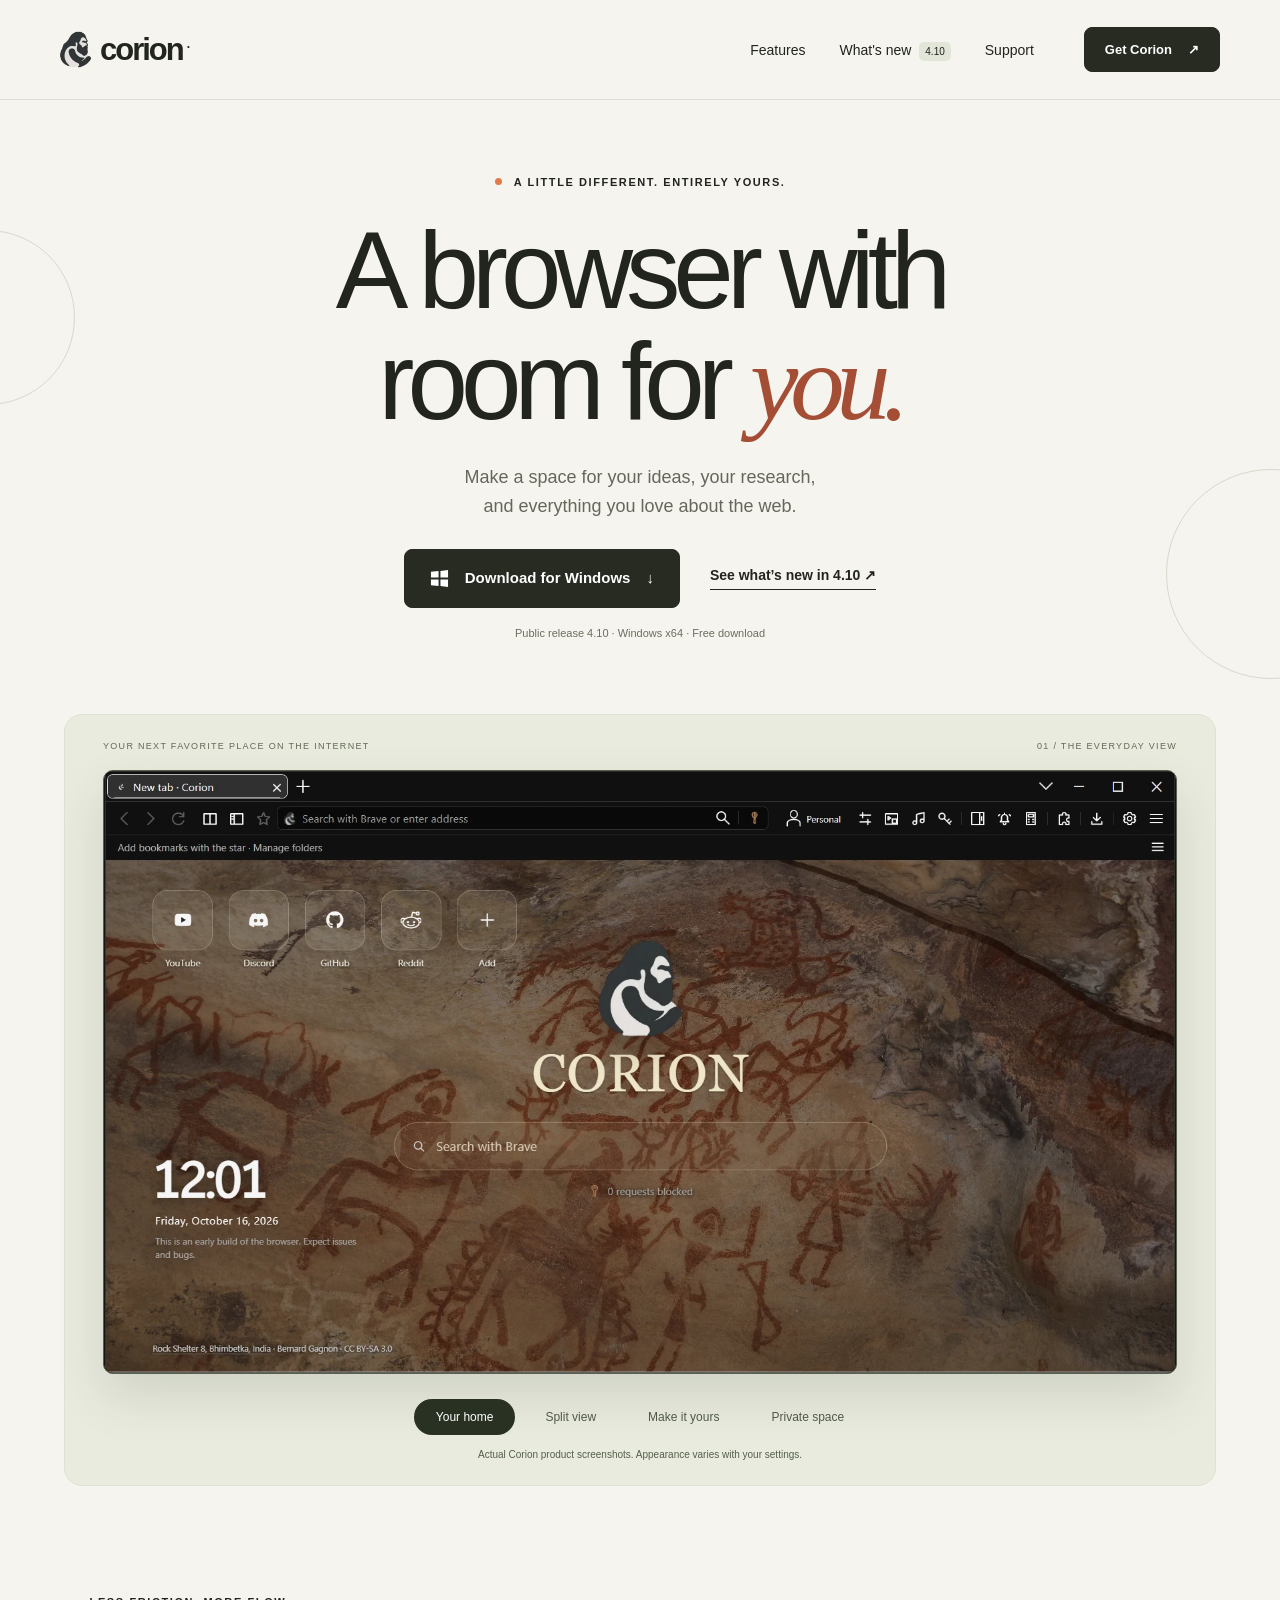
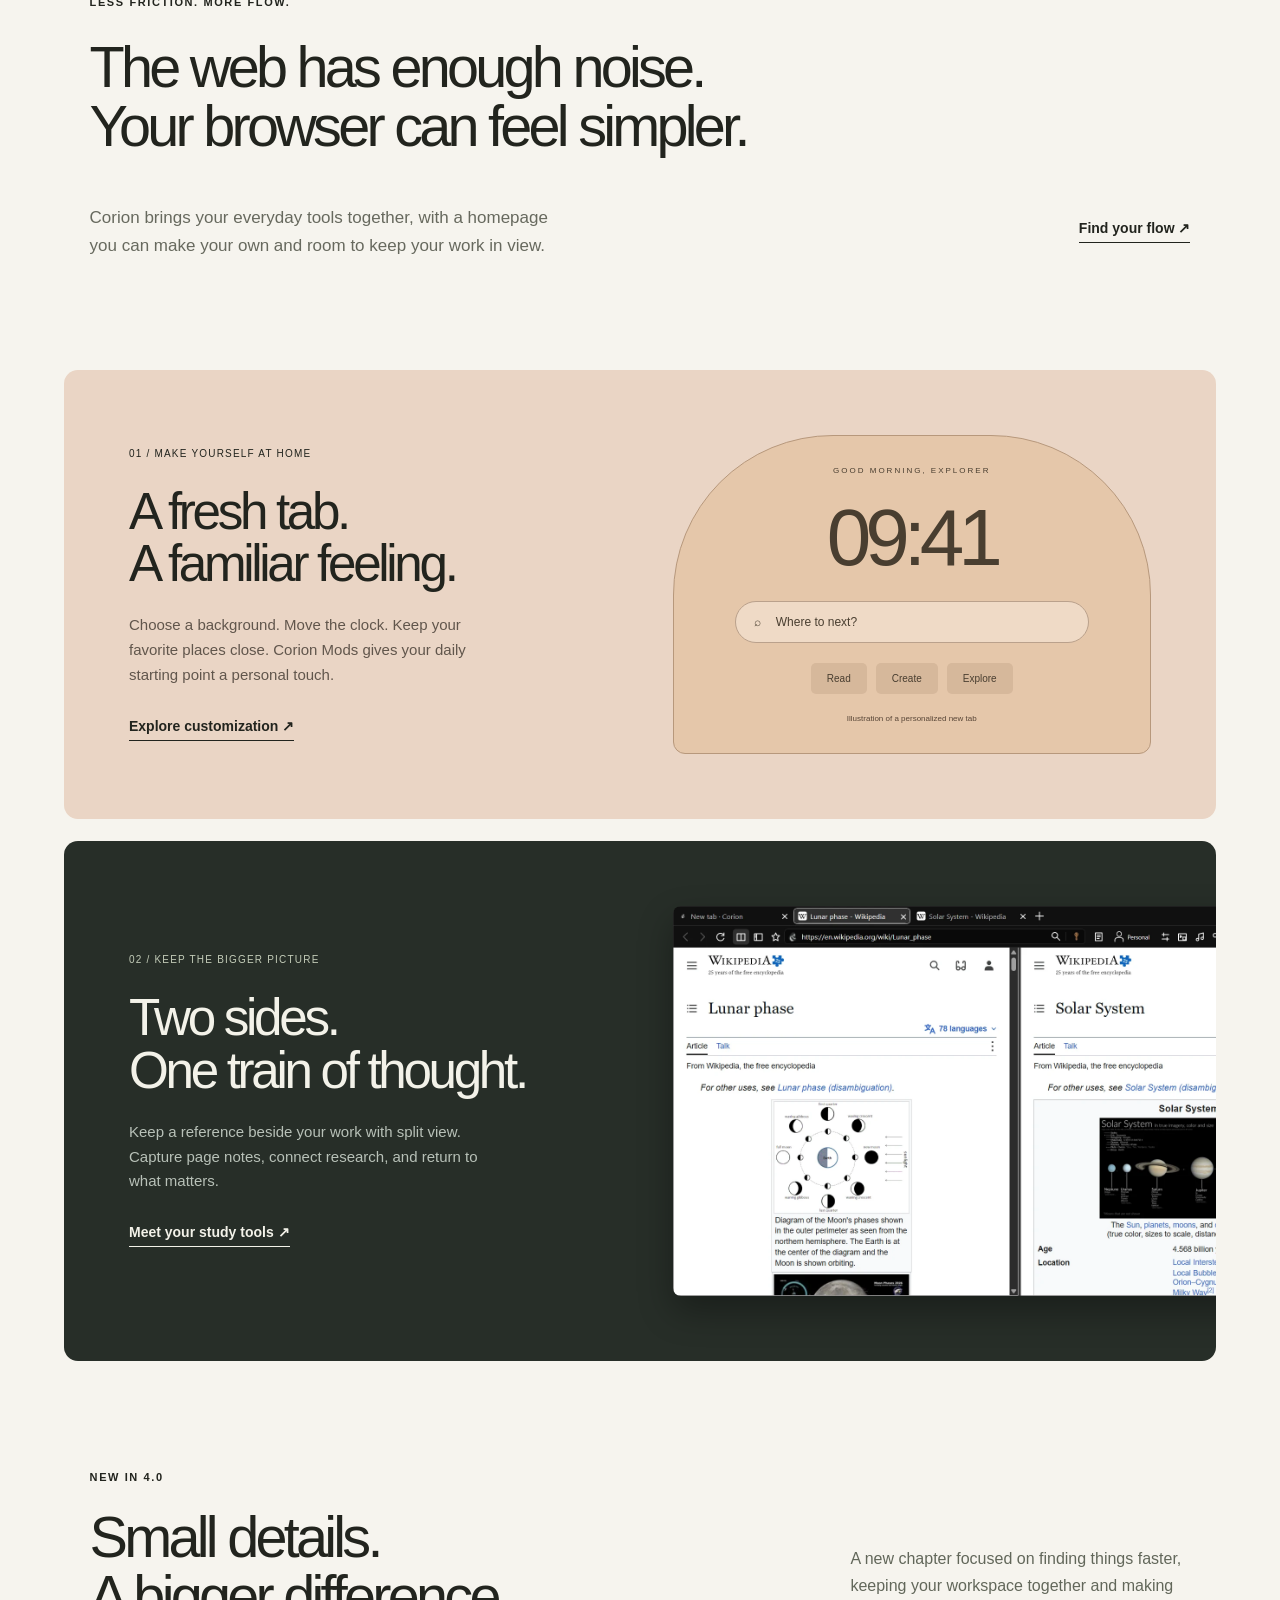
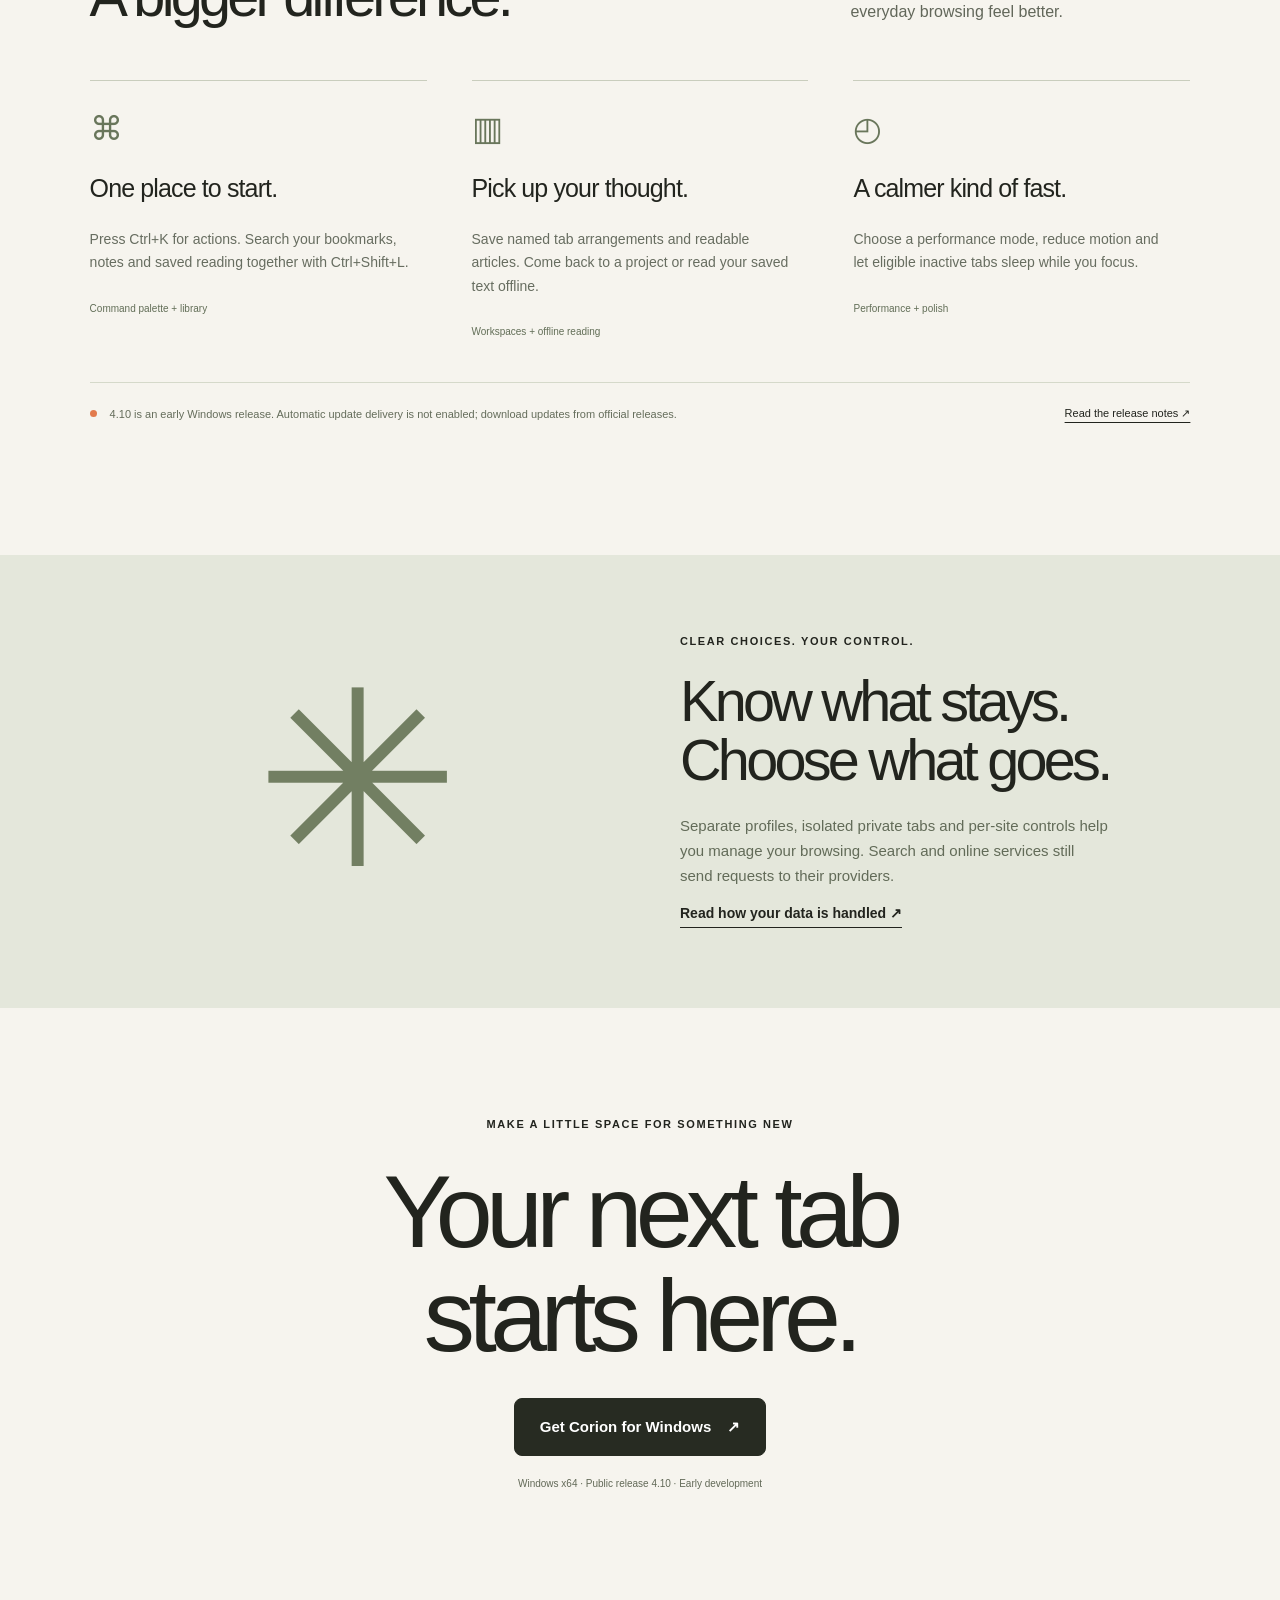
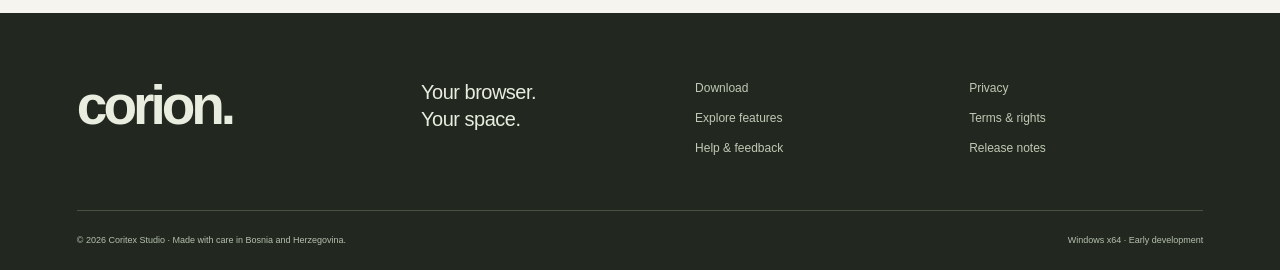
==== commit 27d881f0: "Publish Corion 4.10 Bug Sweep website and release notes Updates download links, navigation, release " ====
--- a/index.html
+++ b/index.html
@@ -1,7 +1,7 @@
-<!doctype html><html lang="en"><head><meta charset="utf-8"><meta name="viewport" content="width=device-width,initial-scale=1"><meta name="description" content="Corion 4.0 for Windows: a personal browser with workspaces, offline reading, research tools and a customizable homepage."><meta name="theme-color" content="#f6f4ee"><meta http-equiv="Content-Security-Policy" content="default-src 'self'; script-src 'self'; style-src 'self'; img-src 'self'; object-src 'none'; base-uri 'none'; form-action 'none'"><title>A browser with room for you · Corion Browser</title><link rel="canonical" href="https://hithaixo-max.github.io/Corion-Browser/"><meta property="og:title" content="A browser with room for you · Corion Browser"><meta property="og:description" content="Corion 4.0 for Windows: a personal browser with workspaces, offline reading, research tools and a customizable homepage."><meta property="og:image" content="https://hithaixo-max.github.io/Corion-Browser/assets/homepage.webp"><link rel="icon" href="assets/favicon.ico"><link rel="stylesheet" href="style.css"><script src="site.js" defer></script></head><body><a class="skip" href="#main">Skip to content</a><header class="site-header"><a class="brand" href="index.html" aria-label="Corion home"><svg viewBox="135 116 226 260" aria-hidden="true"><image href="assets/logo.png" width="500" height="500"/></svg><span>corion<span class="brand-dot">.</span></span></a><button class="menu-toggle" aria-label="Open navigation" aria-expanded="false" aria-controls="nav-links">Menu <span aria-hidden="true">＋</span></button><nav id="nav-links" aria-label="Main navigation"><a href="features.html">Features</a><a href="releases.html">What's new <span class="tiny-pill">4.0</span></a><a href="support.html">Support</a></nav><a class="button small header-download" href="download.html">Get Corion <span aria-hidden="true">↗</span></a></header><main id="main"><section class="hero"><div class="eyebrow"><span class="status-dot"></span> A LITTLE DIFFERENT. ENTIRELY YOURS.</div><h1>A browser with<br>room for <em>you.</em></h1><p class="hero-description">Make a space for your ideas, your research,<br class="desktop-break"> and everything you love about the web.</p><div class="hero-actions"><a class="button download-link" href="https://github.com/hithaixo-max/Corion-Browser/releases/download/v4.0.0/Corion-4.0.0-win-x64-setup.exe"><svg width="19" height="19" viewBox="0 0 20 20" aria-hidden="true"><path fill="currentColor" d="M1 3l8-1v7H1zm10-1l8-1v8h-8zM1 11h8v7l-8-1zm10 0h8v8l-8-1z"/></svg> Download for Windows <span aria-hidden="true">↓</span></a><a class="text-link" href="releases.html">See what’s new in 4.0 <span aria-hidden="true">↗</span></a></div><p class="download-note">Public release 4.0 · Windows x64 · Free download</p><div class="hero-orbit orbit-one" aria-hidden="true"></div><div class="hero-orbit orbit-two" aria-hidden="true"></div></section>
+<!doctype html><html lang="en"><head><meta charset="utf-8"><meta name="viewport" content="width=device-width,initial-scale=1"><meta name="description" content="Corion 4.10 for Windows: a personal browser with workspaces, offline reading, research tools and a customizable homepage."><meta name="theme-color" content="#f6f4ee"><meta http-equiv="Content-Security-Policy" content="default-src 'self'; script-src 'self'; style-src 'self'; img-src 'self'; object-src 'none'; base-uri 'none'; form-action 'none'"><title>A browser with room for you · Corion Browser</title><link rel="canonical" href="https://hithaixo-max.github.io/Corion-Browser/"><meta property="og:title" content="A browser with room for you · Corion Browser"><meta property="og:description" content="Corion 4.10 for Windows: a personal browser with workspaces, offline reading, research tools and a customizable homepage."><meta property="og:image" content="https://hithaixo-max.github.io/Corion-Browser/assets/homepage.webp"><link rel="icon" href="assets/favicon.ico"><link rel="stylesheet" href="style.css"><script src="site.js" defer></script></head><body><a class="skip" href="#main">Skip to content</a><header class="site-header"><a class="brand" href="index.html" aria-label="Corion home"><svg viewBox="135 116 226 260" aria-hidden="true"><image href="assets/logo.png" width="500" height="500"/></svg><span>corion<span class="brand-dot">.</span></span></a><button class="menu-toggle" aria-label="Open navigation" aria-expanded="false" aria-controls="nav-links">Menu <span aria-hidden="true">＋</span></button><nav id="nav-links" aria-label="Main navigation"><a href="features.html">Features</a><a href="releases.html">What's new <span class="tiny-pill">4.10</span></a><a href="support.html">Support</a></nav><a class="button small header-download" href="download.html">Get Corion <span aria-hidden="true">↗</span></a></header><main id="main"><section class="hero"><div class="eyebrow"><span class="status-dot"></span> A LITTLE DIFFERENT. ENTIRELY YOURS.</div><h1>A browser with<br>room for <em>you.</em></h1><p class="hero-description">Make a space for your ideas, your research,<br class="desktop-break"> and everything you love about the web.</p><div class="hero-actions"><a class="button download-link" href="https://github.com/hithaixo-max/Corion-Browser/releases/download/v4.10.0/Corion-4.10.0-win-x64-setup.exe"><svg width="19" height="19" viewBox="0 0 20 20" aria-hidden="true"><path fill="currentColor" d="M1 3l8-1v7H1zm10-1l8-1v8h-8zM1 11h8v7l-8-1zm10 0h8v8l-8-1z"/></svg> Download for Windows <span aria-hidden="true">↓</span></a><a class="text-link" href="releases.html">See what’s new in 4.10 <span aria-hidden="true">↗</span></a></div><p class="download-note">Public release 4.10 · Windows x64 · Free download</p><div class="hero-orbit orbit-one" aria-hidden="true"></div><div class="hero-orbit orbit-two" aria-hidden="true"></div></section>
 <section class="product-stage" aria-label="Explore the browser"><div class="stage-heading"><span>YOUR NEXT FAVORITE PLACE ON THE INTERNET</span><span>01 / THE EVERYDAY VIEW</span></div><div class="screenshot-frame" id="shot-panel" role="tabpanel" aria-labelledby="tab-home" aria-describedby="shot-caption" tabindex="0"><img id="browser-shot" src="assets/homepage.webp" width="1600" height="900" alt="Corion's customizable homepage with a cave-art background, search and quick links" fetchpriority="high"></div><div class="preview-tabs" role="tablist" aria-label="Browser screenshots"><button role="tab" id="tab-home" aria-selected="true" aria-controls="shot-panel" data-shot="homepage" data-alt="Corion customizable homepage with search, quick links and a clock">Your home</button><button role="tab" id="tab-split" aria-selected="false" aria-controls="shot-panel" tabindex="-1" data-shot="split-view" data-alt="Corion displaying two websites together in split view">Split view</button><button role="tab" id="tab-mods" aria-selected="false" aria-controls="shot-panel" tabindex="-1" data-shot="mods-editor" data-alt="Corion Mods controls for homepage appearance">Make it yours</button><button role="tab" id="tab-private" aria-selected="false" aria-controls="shot-panel" tabindex="-1" data-shot="private-tab" data-alt="Corion isolated private browsing tab">Private space</button></div><p class="image-caption" id="shot-caption">Actual Corion product screenshots. Appearance varies with your settings.</p></section>
 <section class="intro section-pad"><span class="eyebrow">LESS FRICTION. MORE FLOW.</span><h2>The web has enough noise.<br>Your browser can feel simpler.</h2><div class="intro-row"><p>Corion brings your everyday tools together, with a homepage you can make your own and room to keep your work in view.</p><a class="text-link" href="features.html">Find your flow <span aria-hidden="true">↗</span></a></div></section>
 <section class="feature-stories"><article class="story story-peach"><div><span class="index">01 / MAKE YOURSELF AT HOME</span><h2>A fresh tab.<br>A familiar feeling.</h2><p>Choose a background. Move the clock. Keep your favorite places close. Corion Mods gives your daily starting point a personal touch.</p><a class="text-link" href="features.html#personal">Explore customization ↗</a></div><div class="home-detail"><span>GOOD MORNING, EXPLORER</span><strong>09:41</strong><div class="mini-search">⌕ <span>Where to next?</span></div><div class="mini-shortcuts"><span>Read</span><span>Create</span><span>Explore</span></div><small>Illustration of a personalized new tab</small></div></article><article class="story story-dark"><div><span class="index">02 / KEEP THE BIGGER PICTURE</span><h2>Two sides.<br>One train of thought.</h2><p>Keep a reference beside your work with split view. Capture page notes, connect research, and return to what matters.</p><a class="text-link" href="features.html#research">Meet your study tools ↗</a></div><img src="assets/split-view.webp" alt="Two websites side by side in Corion split view" loading="lazy" width="1600" height="900"></article></section>
-<section class="next section-pad"><div class="next-heading"><div><span class="eyebrow">NEW IN 4.0</span><h2>Small details.<br>A bigger difference.</h2></div><p>A new chapter focused on finding things faster, keeping your workspace together and making everyday browsing feel better.</p></div><div class="next-grid"><article><span class="feature-icon" aria-hidden="true">⌘</span><h3>One place to start.</h3><p>Press Ctrl+K for actions. Search your bookmarks, notes and saved reading together with Ctrl+Shift+L.</p><span class="feature-tag">Command palette + library</span></article><article><span class="feature-icon" aria-hidden="true">▥</span><h3>Pick up your thought.</h3><p>Save named tab arrangements and readable articles. Come back to a project or read your saved text offline.</p><span class="feature-tag">Workspaces + offline reading</span></article><article><span class="feature-icon" aria-hidden="true">◴</span><h3>A calmer kind of fast.</h3><p>Choose a performance mode, reduce motion and let eligible inactive tabs sleep while you focus.</p><span class="feature-tag">Performance + polish</span></article></div><div class="preview-note"><span class="status-dot"></span><p>4.0 is an early Windows release. Automatic update delivery is not enabled; download updates from official releases.</p><a href="releases.html">Read the release notes ↗</a></div></section>
+<section class="next section-pad"><div class="next-heading"><div><span class="eyebrow">NEW IN 4.0</span><h2>Small details.<br>A bigger difference.</h2></div><p>A new chapter focused on finding things faster, keeping your workspace together and making everyday browsing feel better.</p></div><div class="next-grid"><article><span class="feature-icon" aria-hidden="true">⌘</span><h3>One place to start.</h3><p>Press Ctrl+K for actions. Search your bookmarks, notes and saved reading together with Ctrl+Shift+L.</p><span class="feature-tag">Command palette + library</span></article><article><span class="feature-icon" aria-hidden="true">▥</span><h3>Pick up your thought.</h3><p>Save named tab arrangements and readable articles. Come back to a project or read your saved text offline.</p><span class="feature-tag">Workspaces + offline reading</span></article><article><span class="feature-icon" aria-hidden="true">◴</span><h3>A calmer kind of fast.</h3><p>Choose a performance mode, reduce motion and let eligible inactive tabs sleep while you focus.</p><span class="feature-tag">Performance + polish</span></article></div><div class="preview-note"><span class="status-dot"></span><p>4.10 is an early Windows release. Automatic update delivery is not enabled; download updates from official releases.</p><a href="releases.html">Read the release notes ↗</a></div></section>
 <section class="privacy-band"><div class="privacy-symbol" aria-hidden="true">✳</div><div><span class="eyebrow">CLEAR CHOICES. YOUR CONTROL.</span><h2>Know what stays.<br>Choose what goes.</h2><p>Separate profiles, isolated private tabs and per-site controls help you manage your browsing. Search and online services still send requests to their providers.</p><a class="text-link" href="privacy.html">Read how your data is handled ↗</a></div></section>
-<section class="closing section-pad"><span class="eyebrow">MAKE A LITTLE SPACE FOR SOMETHING NEW</span><h2>Your next tab<br>starts here.</h2><a class="button" href="download.html">Get Corion for Windows <span aria-hidden="true">↗</span></a><p>Windows x64 · Public release 4.0 · Early development</p></section></main><footer><div class="footer-top"><a class="wordmark" href="index.html">corion.</a><p>Your browser.<br>Your space.</p><div><a href="download.html">Download</a><a href="features.html">Explore features</a><a href="support.html">Help & feedback</a></div><div><a href="privacy.html">Privacy</a><a href="terms.html">Terms & rights</a><a href="releases.html">Release notes</a></div></div><div class="footer-bottom"><span>© 2026 Coritex Studio · Made with care in Bosnia and Herzegovina.</span><span>Windows x64 · Early development</span></div></footer></body></html>+<section class="closing section-pad"><span class="eyebrow">MAKE A LITTLE SPACE FOR SOMETHING NEW</span><h2>Your next tab<br>starts here.</h2><a class="button" href="download.html">Get Corion for Windows <span aria-hidden="true">↗</span></a><p>Windows x64 · Public release 4.10 · Early development</p></section></main><footer><div class="footer-top"><a class="wordmark" href="index.html">corion.</a><p>Your browser.<br>Your space.</p><div><a href="download.html">Download</a><a href="features.html">Explore features</a><a href="support.html">Help & feedback</a></div><div><a href="privacy.html">Privacy</a><a href="terms.html">Terms & rights</a><a href="releases.html">Release notes</a></div></div><div class="footer-bottom"><span>© 2026 Coritex Studio · Made with care in Bosnia and Herzegovina.</span><span>Windows x64 · Early development</span></div></footer></body></html>
